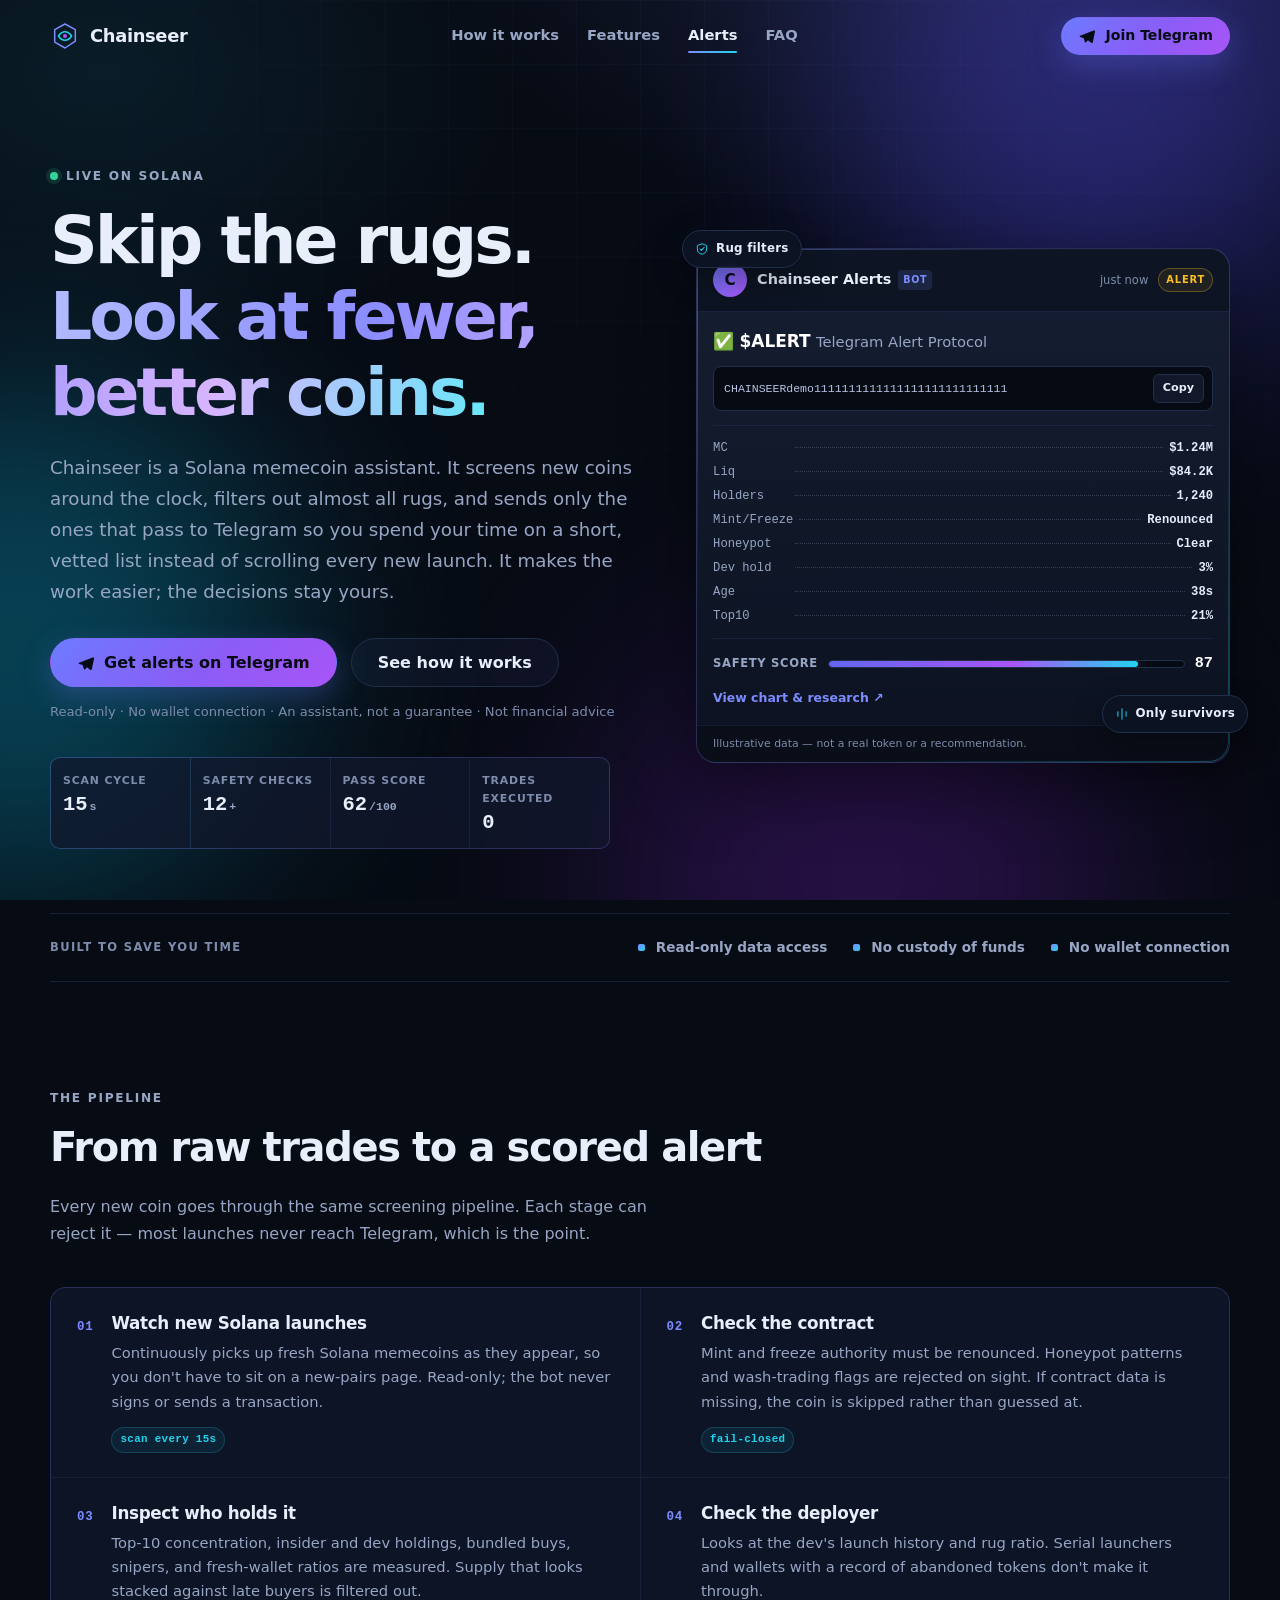
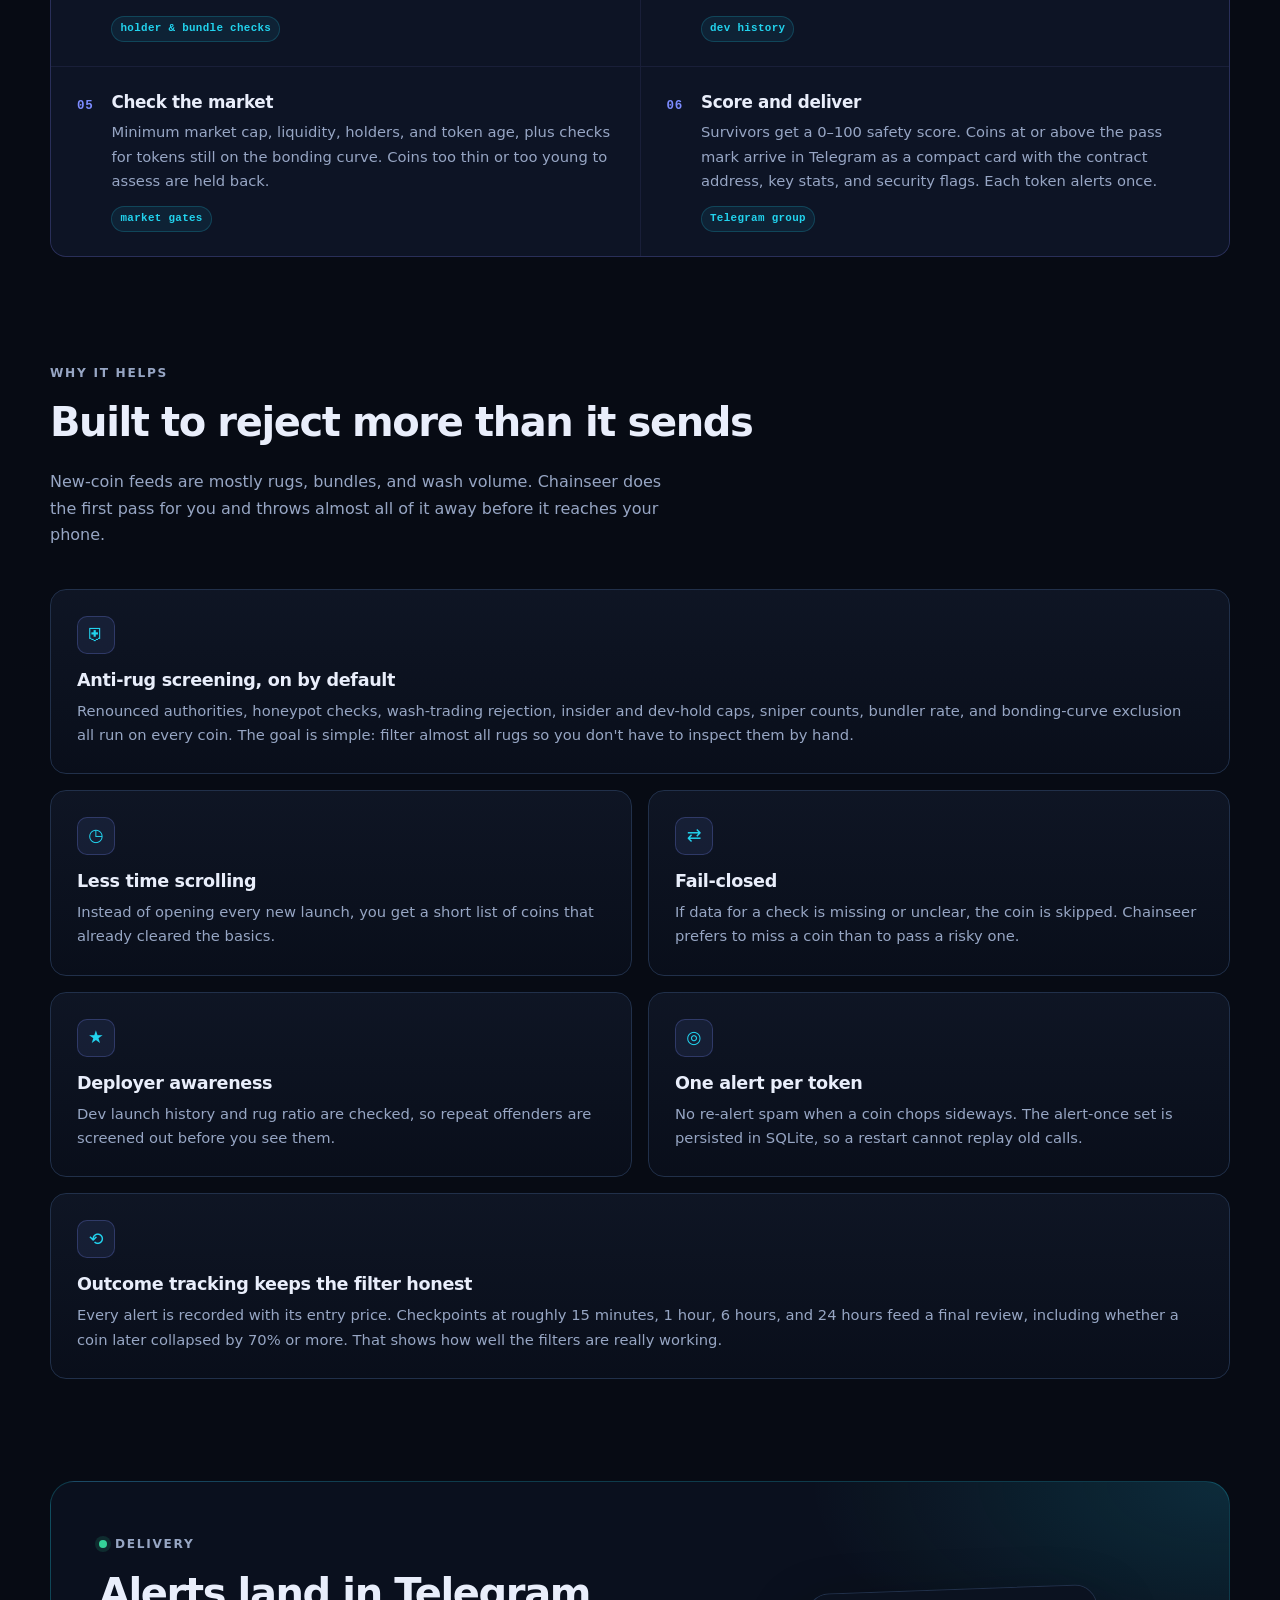
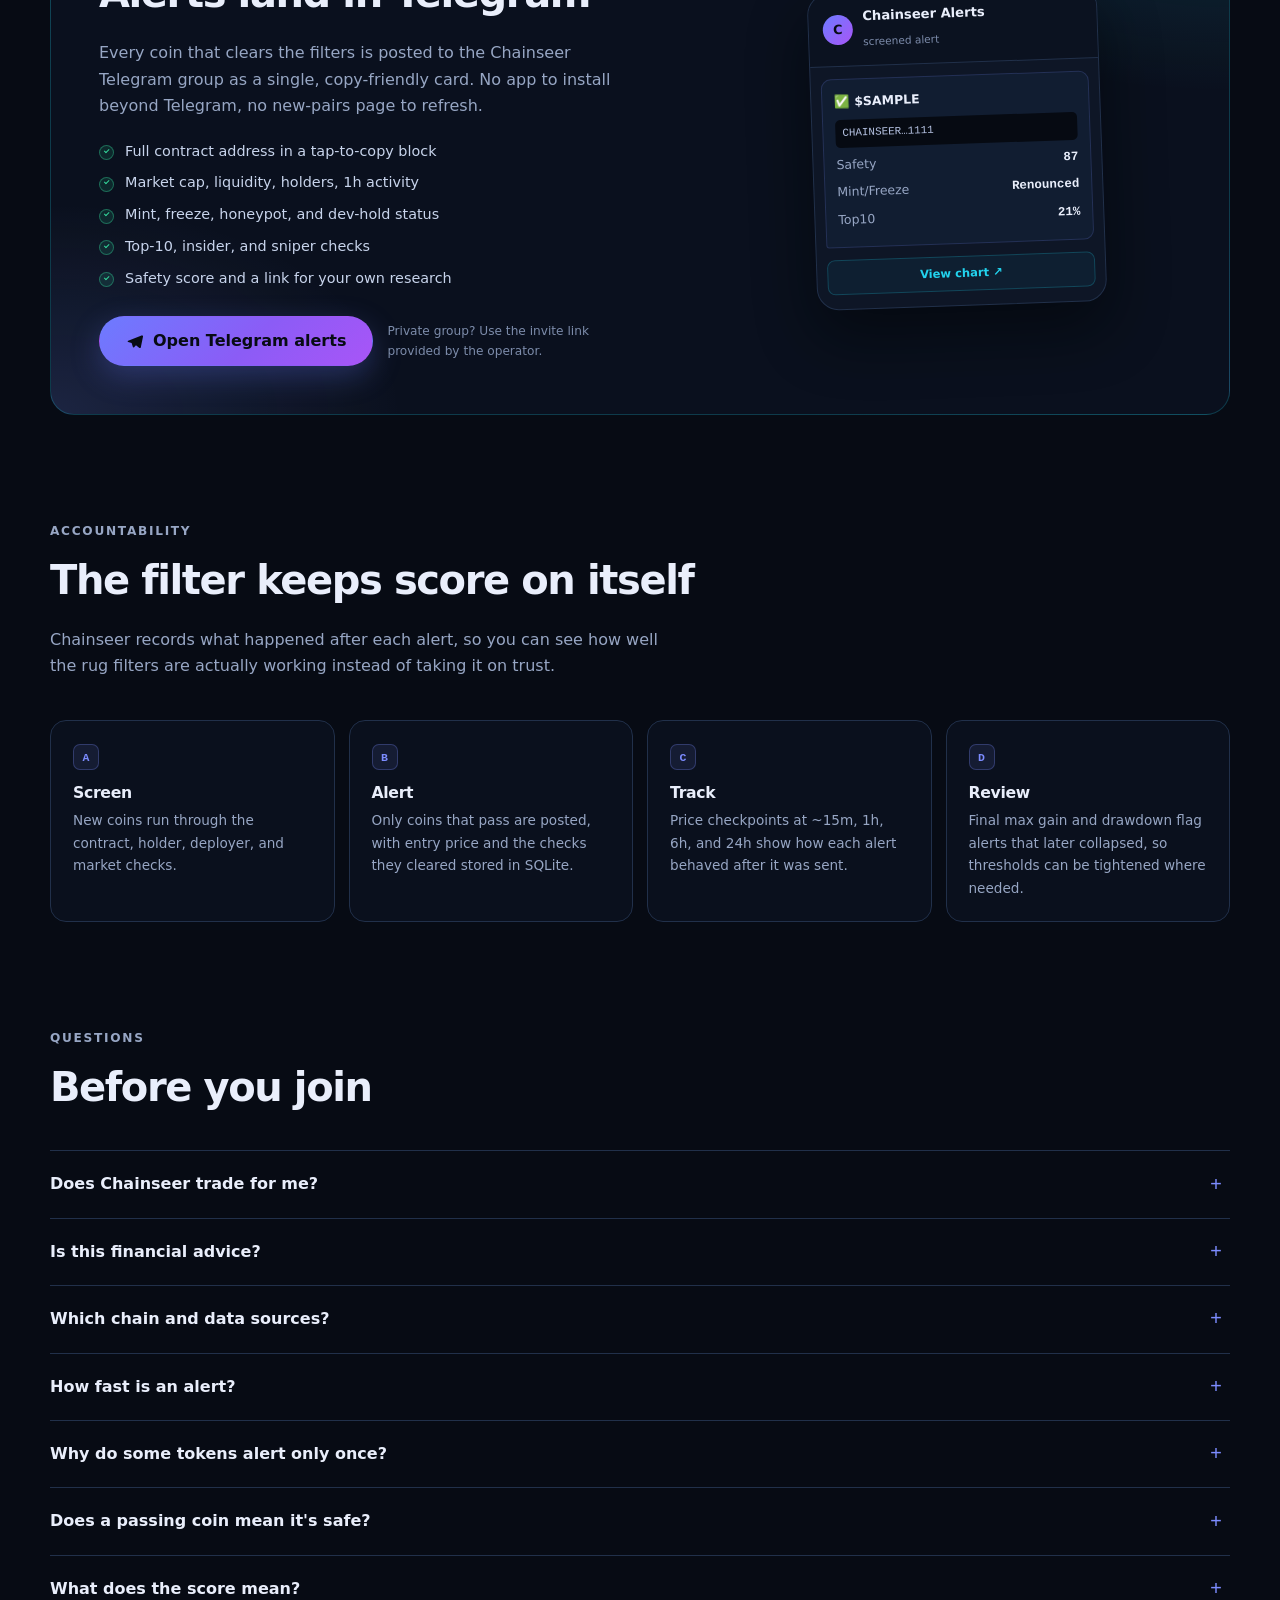
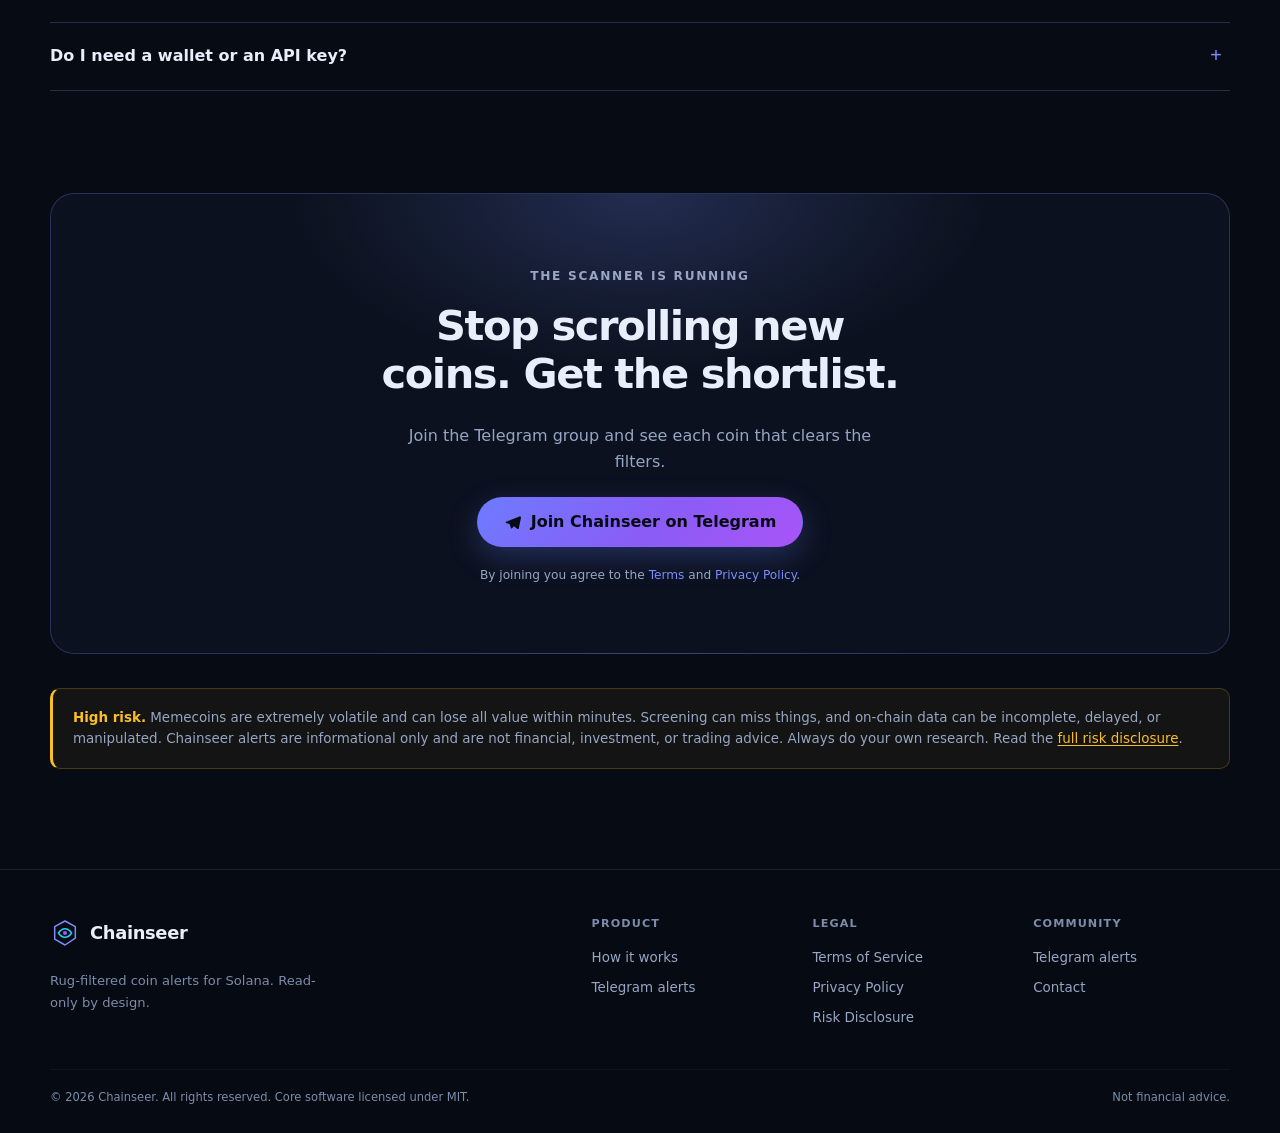
==== index.html @ b69fc52b "Add files via upload" ====
<!DOCTYPE html>
<html lang="en">
<head>
  <meta charset="utf-8">
  <meta name="viewport" content="width=device-width, initial-scale=1">
  <title>Chainseer — Assistant for Solana memecoins</title>
  <meta name="description" content="Chainseer is a Solana memecoin assistant that screens new coins for you, filters out almost all rugs, and sends only the survivors to Telegram. Read-only. No trading.">
  <meta name="theme-color" content="#070b14">
  <link rel="canonical" href="https://chainseer.example/">
  <meta property="og:type" content="website">
  <meta property="og:site_name" content="Chainseer">
  <meta property="og:title" content="Chainseer — Assistant for Solana memecoins">
  <meta property="og:description" content="A Solana memecoin assistant that screens new launches, filters almost all rugs, and delivers only vetted coins to Telegram. Read-only by design.">
  <meta property="og:url" content="https://chainseer.example/">
  <meta name="twitter:card" content="summary">
  <meta name="twitter:title" content="Chainseer — Assistant for Solana memecoins">
  <meta name="twitter:description" content="A Solana memecoin assistant that screens new launches, filters almost all rugs, and delivers only vetted coins to Telegram. Read-only by design.">
  <link rel="icon" href="data:image/svg+xml,%3Csvg xmlns='http://www.w3.org/2000/svg' viewBox='0 0 32 32'%3E%3Crect width='32' height='32' rx='8' fill='%230b1120'/%3E%3Cpath d='M16 4 27 10v12L16 28 5 22V10z' fill='none' stroke='%237c8cff' stroke-width='1.6'/%3E%3Cpath d='M9 16s3-4.5 7-4.5 7 4.5 7 4.5-3 4.5-7 4.5S9 16 9 16Z' fill='none' stroke='%2322d3ee' stroke-width='1.6'/%3E%3Ccircle cx='16' cy='16' r='2.2' fill='%23a855f7'/%3E%3C/svg%3E">
  <link rel="stylesheet" href="styles.css">
</head>
<body>
  <a class="skip-link" href="#main">Skip to content</a>
  <div class="bg-aura" aria-hidden="true">
    <span class="aura aura-1"></span>
    <span class="aura aura-2"></span>
    <span class="aura aura-3"></span>
  </div>

  <header class="site-header" id="top">
    <div class="wrap header-inner">
      <a class="brand" href="index.html" aria-label="Chainseer home">
        <svg class="brand-mark" viewBox="0 0 32 32" aria-hidden="true" focusable="false">
          <path d="M16 3.2 27 9.3v12.2L16 28.8 5 22.6V9.3z" fill="none" stroke="#7c8cff" stroke-width="1.6" stroke-linejoin="round"/>
          <path d="M9 16s3-4.6 7-4.6 7 4.6 7 4.6-3 4.6-7 4.6S9 16 9 16Z" fill="none" stroke="#22d3ee" stroke-width="1.6"/>
          <circle cx="16" cy="16" r="2.2" fill="#a855f7"/>
        </svg>
        <span class="brand-text">Chainseer</span>
      </a>

      <nav class="nav" id="primary-nav" aria-label="Primary">
        <a href="#how">How it works</a>
        <a href="#features">Features</a>
        <a href="#alerts">Alerts</a>
        <a href="#faq">FAQ</a>
      </nav>

      <div class="header-actions">
        <a class="btn btn-primary btn-sm" data-telegram href="https://t.me/chainseer" target="_blank" rel="noopener">
          <svg class="ico" viewBox="0 0 24 24" aria-hidden="true" focusable="false"><path d="M21.6 4.3 2.9 11.5c-.9.3-.9 1.5 0 1.8l4.6 1.5 1.7 5.3c.2.7 1.1.9 1.6.3l2.5-2.6 4.6 3.4c.7.5 1.6.1 1.8-.7l3-14.5c.2-.9-.7-1.6-1.5-1.3z" fill="currentColor"/></svg>
          Join Telegram
        </a>
        <button class="menu-btn" id="menu-btn" type="button" aria-expanded="false" aria-controls="primary-nav" aria-label="Open menu">
          <span></span><span></span><span></span>
        </button>
      </div>
    </div>
  </header>

  <main id="main">
    <!-- Hero -->
    <section class="hero wrap">
      <div class="hero-copy">
        <p class="eyebrow"><span class="dot-live" aria-hidden="true"></span> Live on Solana</p>
        <h1>Skip the rugs. <span class="grad-text">Look at fewer, better coins.</span></h1>
        <p class="lede">
          Chainseer is a Solana memecoin assistant. It screens new coins around the clock,
          filters out almost all rugs, and sends only the ones that pass to Telegram so you
          spend your time on a short, vetted list instead of scrolling every new launch.
          It makes the work easier; the decisions stay yours.
        </p>
        <div class="hero-cta">
          <a class="btn btn-primary btn-lg" data-telegram href="https://t.me/chainseer" target="_blank" rel="noopener">
            <svg class="ico" viewBox="0 0 24 24" aria-hidden="true" focusable="false"><path d="M21.6 4.3 2.9 11.5c-.9.3-.9 1.5 0 1.8l4.6 1.5 1.7 5.3c.2.7 1.1.9 1.6.3l2.5-2.6 4.6 3.4c.7.5 1.6.1 1.8-.7l3-14.5c.2-.9-.7-1.6-1.5-1.3z" fill="currentColor"/></svg>
            Get alerts on Telegram
          </a>
          <a class="btn btn-ghost btn-lg" href="#how">See how it works</a>
        </div>
        <p class="hero-note">Read-only · No wallet connection · An assistant, not a guarantee · Not financial advice</p>

        <dl class="stat-strip">
          <div>
            <dt>Scan cycle</dt>
            <dd><span class="count" data-count="15">15</span><span class="unit">s</span></dd>
          </div>
          <div>
            <dt>Safety checks</dt>
            <dd><span class="count" data-count="12">12</span><span class="unit">+</span></dd>
          </div>
          <div>
            <dt>Pass score</dt>
            <dd><span class="count" data-count="62">62</span><span class="unit">/100</span></dd>
          </div>
          <div>
            <dt>Trades executed</dt>
            <dd><span class="count" data-count="0">0</span></dd>
          </div>
        </dl>
      </div>

      <div class="hero-visual">
        <div class="float-chip chip-a" aria-hidden="true">
          <svg viewBox="0 0 24 24" class="ico" aria-hidden="true"><path d="M12 3 4 6v6c0 5 3.4 8 8 9 4.6-1 8-4 8-9V6l-8-3Z" fill="none" stroke="currentColor" stroke-width="1.6"/><path d="m8.5 12 2.4 2.4 4.6-5" fill="none" stroke="currentColor" stroke-width="1.8" stroke-linecap="round" stroke-linejoin="round"/></svg>
          Rug filters
        </div>
        <div class="float-chip chip-b" aria-hidden="true">
          <svg viewBox="0 0 24 24" class="ico" aria-hidden="true"><path d="M12 3v18M5 8v8M19 8v8" fill="none" stroke="currentColor" stroke-width="1.7" stroke-linecap="round"/></svg>
          Only survivors
        </div>

        <article class="alert-card" aria-label="Sample Chainseer Telegram alert">
          <div class="alert-head">
            <span class="bot-avatar" aria-hidden="true">C</span>
            <div class="alert-id">
              <strong>Chainseer Alerts</strong>
              <span class="bot-tag">bot</span>
            </div>
            <span class="alert-time">just now</span>
            <span class="sample-pill">Alert</span>
          </div>

          <div class="alert-body">
            <p class="alert-title">✅ <b>$ALERT</b> <em>Telegram Alert Protocol</em></p>

            <div class="ca-row">
              <code id="demo-ca">CHAINSEERdemo1111111111111111111111111111</code>
              <button class="copy-btn" type="button" data-copy="demo-ca" aria-label="Copy sample contract address">Copy</button>
            </div>

            <div class="alert-rows" role="group" aria-label="Sample alert metrics">
              <div class="arow"><span>MC</span><i></i><span>$1.24M</span></div>
              <div class="arow"><span>Liq</span><i></i><span>$84.2K</span></div>
              <div class="arow"><span>Holders</span><i></i><span>1,240</span></div>
              <div class="arow"><span>Mint/Freeze</span><i></i><span>Renounced</span></div>
              <div class="arow"><span>Honeypot</span><i></i><span>Clear</span></div>
              <div class="arow"><span>Dev hold</span><i></i><span>3%</span></div>
              <div class="arow"><span>Age</span><i></i><span>38s</span></div>
              <div class="arow"><span>Top10</span><i></i><span>21%</span></div>
            </div>

            <div class="score-row">
              <span class="score-label">Safety score</span>
              <span class="score-track"><span class="score-fill" style="--score:87%"></span></span>
              <strong class="score-value">87</strong>
            </div>

            <p class="alert-link">View chart &amp; research <span aria-hidden="true">↗</span></p>
          </div>
          <p class="sample-note">Illustrative data — not a real token or a recommendation.</p>
        </article>
      </div>
    </section>

    <!-- Trust bar -->
    <section class="trust wrap" aria-label="How Chainseer is built">
      <p class="trust-label">Built to save you time</p>
      <ul class="trust-list">
        <li>Read-only data access</li>
        <li>No custody of funds</li>
        <li>No wallet connection</li>
      </ul>
    </section>

    <!-- How it works -->
    <section class="section wrap" id="how">
      <header class="section-head">
        <p class="eyebrow">The pipeline</p>
        <h2>From raw trades to a scored alert</h2>
        <p class="section-sub">
          Every new coin goes through the same screening pipeline. Each stage can reject it —
          most launches never reach Telegram, which is the point.
        </p>
      </header>

      <ol class="steps">
        <li class="step">
          <span class="step-num">01</span>
          <div class="step-body">
            <h3>Watch new Solana launches</h3>
            <p>Continuously picks up fresh Solana memecoins as they appear, so you don't have to sit on a new-pairs page. Read-only; the bot never signs or sends a transaction.</p>
            <span class="step-meta">scan every 15s</span>
          </div>
        </li>
        <li class="step">
          <span class="step-num">02</span>
          <div class="step-body">
            <h3>Check the contract</h3>
            <p>Mint and freeze authority must be renounced. Honeypot patterns and wash-trading flags are rejected on sight. If contract data is missing, the coin is skipped rather than guessed at.</p>
            <span class="step-meta">fail-closed</span>
          </div>
        </li>
        <li class="step">
          <span class="step-num">03</span>
          <div class="step-body">
            <h3>Inspect who holds it</h3>
            <p>Top-10 concentration, insider and dev holdings, bundled buys, snipers, and fresh-wallet ratios are measured. Supply that looks stacked against late buyers is filtered out.</p>
            <span class="step-meta">holder &amp; bundle checks</span>
          </div>
        </li>
        <li class="step">
          <span class="step-num">04</span>
          <div class="step-body">
            <h3>Check the deployer</h3>
            <p>Looks at the dev's launch history and rug ratio. Serial launchers and wallets with a record of abandoned tokens don't make it through.</p>
            <span class="step-meta">dev history</span>
          </div>
        </li>
        <li class="step">
          <span class="step-num">05</span>
          <div class="step-body">
            <h3>Check the market</h3>
            <p>Minimum market cap, liquidity, holders, and token age, plus checks for tokens still on the bonding curve. Coins too thin or too young to assess are held back.</p>
            <span class="step-meta">market gates</span>
          </div>
        </li>
        <li class="step">
          <span class="step-num">06</span>
          <div class="step-body">
            <h3>Score and deliver</h3>
            <p>Survivors get a 0–100 safety score. Coins at or above the pass mark arrive in Telegram as a compact card with the contract address, key stats, and security flags. Each token alerts once.</p>
            <span class="step-meta">Telegram group</span>
          </div>
        </li>
      </ol>
    </section>

    <!-- Features -->
    <section class="section wrap" id="features">
      <header class="section-head">
        <p class="eyebrow">Why it helps</p>
        <h2>Built to reject more than it sends</h2>
        <p class="section-sub">
          New-coin feeds are mostly rugs, bundles, and wash volume. Chainseer does the first
          pass for you and throws almost all of it away before it reaches your phone.
        </p>
      </header>

      <div class="feature-grid">
        <article class="feature feature-wide">
          <span class="feature-icon" aria-hidden="true">⛨</span>
          <h3>Anti-rug screening, on by default</h3>
          <p>Renounced authorities, honeypot checks, wash-trading rejection, insider and dev-hold caps, sniper counts, bundler rate, and bonding-curve exclusion all run on every coin. The goal is simple: filter almost all rugs so you don't have to inspect them by hand.</p>
        </article>
        <article class="feature">
          <span class="feature-icon" aria-hidden="true">◷</span>
          <h3>Less time scrolling</h3>
          <p>Instead of opening every new launch, you get a short list of coins that already cleared the basics.</p>
        </article>
        <article class="feature">
          <span class="feature-icon" aria-hidden="true">⇄</span>
          <h3>Fail-closed</h3>
          <p>If data for a check is missing or unclear, the coin is skipped. Chainseer prefers to miss a coin than to pass a risky one.</p>
        </article>
        <article class="feature">
          <span class="feature-icon" aria-hidden="true">★</span>
          <h3>Deployer awareness</h3>
          <p>Dev launch history and rug ratio are checked, so repeat offenders are screened out before you see them.</p>
        </article>
        <article class="feature">
          <span class="feature-icon" aria-hidden="true">◎</span>
          <h3>One alert per token</h3>
          <p>No re-alert spam when a coin chops sideways. The alert-once set is persisted in SQLite, so a restart cannot replay old calls.</p>
        </article>
        <article class="feature feature-wide">
          <span class="feature-icon" aria-hidden="true">⟲</span>
          <h3>Outcome tracking keeps the filter honest</h3>
          <p>Every alert is recorded with its entry price. Checkpoints at roughly 15 minutes, 1 hour, 6 hours, and 24 hours feed a final review, including whether a coin later collapsed by 70% or more. That shows how well the filters are really working.</p>
        </article>
      </div>
    </section>

    <!-- Alerts -->
    <section class="section wrap" id="alerts">
      <div class="telegram-panel">
        <div class="tp-copy">
          <p class="eyebrow"><span class="dot-live" aria-hidden="true"></span> Delivery</p>
          <h2>Alerts land in Telegram</h2>
          <p>
            Every coin that clears the filters is posted to the Chainseer Telegram group as a
            single, copy-friendly card. No app to install beyond Telegram, no new-pairs page to refresh.
          </p>
          <ul class="check-list">
            <li>Full contract address in a tap-to-copy block</li>
            <li>Market cap, liquidity, holders, 1h activity</li>
            <li>Mint, freeze, honeypot, and dev-hold status</li>
            <li>Top-10, insider, and sniper checks</li>
            <li>Safety score and a link for your own research</li>
          </ul>
          <div class="tp-actions">
            <a class="btn btn-primary btn-lg" data-telegram href="https://t.me/chainseer" target="_blank" rel="noopener">
              <svg class="ico" viewBox="0 0 24 24" aria-hidden="true" focusable="false"><path d="M21.6 4.3 2.9 11.5c-.9.3-.9 1.5 0 1.8l4.6 1.5 1.7 5.3c.2.7 1.1.9 1.6.3l2.5-2.6 4.6 3.4c.7.5 1.6.1 1.8-.7l3-14.5c.2-.9-.7-1.6-1.5-1.3z" fill="currentColor"/></svg>
              Open Telegram alerts
            </a>
            <span class="tp-note">Private group? Use the invite link provided by the operator.</span>
          </div>
        </div>

        <div class="tp-aside" aria-hidden="true">
          <div class="phone">
            <div class="phone-top">
              <span class="phone-avatar">C</span>
              <div>
                <strong>Chainseer Alerts</strong>
                <small>screened alert</small>
              </div>
            </div>
            <div class="phone-msg">
              <p>✅ <b>$SAMPLE</b></p>
              <p class="phone-ca">CHAINSEER…1111</p>
              <p class="phone-line"><span>Safety</span><b>87</b></p>
              <p class="phone-line"><span>Mint/Freeze</span><b>Renounced</b></p>
              <p class="phone-line"><span>Top10</span><b>21%</b></p>
            </div>
            <div class="phone-cta">View chart ↗</div>
          </div>
        </div>
      </div>
    </section>

    <!-- Profiler / outcomes -->
    <section class="section wrap" id="track-record">
      <header class="section-head">
        <p class="eyebrow">Accountability</p>
        <h2>The filter keeps score on itself</h2>
        <p class="section-sub">
          Chainseer records what happened after each alert, so you can see how well the
          rug filters are actually working instead of taking it on trust.
        </p>
      </header>

      <div class="loop">
        <article class="loop-card">
          <span class="loop-step">A</span>
          <h3>Screen</h3>
          <p>New coins run through the contract, holder, deployer, and market checks.</p>
        </article>
        <article class="loop-card">
          <span class="loop-step">B</span>
          <h3>Alert</h3>
          <p>Only coins that pass are posted, with entry price and the checks they cleared stored in SQLite.</p>
        </article>
        <article class="loop-card">
          <span class="loop-step">C</span>
          <h3>Track</h3>
          <p>Price checkpoints at ~15m, 1h, 6h, and 24h show how each alert behaved after it was sent.</p>
        </article>
        <article class="loop-card">
          <span class="loop-step">D</span>
          <h3>Review</h3>
          <p>Final max gain and drawdown flag alerts that later collapsed, so thresholds can be tightened where needed.</p>
        </article>
      </div>
    </section>

    <!-- FAQ -->
    <section class="section wrap" id="faq">
      <header class="section-head">
        <p class="eyebrow">Questions</p>
        <h2>Before you join</h2>
      </header>

      <div class="faq">
        <details>
          <summary>Does Chainseer trade for me?</summary>
          <p>No. The bot only reads public market and on-chain data and never connects to a wallet, holds funds, signs transactions, or places orders. Every decision after an alert is yours.</p>
        </details>
        <details>
          <summary>Is this financial advice?</summary>
          <p>No. Chainseer publishes informational signals about on-chain activity. It does not know your circumstances, it cannot predict price, and a high score is not a recommendation to buy.</p>
        </details>
        <details>
          <summary>Which chain and data sources?</summary>
          <p>Solana only. Chainseer reads public token, holder, and security data from third-party market data providers and on-chain sources. It is an independent project and is not affiliated with Telegram or Solana.</p>
        </details>
        <details>
          <summary>How fast is an alert?</summary>
          <p>New coins are scanned every 15 seconds. Delivery depends on data-provider response time, rate limits, and Telegram — so treat timing as best-effort, not guaranteed.</p>
        </details>
        <details>
          <summary>Why do some tokens alert only once?</summary>
          <p>Alert-once is enabled by default and persisted in the database. It prevents repeat calls on the same token, even across bot restarts. Operators can change the cooldown behaviour through configuration.</p>
        </details>
        <details>
          <summary>Does a passing coin mean it's safe?</summary>
          <p>No. Chainseer filters out almost all rugs, but no filter catches everything. A pass means a coin cleared the checks, not that it is safe or will go up. Treat each alert as a shortlist and do your own research.</p>
        </details>
        <details>
          <summary>What does the score mean?</summary>
          <p>It is a 0–100 ranking of how cleanly a coin cleared the contract, holder, market, and deployer checks. It is a filter, not a probability of profit.</p>
        </details>
        <details>
          <summary>Do I need a wallet or an API key?</summary>
          <p>No. Followers only need Telegram. Any data-provider API keys are configured by the operator running the bot.</p>
        </details>
      </div>
    </section>

    <!-- Final CTA -->
    <section class="section wrap">
      <div class="final-cta">
        <p class="eyebrow">The scanner is running</p>
        <h2>Stop scrolling new coins. Get the shortlist.</h2>
        <p>Join the Telegram group and see each coin that clears the filters.</p>
        <a class="btn btn-primary btn-lg" data-telegram href="https://t.me/chainseer" target="_blank" rel="noopener">
          <svg class="ico" viewBox="0 0 24 24" aria-hidden="true" focusable="false"><path d="M21.6 4.3 2.9 11.5c-.9.3-.9 1.5 0 1.8l4.6 1.5 1.7 5.3c.2.7 1.1.9 1.6.3l2.5-2.6 4.6 3.4c.7.5 1.6.1 1.8-.7l3-14.5c.2-.9-.7-1.6-1.5-1.3z" fill="currentColor"/></svg>
          Join Chainseer on Telegram
        </a>
        <p class="final-note">By joining you agree to the <a href="terms.html">Terms</a> and <a href="privacy.html">Privacy Policy</a>.</p>
      </div>
    </section>

    <section class="wrap">
      <div class="risk-banner" role="note">
        <strong>High risk.</strong> Memecoins are extremely volatile and can lose all value within
        minutes. Screening can miss things, and on-chain data can be incomplete, delayed, or manipulated. Chainseer alerts are
        informational only and are not financial, investment, or trading advice. Always do your own
        research. Read the <a href="risk.html">full risk disclosure</a>.
      </div>
    </section>
  </main>

  <footer class="site-footer">
    <div class="wrap footer-inner">
      <div class="footer-brand">
        <a class="brand" href="index.html" aria-label="Chainseer home">
          <svg class="brand-mark" viewBox="0 0 32 32" aria-hidden="true" focusable="false">
            <path d="M16 3.2 27 9.3v12.2L16 28.8 5 22.6V9.3z" fill="none" stroke="#7c8cff" stroke-width="1.6" stroke-linejoin="round"/>
            <path d="M9 16s3-4.6 7-4.6 7 4.6 7 4.6-3 4.6-7 4.6S9 16 9 16Z" fill="none" stroke="#22d3ee" stroke-width="1.6"/>
            <circle cx="16" cy="16" r="2.2" fill="#a855f7"/>
          </svg>
          <span class="brand-text">Chainseer</span>
        </a>
        <p>Rug-filtered coin alerts for Solana. Read-only by design.</p>
      </div>

      <nav class="footer-nav" aria-label="Footer">
        <div>
          <h2>Product</h2>
          <a href="#how">How it works</a>
          <a href="#alerts">Telegram alerts</a>
        </div>
        <div>
          <h2>Legal</h2>
          <a href="terms.html">Terms of Service</a>
          <a href="privacy.html">Privacy Policy</a>
          <a href="risk.html">Risk Disclosure</a>
        </div>
        <div>
          <h2>Community</h2>
          <a data-telegram href="https://t.me/chainseer" target="_blank" rel="noopener">Telegram alerts</a>
          <a href="mailto:contact@chainseer.example">Contact</a>
        </div>
      </nav>
    </div>

    <div class="wrap footer-bottom">
      <p>© <span id="year">2026</span> Chainseer. All rights reserved. Core software licensed under MIT.</p>
      <p>Not financial advice.</p>
    </div>
  </footer>

  <div class="toast" id="toast" role="status" aria-live="polite"></div>
  <script src="script.js" defer></script>
</body>
</html>
---- styles.css ----
/* ==========================================================================
   Chainseer — static marketing site
   No frameworks, no external requests. Dark, technical, restrained.
   ========================================================================== */

:root {
  --bg: #070b14;
  --bg-elev: #0b1120;
  --panel: rgba(18, 26, 43, 0.72);
  --panel-solid: #111a2c;
  --border: #21304a;
  --border-soft: rgba(124, 140, 255, 0.16);
  --text: #e9eefb;
  --muted: #97a6c4;
  --muted-2: #7d8cab;
  --brand: #7c8cff;
  --brand-2: #a855f7;
  --accent: #22d3ee;
  --success: #34d399;
  --warn: #fbbf24;
  --danger: #f87171;
  --radius: 16px;
  --radius-sm: 10px;
  --max: 1180px;
  --header-h: 72px;
  --font: ui-sans-serif, system-ui, -apple-system, "Segoe UI", Roboto, "Helvetica Neue", Arial, sans-serif;
  --mono: ui-monospace, SFMono-Regular, "SF Mono", Menlo, Consolas, "Liberation Mono", monospace;
  --shadow: 0 24px 70px rgba(0, 0, 0, 0.45);
  --ease: cubic-bezier(0.22, 1, 0.36, 1);
}

*,
*::before,
*::after { box-sizing: border-box; }

html {
  scroll-behavior: smooth;
  scroll-padding-top: calc(var(--header-h) + 20px);
  -webkit-text-size-adjust: 100%;
}

body {
  margin: 0;
  background: var(--bg);
  color: var(--text);
  font-family: var(--font);
  font-size: 16px;
  line-height: 1.65;
  -webkit-font-smoothing: antialiased;
  overflow-x: hidden;
}

img, svg { display: block; max-width: 100%; }
a { color: var(--brand); text-decoration: none; }
a:hover { color: #aab4ff; }
button { font: inherit; }
h1, h2, h3, h4 { line-height: 1.15; letter-spacing: -0.02em; margin: 0 0 0.6em; }
p { margin: 0 0 1em; }
ul, ol, dl, dd { margin: 0; padding: 0; }
li { list-style: none; }
code, pre { font-family: var(--mono); }

.wrap {
  width: min(100% - 40px, var(--max));
  margin-inline: auto;
}

.skip-link {
  position: absolute;
  left: 16px;
  top: -80px;
  z-index: 100;
  padding: 10px 16px;
  border-radius: 8px;
  background: var(--brand);
  color: #080c16;
  font-weight: 700;
  transition: top 0.15s ease;
}
.skip-link:focus { top: 12px; color: #080c16; }

:focus-visible {
  outline: 2px solid var(--accent);
  outline-offset: 3px;
  border-radius: 4px;
}

/* --------------------------------------------------------------------------
   Ambient background
   -------------------------------------------------------------------------- */
.bg-aura {
  position: fixed;
  inset: 0;
  z-index: -1;
  overflow: hidden;
  pointer-events: none;
  background:
    radial-gradient(900px 500px at 78% -10%, rgba(124, 140, 255, 0.16), transparent 65%),
    radial-gradient(700px 500px at 8% 8%, rgba(34, 211, 238, 0.09), transparent 60%),
    linear-gradient(180deg, #070b14 0%, #070b14 55%, #060a12 100%);
}
.bg-aura::after {
  content: "";
  position: absolute;
  inset: 0;
  background-image:
    linear-gradient(rgba(124, 140, 255, 0.045) 1px, transparent 1px),
    linear-gradient(90deg, rgba(124, 140, 255, 0.045) 1px, transparent 1px);
  background-size: 64px 64px;
  mask-image: radial-gradient(circle at 50% 0%, #000 0%, transparent 72%);
}
.aura {
  position: absolute;
  width: 520px;
  height: 520px;
  border-radius: 50%;
  filter: blur(110px);
  opacity: 0.4;
  animation: drift 26s ease-in-out infinite alternate;
}
.aura-1 { top: -160px; right: -80px; background: #4f46e5; }
.aura-2 { top: 42%; left: -240px; background: #0891b2; animation-delay: -8s; }
.aura-3 { bottom: -240px; right: 12%; background: #7e22ce; opacity: 0.26; animation-delay: -16s; }

@keyframes drift {
  from { transform: translate3d(0, 0, 0) scale(1); }
  to { transform: translate3d(30px, 40px, 0) scale(1.12); }
}

/* --------------------------------------------------------------------------
   Header
   -------------------------------------------------------------------------- */
.site-header {
  position: sticky;
  top: 0;
  z-index: 50;
  height: var(--header-h);
  display: flex;
  align-items: center;
  border-bottom: 1px solid transparent;
  transition: background 0.25s ease, border-color 0.25s ease, backdrop-filter 0.25s ease;
}
.site-header.is-scrolled {
  background: rgba(7, 11, 20, 0.82);
  border-bottom-color: var(--border-soft);
  backdrop-filter: blur(16px);
  -webkit-backdrop-filter: blur(16px);
}
.header-inner {
  display: flex;
  align-items: center;
  gap: 28px;
  justify-content: space-between;
}

.brand {
  display: inline-flex;
  align-items: center;
  gap: 10px;
  color: var(--text);
  font-weight: 800;
  font-size: 1.12rem;
  letter-spacing: -0.02em;
  flex-shrink: 0;
}
.brand:hover { color: var(--text); }
.brand-mark { width: 30px; height: 30px; }
.brand-text { white-space: nowrap; }

.nav {
  display: flex;
  align-items: center;
  gap: 4px;
}
.nav a {
  position: relative;
  padding: 8px 12px;
  border-radius: 8px;
  color: var(--muted);
  font-size: 0.92rem;
  font-weight: 600;
  transition: color 0.15s ease, background 0.15s ease;
}
.nav a:hover { color: var(--text); background: rgba(124, 140, 255, 0.08); }
.nav a.is-active { color: var(--text); }
.nav a.is-active::after {
  content: "";
  position: absolute;
  left: 12px;
  right: 12px;
  bottom: 3px;
  height: 2px;
  border-radius: 2px;
  background: linear-gradient(90deg, var(--brand), var(--accent));
}

.header-actions { display: flex; align-items: center; gap: 12px; }

/* Buttons */
.btn {
  display: inline-flex;
  align-items: center;
  justify-content: center;
  gap: 9px;
  border: 1px solid transparent;
  border-radius: 999px;
  padding: 10px 18px;
  font-weight: 700;
  font-size: 0.94rem;
  line-height: 1.2;
  cursor: pointer;
  white-space: nowrap;
  transition: transform 0.18s var(--ease), box-shadow 0.18s ease, background 0.18s ease, border-color 0.18s ease, color 0.18s ease;
}
.btn:hover { transform: translateY(-1px); }
.btn:active { transform: translateY(0); }
.btn-primary {
  background: linear-gradient(135deg, #6d7bff 0%, #8b5cf6 55%, #a855f7 100%);
  color: #070b14;
  box-shadow: 0 10px 30px rgba(109, 123, 255, 0.28);
}
.btn-primary:hover { color: #070b14; box-shadow: 0 14px 38px rgba(109, 123, 255, 0.4); }
.btn-ghost {
  background: rgba(124, 140, 255, 0.06);
  border-color: var(--border);
  color: var(--text);
}
.btn-ghost:hover { background: rgba(124, 140, 255, 0.12); border-color: rgba(124, 140, 255, 0.4); color: var(--text); }
.btn-lg { padding: 14px 26px; font-size: 1rem; }
.btn-sm { padding: 9px 16px; font-size: 0.88rem; }
.ico { width: 18px; height: 18px; flex-shrink: 0; }

.menu-btn {
  display: none;
  width: 42px;
  height: 42px;
  padding: 10px;
  background: transparent;
  border: 1px solid var(--border);
  border-radius: 10px;
  cursor: pointer;
  flex-direction: column;
  justify-content: space-between;
}
.menu-btn span {
  display: block;
  height: 2px;
  border-radius: 2px;
  background: var(--text);
  transition: transform 0.22s var(--ease), opacity 0.15s ease;
}
.menu-btn[aria-expanded="true"] span:nth-child(1) { transform: translateY(8px) rotate(45deg); }
.menu-btn[aria-expanded="true"] span:nth-child(2) { opacity: 0; }
.menu-btn[aria-expanded="true"] span:nth-child(3) { transform: translateY(-8px) rotate(-45deg); }

/* --------------------------------------------------------------------------
   Typography helpers
   -------------------------------------------------------------------------- */
.eyebrow {
  display: inline-flex;
  align-items: center;
  gap: 8px;
  margin: 0 0 16px;
  font-size: 0.76rem;
  font-weight: 800;
  letter-spacing: 0.14em;
  text-transform: uppercase;
  color: var(--muted);
}
.dot-live {
  width: 8px;
  height: 8px;
  border-radius: 50%;
  background: var(--success);
  box-shadow: 0 0 0 4px rgba(52, 211, 153, 0.14);
  animation: pulse 2.4s ease-out infinite;
}
@keyframes pulse {
  0% { box-shadow: 0 0 0 0 rgba(52, 211, 153, 0.35); }
  70% { box-shadow: 0 0 0 8px rgba(52, 211, 153, 0); }
  100% { box-shadow: 0 0 0 0 rgba(52, 211, 153, 0); }
}

.grad-text {
  background: linear-gradient(100deg, #b3bbff 0%, #8b8cff 35%, #d8b4fe 70%, #67e8f9 100%);
  -webkit-background-clip: text;
  background-clip: text;
  -webkit-text-fill-color: transparent;
  color: transparent;
}

.lede {
  max-width: 58ch;
  color: var(--muted);
  font-size: clamp(1.02rem, 1.6vw, 1.14rem);
  line-height: 1.7;
}

/* --------------------------------------------------------------------------
   Hero
   -------------------------------------------------------------------------- */
.hero {
  display: grid;
  grid-template-columns: minmax(0, 1.05fr) minmax(0, 0.95fr);
  gap: 56px;
  align-items: center;
  padding: clamp(48px, 7vw, 92px) 0 clamp(40px, 5vw, 64px);
}
.hero h1 {
  font-size: clamp(2.5rem, 5.4vw, 4.15rem);
  font-weight: 800;
  letter-spacing: -0.045em;
  margin-bottom: 0.34em;
}
.hero-cta {
  display: flex;
  flex-wrap: wrap;
  gap: 14px;
  margin: 30px 0 14px;
}
.hero-note {
  font-size: 0.82rem;
  color: var(--muted-2);
  margin-bottom: 34px;
}

.stat-strip {
  display: grid;
  grid-template-columns: repeat(4, minmax(0, 1fr));
  gap: 1px;
  border: 1px solid var(--border-soft);
  border-radius: var(--radius-sm);
  background: var(--border-soft);
  overflow: hidden;
  max-width: 560px;
}
.stat-strip > div {
  background: rgba(11, 17, 32, 0.72);
  padding: 14px 12px;
}
.stat-strip dt {
  font-size: 0.68rem;
  font-weight: 700;
  letter-spacing: 0.08em;
  text-transform: uppercase;
  color: var(--muted-2);
  margin-bottom: 4px;
}
.stat-strip dd {
  font-family: var(--mono);
  font-size: 1.28rem;
  font-weight: 700;
  color: var(--text);
  line-height: 1.1;
}
.stat-strip .unit { font-size: 0.72rem; color: var(--muted); margin-left: 2px; }

/* Hero visual */
.hero-visual { position: relative; }
.float-chip {
  position: absolute;
  z-index: 2;
  display: inline-flex;
  align-items: center;
  gap: 7px;
  padding: 8px 12px;
  border-radius: 999px;
  border: 1px solid var(--border);
  background: rgba(13, 20, 35, 0.92);
  color: var(--text);
  font-size: 0.74rem;
  font-weight: 700;
  letter-spacing: 0.02em;
  box-shadow: 0 12px 30px rgba(0, 0, 0, 0.35);
  backdrop-filter: blur(8px);
}
.float-chip .ico { width: 14px; height: 14px; color: var(--accent); }
.chip-a { top: -18px; left: -14px; animation: bob 5s ease-in-out infinite; }
.chip-b { bottom: 30px; right: -18px; animation: bob 6s ease-in-out infinite reverse; }
@keyframes bob {
  0%, 100% { transform: translateY(0); }
  50% { transform: translateY(-7px); }
}

/* Alert preview card */
.alert-card {
  position: relative;
  border: 1px solid rgba(124, 140, 255, 0.24);
  border-radius: 20px;
  background: linear-gradient(180deg, rgba(22, 31, 51, 0.96), rgba(12, 18, 32, 0.98));
  box-shadow: var(--shadow), inset 0 1px 0 rgba(255, 255, 255, 0.04);
  overflow: hidden;
}
.alert-card::before {
  content: "";
  position: absolute;
  inset: 0;
  border-radius: inherit;
  padding: 1px;
  background: linear-gradient(135deg, rgba(124, 140, 255, 0.5), transparent 35%, transparent 65%, rgba(34, 211, 238, 0.35));
  -webkit-mask: linear-gradient(#000 0 0) content-box, linear-gradient(#000 0 0);
  mask: linear-gradient(#000 0 0) content-box, linear-gradient(#000 0 0);
  -webkit-mask-composite: xor;
  mask-composite: exclude;
  pointer-events: none;
}
.alert-head {
  display: flex;
  align-items: center;
  gap: 10px;
  padding: 14px 16px;
  border-bottom: 1px solid rgba(124, 140, 255, 0.12);
  background: rgba(9, 14, 26, 0.6);
}
.bot-avatar {
  display: grid;
  place-items: center;
  width: 34px;
  height: 34px;
  border-radius: 50%;
  background: linear-gradient(135deg, #6d7bff, #a855f7);
  color: #080c16;
  font-weight: 900;
  font-size: 0.95rem;
  flex-shrink: 0;
}
.alert-id { display: flex; align-items: center; gap: 7px; min-width: 0; }
.alert-id strong { font-size: 0.9rem; }
.bot-tag {
  font-size: 0.6rem;
  font-weight: 800;
  text-transform: uppercase;
  letter-spacing: 0.06em;
  color: var(--brand);
  background: rgba(124, 140, 255, 0.14);
  border-radius: 4px;
  padding: 2px 5px;
}
.alert-time { margin-left: auto; font-size: 0.72rem; color: var(--muted-2); }
.sample-pill {
  font-size: 0.62rem;
  font-weight: 800;
  letter-spacing: 0.08em;
  text-transform: uppercase;
  color: var(--warn);
  border: 1px solid rgba(251, 191, 36, 0.3);
  background: rgba(251, 191, 36, 0.08);
  padding: 3px 7px;
  border-radius: 999px;
}
.alert-body { padding: 16px; }
.alert-title { font-size: 1.06rem; margin-bottom: 10px; }
.alert-title b { color: #fff; }
.alert-title em { color: var(--muted); font-style: normal; font-size: 0.92rem; }

.ca-row {
  display: flex;
  align-items: center;
  gap: 8px;
  background: #060a12;
  border: 1px solid var(--border);
  border-radius: 8px;
  padding: 7px 8px 7px 10px;
  margin-bottom: 14px;
}
.ca-row code {
  flex: 1;
  min-width: 0;
  overflow: hidden;
  text-overflow: ellipsis;
  white-space: nowrap;
  font-size: 0.72rem;
  color: #b7c4e4;
}
.copy-btn {
  flex-shrink: 0;
  border: 1px solid var(--border);
  background: rgba(124, 140, 255, 0.1);
  color: var(--text);
  font-size: 0.7rem;
  font-weight: 700;
  padding: 4px 9px;
  border-radius: 6px;
  cursor: pointer;
  transition: background 0.15s ease, border-color 0.15s ease;
}
.copy-btn:hover { background: rgba(124, 140, 255, 0.2); border-color: rgba(124, 140, 255, 0.45); }

.alert-rows {
  font-family: var(--mono);
  font-size: 0.76rem;
  color: #c3cee8;
  border-top: 1px solid rgba(124, 140, 255, 0.1);
  border-bottom: 1px solid rgba(124, 140, 255, 0.1);
  padding: 10px 0;
  margin-bottom: 12px;
}
.arow { display: flex; align-items: baseline; gap: 6px; padding: 2px 0; }
.arow span:first-child { color: var(--muted); min-width: 76px; }
.arow i {
  flex: 1;
  border-bottom: 1px dotted rgba(151, 166, 196, 0.28);
  transform: translateY(-3px);
}
.arow span:last-child { color: #e6ecfb; font-weight: 600; }

.score-row { display: flex; align-items: center; gap: 10px; margin-bottom: 12px; }
.score-label { font-size: 0.72rem; color: var(--muted); font-weight: 700; text-transform: uppercase; letter-spacing: 0.06em; }
.score-track {
  flex: 1;
  height: 8px;
  border-radius: 99px;
  background: #060a12;
  border: 1px solid var(--border);
  overflow: hidden;
}
.score-fill {
  display: block;
  height: 100%;
  width: var(--score, 0%);
  border-radius: inherit;
  background: linear-gradient(90deg, #6366f1, #a855f7 60%, #22d3ee);
  box-shadow: 0 0 14px rgba(124, 140, 255, 0.5);
}
.score-value { font-family: var(--mono); font-size: 0.95rem; color: #fff; }
.alert-link {
  margin: 0;
  font-size: 0.78rem;
  font-weight: 700;
  color: var(--brand);
}
.sample-note {
  margin: 0;
  padding: 9px 16px;
  font-size: 0.68rem;
  color: var(--muted-2);
  border-top: 1px solid rgba(124, 140, 255, 0.1);
  background: rgba(6, 10, 18, 0.5);
}

/* --------------------------------------------------------------------------
   Trust bar
   -------------------------------------------------------------------------- */
.trust {
  display: flex;
  flex-wrap: wrap;
  align-items: center;
  gap: 14px 34px;
  justify-content: space-between;
  padding: 22px 0;
  border-top: 1px solid var(--border-soft);
  border-bottom: 1px solid var(--border-soft);
}
.trust-label {
  margin: 0;
  font-size: 0.72rem;
  font-weight: 800;
  letter-spacing: 0.12em;
  text-transform: uppercase;
  color: var(--muted-2);
}
.trust-list { display: flex; flex-wrap: wrap; gap: 10px 26px; }
.trust-list li {
  position: relative;
  padding-left: 18px;
  font-size: 0.85rem;
  font-weight: 600;
  color: var(--muted);
}
.trust-list li::before {
  content: "";
  position: absolute;
  left: 0;
  top: 0.55em;
  width: 7px;
  height: 7px;
  border-radius: 2px;
  background: linear-gradient(135deg, var(--brand), var(--accent));
}

/* --------------------------------------------------------------------------
   Sections
   -------------------------------------------------------------------------- */
.section { padding: clamp(64px, 8vw, 104px) 0 0; }
.section-head { max-width: 720px; margin-bottom: 40px; }
.section-head h2, .tp-copy h2 {
  font-size: clamp(1.7rem, 3.2vw, 2.5rem);
  font-weight: 800;
  letter-spacing: -0.035em;
}
.section-sub { color: var(--muted); font-size: 1rem; max-width: 62ch; }

/* Steps */
.steps {
  display: grid;
  grid-template-columns: repeat(2, minmax(0, 1fr));
  gap: 1px;
  background: var(--border-soft);
  border: 1px solid var(--border-soft);
  border-radius: var(--radius);
  overflow: hidden;
  counter-reset: step;
}
.step {
  position: relative;
  display: flex;
  gap: 18px;
  padding: 26px 26px 24px;
  background: rgba(11, 17, 32, 0.78);
  transition: background 0.2s ease;
}
.step:hover { background: rgba(20, 29, 49, 0.9); }
.step-num {
  font-family: var(--mono);
  font-size: 0.78rem;
  font-weight: 700;
  color: var(--brand);
  padding-top: 3px;
  letter-spacing: 0.06em;
}
.step-body h3 { font-size: 1.05rem; margin-bottom: 0.45em; }
.step-body p { color: var(--muted); font-size: 0.92rem; margin-bottom: 10px; }
.step-meta {
  display: inline-block;
  font-family: var(--mono);
  font-size: 0.68rem;
  font-weight: 600;
  letter-spacing: 0.03em;
  color: var(--accent);
  background: rgba(34, 211, 238, 0.08);
  border: 1px solid rgba(34, 211, 238, 0.2);
  padding: 3px 8px;
  border-radius: 999px;
}

/* Features */
.feature-grid {
  display: grid;
  grid-template-columns: repeat(2, minmax(0, 1fr));
  gap: 16px;
}
.feature {
  position: relative;
  padding: 26px;
  border: 1px solid var(--border);
  border-radius: var(--radius);
  background: linear-gradient(180deg, rgba(18, 26, 43, 0.7), rgba(10, 16, 29, 0.7));
  transition: border-color 0.2s ease, transform 0.25s var(--ease), background 0.2s ease;
  overflow: hidden;
}
.feature:hover {
  transform: translateY(-3px);
  border-color: rgba(124, 140, 255, 0.4);
  background: linear-gradient(180deg, rgba(24, 34, 56, 0.8), rgba(12, 19, 34, 0.8));
}
.feature-wide { grid-column: span 2; }
.feature-icon {
  display: grid;
  place-items: center;
  width: 38px;
  height: 38px;
  margin-bottom: 16px;
  border-radius: 10px;
  border: 1px solid rgba(124, 140, 255, 0.25);
  background: rgba(124, 140, 255, 0.09);
  color: var(--accent);
  font-size: 1.1rem;
  line-height: 1;
}
.feature h3 { font-size: 1.1rem; margin-bottom: 0.5em; }
.feature p { color: var(--muted); font-size: 0.92rem; margin: 0; }

/* --------------------------------------------------------------------------
   Scoring + filters
   -------------------------------------------------------------------------- */
.split {
  display: grid;
  grid-template-columns: minmax(0, 0.92fr) minmax(0, 1.08fr);
  gap: 22px;
  align-items: start;
}
/* --------------------------------------------------------------------------
   Telegram panel
   -------------------------------------------------------------------------- */
.telegram-panel {
  position: relative;
  display: grid;
  grid-template-columns: minmax(0, 1.15fr) minmax(0, 0.85fr);
  gap: 30px;
  padding: clamp(26px, 4vw, 48px);
  border: 1px solid rgba(34, 211, 238, 0.22);
  border-radius: 24px;
  background:
    radial-gradient(600px 300px at 100% 0%, rgba(34, 211, 238, 0.14), transparent 70%),
    radial-gradient(500px 300px at 0% 100%, rgba(124, 140, 255, 0.16), transparent 70%),
    rgba(11, 18, 32, 0.85);
  overflow: hidden;
}
.tp-copy { position: relative; z-index: 1; }
.tp-copy p { color: var(--muted); max-width: 54ch; }
.check-list { display: grid; gap: 8px; margin: 20px 0 26px; }
.check-list li {
  position: relative;
  padding-left: 26px;
  font-size: 0.9rem;
  color: #c8d4ec;
}
.check-list li::before {
  content: "";
  position: absolute;
  left: 0;
  top: 0.38em;
  width: 15px;
  height: 15px;
  border-radius: 50%;
  background: rgba(52, 211, 153, 0.12);
  border: 1px solid rgba(52, 211, 153, 0.4);
}
.check-list li::after {
  content: "";
  position: absolute;
  left: 4.5px;
  top: 0.63em;
  width: 5px;
  height: 2.5px;
  border-left: 1.5px solid var(--success);
  border-bottom: 1.5px solid var(--success);
  transform: rotate(-45deg);
}
.tp-actions { display: flex; flex-wrap: wrap; align-items: center; gap: 14px; }
.tp-note { font-size: 0.76rem; color: var(--muted-2); max-width: 30ch; margin: 0; }

.tp-aside { display: grid; place-items: center; }
.phone {
  width: min(100%, 290px);
  border: 1px solid var(--border);
  border-radius: 22px;
  background: #0e1626;
  box-shadow: 0 26px 60px rgba(0, 0, 0, 0.45);
  overflow: hidden;
  transform: rotate(-2deg);
}
.phone-top {
  display: flex;
  align-items: center;
  gap: 10px;
  padding: 12px 14px;
  border-bottom: 1px solid var(--border);
  background: #0b1220;
}
.phone-avatar {
  display: grid;
  place-items: center;
  width: 30px;
  height: 30px;
  border-radius: 50%;
  background: linear-gradient(135deg, #6d7bff, #a855f7);
  color: #080c16;
  font-weight: 900;
  font-size: 0.8rem;
}
.phone-top strong { display: block; font-size: 0.82rem; }
.phone-top small { color: var(--muted-2); font-size: 0.66rem; }
.phone-msg {
  margin: 12px 10px;
  padding: 12px 12px 10px;
  background: #111d31;
  border: 1px solid rgba(124, 140, 255, 0.18);
  border-radius: 10px 10px 10px 3px;
}
.phone-msg p { margin: 0 0 7px; font-size: 0.78rem; }
.phone-ca {
  font-family: var(--mono);
  font-size: 0.68rem !important;
  color: #b7c4e4;
  background: #060a12;
  border-radius: 5px;
  padding: 5px 7px;
}
.phone-line { display: flex; justify-content: space-between; color: var(--muted); }
.phone-line b { color: var(--text); font-family: var(--mono); }
.phone-cta {
  margin: 0 10px 14px;
  padding: 7px;
  text-align: center;
  font-size: 0.72rem;
  font-weight: 700;
  color: var(--accent);
  border: 1px solid rgba(34, 211, 238, 0.22);
  border-radius: 8px;
  background: rgba(34, 211, 238, 0.05);
}

/* --------------------------------------------------------------------------
   Loop / profiler
   -------------------------------------------------------------------------- */
.loop {
  display: grid;
  grid-template-columns: repeat(4, minmax(0, 1fr));
  gap: 14px;
}
.loop-card {
  position: relative;
  padding: 22px;
  border: 1px solid var(--border);
  border-radius: var(--radius);
  background: rgba(12, 19, 34, 0.7);
}
.loop-step {
  display: inline-grid;
  place-items: center;
  width: 26px;
  height: 26px;
  margin-bottom: 14px;
  border-radius: 7px;
  background: rgba(124, 140, 255, 0.1);
  border: 1px solid rgba(124, 140, 255, 0.28);
  color: var(--brand);
  font-family: var(--mono);
  font-size: 0.72rem;
  font-weight: 700;
}
.loop-card h3 { font-size: 0.98rem; margin-bottom: 0.45em; }
.loop-card p { color: var(--muted); font-size: 0.85rem; margin: 0; }

/* --------------------------------------------------------------------------
   Dashboard
   -------------------------------------------------------------------------- */
/* --------------------------------------------------------------------------
   FAQ
   -------------------------------------------------------------------------- */
.faq {
  border-top: 1px solid var(--border);
}
.faq details {
  border-bottom: 1px solid var(--border);
}
.faq summary {
  position: relative;
  padding: 20px 44px 20px 0;
  cursor: pointer;
  font-weight: 700;
  font-size: 1rem;
  list-style: none;
  color: var(--text);
  transition: color 0.15s ease;
}
.faq summary::-webkit-details-marker { display: none; }
.faq summary:hover { color: #c3caff; }
.faq summary::after {
  content: "+";
  position: absolute;
  right: 8px;
  top: 50%;
  transform: translateY(-50%);
  font-family: var(--mono);
  font-size: 1.25rem;
  font-weight: 400;
  color: var(--brand);
  transition: transform 0.22s var(--ease);
}
.faq details[open] summary::after { transform: translateY(-50%) rotate(45deg); }
.faq details p {
  padding: 0 44px 22px 0;
  margin: 0;
  color: var(--muted);
  font-size: 0.93rem;
  max-width: 78ch;
}

/* --------------------------------------------------------------------------
   Final CTA + risk
   -------------------------------------------------------------------------- */
.final-cta {
  position: relative;
  text-align: center;
  padding: clamp(40px, 6vw, 68px) 24px;
  border: 1px solid rgba(124, 140, 255, 0.26);
  border-radius: 24px;
  background:
    radial-gradient(500px 260px at 50% 0%, rgba(124, 140, 255, 0.22), transparent 70%),
    rgba(12, 19, 34, 0.85);
  overflow: hidden;
}
.final-cta h2 {
  font-size: clamp(1.7rem, 3.6vw, 2.6rem);
  font-weight: 800;
  letter-spacing: -0.035em;
  max-width: 18ch;
  margin-inline: auto;
}
.final-cta > p { color: var(--muted); max-width: 46ch; margin-inline: auto; }
.final-cta .btn { margin-top: 6px; }
.final-note { font-size: 0.76rem; color: var(--muted-2); margin: 18px 0 0; }

.risk-banner {
  margin-top: 34px;
  padding: 18px 20px;
  border: 1px solid rgba(251, 191, 36, 0.22);
  border-left: 3px solid var(--warn);
  border-radius: var(--radius-sm);
  background: rgba(251, 191, 36, 0.05);
  color: var(--muted);
  font-size: 0.84rem;
  line-height: 1.6;
}
.risk-banner strong { color: var(--warn); }
.risk-banner a { color: var(--warn); text-decoration: underline; text-underline-offset: 2px; }

/* --------------------------------------------------------------------------
   Footer
   -------------------------------------------------------------------------- */
.site-footer {
  margin-top: clamp(64px, 8vw, 100px);
  border-top: 1px solid var(--border-soft);
  background: rgba(6, 10, 18, 0.7);
}
.footer-inner {
  display: grid;
  grid-template-columns: minmax(0, 1.1fr) minmax(0, 1.4fr);
  gap: 40px;
  padding: 48px 0 36px;
}
.footer-brand p {
  margin: 14px 0 0;
  font-size: 0.82rem;
  color: var(--muted-2);
  max-width: 34ch;
}
.footer-nav {
  display: grid;
  grid-template-columns: repeat(3, minmax(0, 1fr));
  gap: 24px;
}
.footer-nav h2 {
  font-size: 0.7rem;
  font-weight: 800;
  letter-spacing: 0.1em;
  text-transform: uppercase;
  color: var(--muted-2);
  margin-bottom: 12px;
}
.footer-nav a {
  display: block;
  padding: 4px 0;
  font-size: 0.84rem;
  color: var(--muted);
}
.footer-nav a:hover { color: var(--text); }
.footer-bottom {
  display: flex;
  flex-wrap: wrap;
  justify-content: space-between;
  gap: 8px 24px;
  padding: 18px 0 26px;
  border-top: 1px solid rgba(124, 140, 255, 0.08);
}
.footer-bottom p { margin: 0; font-size: 0.72rem; color: var(--muted-2); }

/* --------------------------------------------------------------------------
   Toast
   -------------------------------------------------------------------------- */
.toast {
  position: fixed;
  left: 50%;
  bottom: 24px;
  z-index: 90;
  transform: translate(-50%, 20px);
  padding: 10px 18px;
  border-radius: 999px;
  background: #e9eefb;
  color: #0a0f1c;
  font-size: 0.82rem;
  font-weight: 700;
  box-shadow: 0 16px 40px rgba(0, 0, 0, 0.4);
  opacity: 0;
  pointer-events: none;
  transition: opacity 0.2s ease, transform 0.25s var(--ease);
}
.toast.is-visible { opacity: 1; transform: translate(-50%, 0); }

/* --------------------------------------------------------------------------
   Reveal on scroll
   -------------------------------------------------------------------------- */
.reveal {
  opacity: 0;
  transform: translateY(18px);
  transition: opacity 0.6s var(--ease), transform 0.6s var(--ease);
}
.reveal.is-visible { opacity: 1; transform: none; }

/* --------------------------------------------------------------------------
   Legal pages
   -------------------------------------------------------------------------- */
.legal-hero {
  padding: clamp(48px, 7vw, 76px) 0 30px;
  border-bottom: 1px solid var(--border-soft);
}
.legal-hero h1 {
  font-size: clamp(2rem, 4.4vw, 3rem);
  font-weight: 800;
  letter-spacing: -0.04em;
  margin-bottom: 0.35em;
}
.legal-meta {
  display: flex;
  flex-wrap: wrap;
  gap: 8px 20px;
  margin: 18px 0 0;
  font-size: 0.78rem;
  color: var(--muted-2);
}
.legal-meta span { display: inline-flex; align-items: center; gap: 6px; }
.legal-meta strong { color: var(--muted); font-weight: 600; }

.legal-layout {
  display: grid;
  grid-template-columns: 240px minmax(0, 1fr);
  gap: 48px;
  align-items: start;
  padding: 40px 0 20px;
}
.legal-toc {
  position: sticky;
  top: calc(var(--header-h) + 24px);
  padding: 18px;
  border: 1px solid var(--border);
  border-radius: var(--radius-sm);
  background: rgba(12, 19, 34, 0.6);
}
.legal-toc h2 {
  font-size: 0.68rem;
  font-weight: 800;
  letter-spacing: 0.1em;
  text-transform: uppercase;
  color: var(--muted-2);
  margin-bottom: 10px;
}
.legal-toc a {
  display: block;
  padding: 5px 0;
  font-size: 0.8rem;
  color: var(--muted);
  line-height: 1.4;
}
.legal-toc a:hover { color: var(--text); }

.legal-body { max-width: 76ch; }
.legal-body section { padding-bottom: 30px; scroll-margin-top: 100px; }
.legal-body h2 {
  font-size: 1.28rem;
  font-weight: 800;
  letter-spacing: -0.02em;
  margin: 8px 0 0.7em;
  padding-top: 9px;
}
.legal-body h3 {
  font-size: 1rem;
  font-weight: 700;
  margin: 1.4em 0 0.5em;
}
.legal-body p, .legal-body li { color: var(--muted); font-size: 0.94rem; }
.legal-body ul, .legal-body ol { margin: 0 0 1em; padding-left: 1.3em; }
.legal-body li { list-style: disc; margin-bottom: 7px; }
.legal-body ol li { list-style: decimal; }
.legal-body a { text-decoration: underline; text-underline-offset: 2px; }
.legal-body strong { color: var(--text); }
.legal-body code {
  font-size: 0.82em;
  background: rgba(124, 140, 255, 0.1);
  border: 1px solid rgba(124, 140, 255, 0.16);
  padding: 1px 6px;
  border-radius: 5px;
  color: #c9d2f5;
}
.legal-card {
  padding: 18px 20px;
  border: 1px solid var(--border);
  border-radius: var(--radius-sm);
  background: rgba(12, 19, 34, 0.7);
  margin: 0 0 1.4em;
}
.legal-card p:last-child { margin-bottom: 0; }
.legal-card.callout {
  border-color: rgba(34, 211, 238, 0.22);
  background: rgba(34, 211, 238, 0.05);
}
.legal-card.warn {
  border-color: rgba(251, 191, 36, 0.25);
  background: rgba(251, 191, 36, 0.05);
}
.legal-card h3 { margin-top: 0; }
.legal-body table {
  width: 100%;
  border-collapse: collapse;
  margin: 0 0 1.4em;
  font-size: 0.86rem;
}
.legal-body th, .legal-body td {
  text-align: left;
  padding: 9px 10px;
  border-bottom: 1px solid var(--border);
  color: var(--muted);
  vertical-align: top;
}
.legal-body th { color: var(--text); font-size: 0.72rem; text-transform: uppercase; letter-spacing: 0.06em; }
.legal-body tr:last-child td { border-bottom: 0; }
.legal-body .back { margin-top: 10px; font-size: 0.84rem; }

/* --------------------------------------------------------------------------
   Responsive
   -------------------------------------------------------------------------- */
@media (max-width: 1040px) {
  .nav { gap: 0; }
  .nav a { padding: 8px 9px; font-size: 0.86rem; }
  .hero { gap: 38px; }
  .loop { grid-template-columns: repeat(2, minmax(0, 1fr)); }
}

@media (max-width: 920px) {
  .menu-btn { display: flex; }
  .nav {
    position: fixed;
    top: calc(var(--header-h) + 8px);
    right: 20px;
    left: 20px;
    flex-direction: column;
    align-items: stretch;
    gap: 2px;
    padding: 12px;
    border: 1px solid var(--border);
    border-radius: 14px;
    background: rgba(10, 16, 29, 0.98);
    box-shadow: var(--shadow);
    opacity: 0;
    visibility: hidden;
    transform: translateY(-8px);
    transition: opacity 0.18s ease, transform 0.18s var(--ease), visibility 0.18s;
  }
  .nav.is-open { opacity: 1; visibility: visible; transform: none; }
  .nav a { padding: 12px 14px; font-size: 0.95rem; border-radius: 8px; }
  .nav a.is-active::after { display: none; }
  .nav a.is-active { background: rgba(124, 140, 255, 0.1); }

  .hero { grid-template-columns: 1fr; padding-top: 40px; }
  .hero-visual { max-width: 520px; width: 100%; margin-inline: auto; }
  .hero-copy { max-width: 660px; }
  .split { grid-template-columns: 1fr; }
  .telegram-panel { grid-template-columns: 1fr; }
  .tp-aside { display: none; }
  .legal-layout { grid-template-columns: 1fr; gap: 24px; }
  .legal-toc { position: static; }
  .legal-toc nav { display: flex; flex-wrap: wrap; gap: 4px 16px; }
  .legal-toc a { font-size: 0.78rem; }
  .footer-inner { grid-template-columns: 1fr; gap: 30px; }
}

@media (max-width: 680px) {
  .wrap { width: calc(100% - 32px); }
  .header-actions .btn-primary.btn-sm { display: none; }
  .stat-strip { grid-template-columns: 1fr 1fr; }
  .steps { grid-template-columns: 1fr; }
  .feature-grid { grid-template-columns: 1fr; }
  .feature-wide { grid-column: span 1; }
  .loop { grid-template-columns: 1fr; }
  .footer-nav { grid-template-columns: 1fr 1fr; gap: 24px 16px; }
  .footer-bottom { flex-direction: column; }
  .float-chip { display: none; }
  .final-cta { padding-inline: 18px; }
  .hero-cta .btn { width: 100%; }
  .trust { gap: 12px; }
  .trust-list { gap: 8px 18px; }
  .legal-toc { display: none; }
}

@media (max-width: 420px) {
  .brand-text { font-size: 1rem; }
  .alert-head { flex-wrap: wrap; }
  .sample-pill { margin-left: auto; }
}

/* --------------------------------------------------------------------------
   Motion & print
   -------------------------------------------------------------------------- */
@media (prefers-reduced-motion: reduce) {
  html { scroll-behavior: auto; }
  *, *::before, *::after {
    animation-duration: 0.001ms !important;
    animation-iteration-count: 1 !important;
    transition-duration: 0.001ms !important;
  }
  .reveal { opacity: 1; transform: none; }
}

@media print {
  .site-header, .bg-aura, .toast, .hero-visual, .float-chip, .menu-btn { display: none !important; }
  body { background: #fff; color: #111; }
  a { color: #111; text-decoration: underline; }
  .legal-layout { display: block; }
  .legal-toc { display: none; }
}
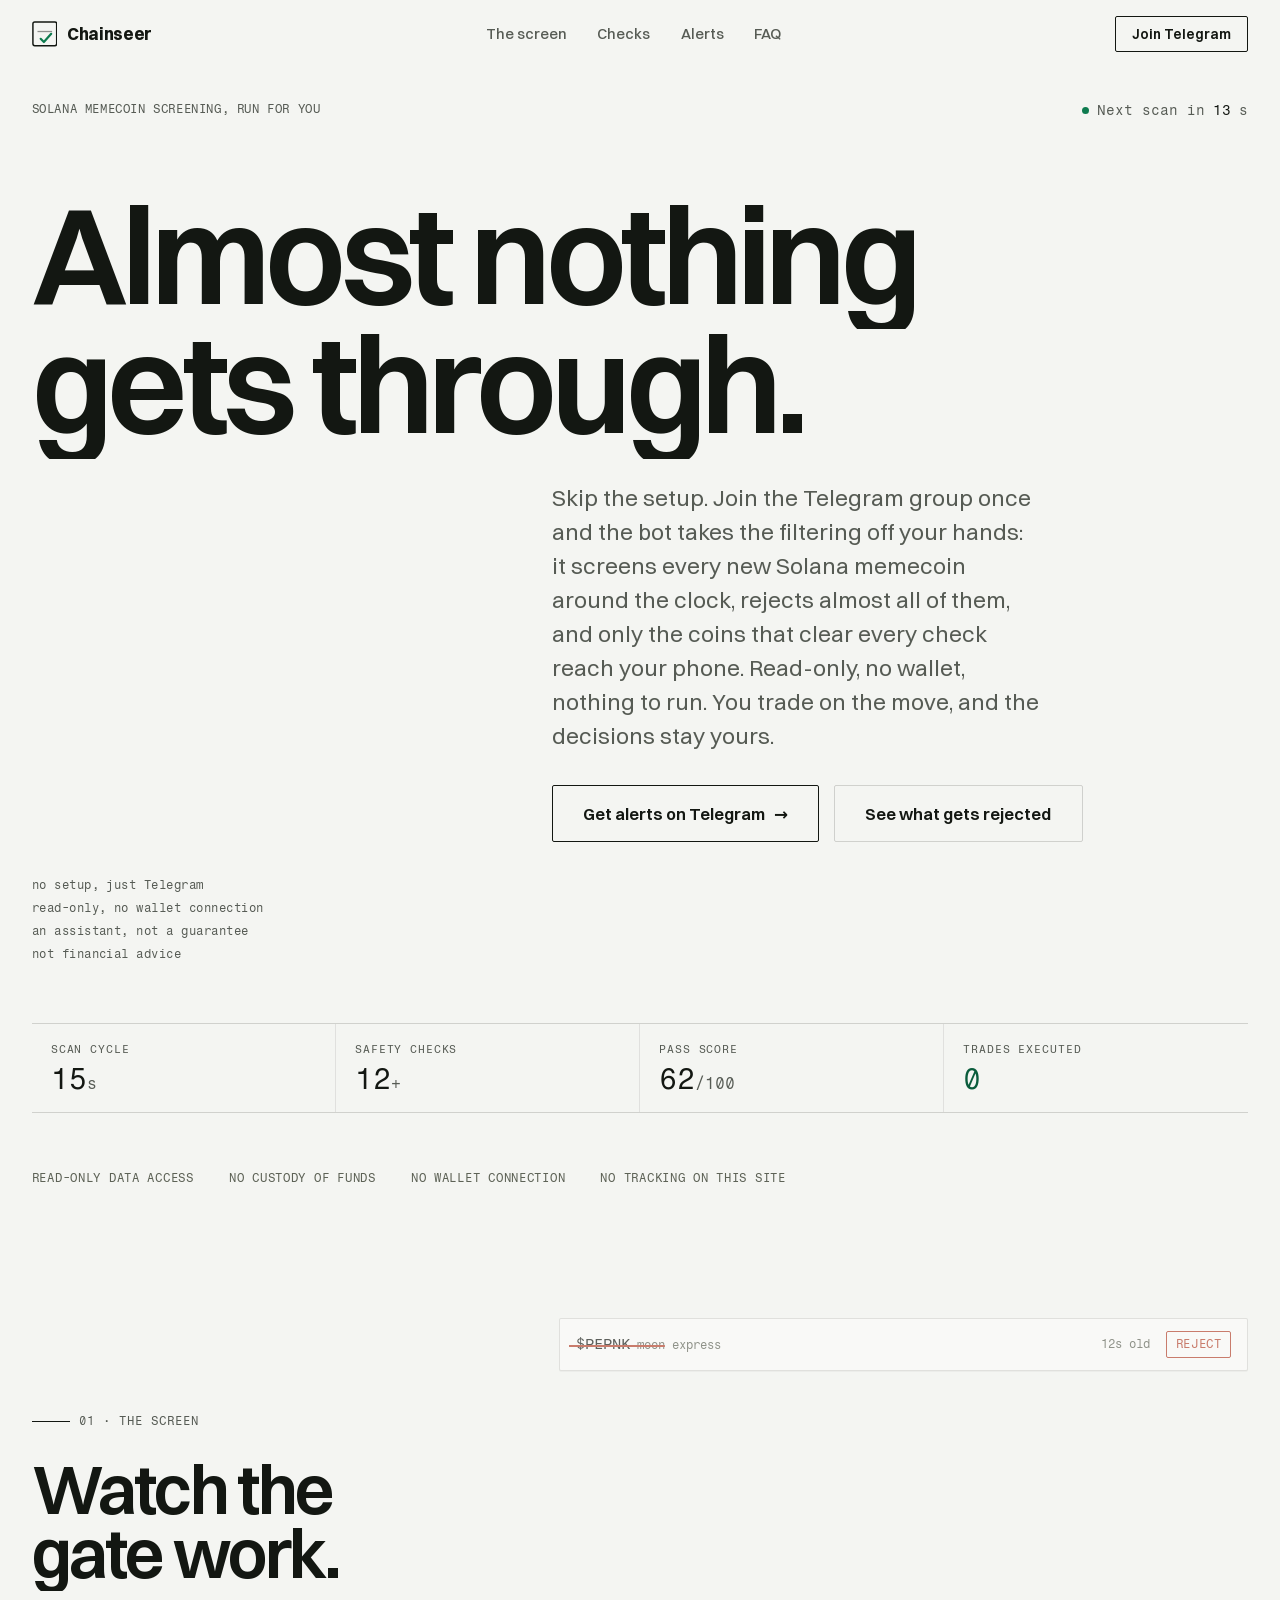
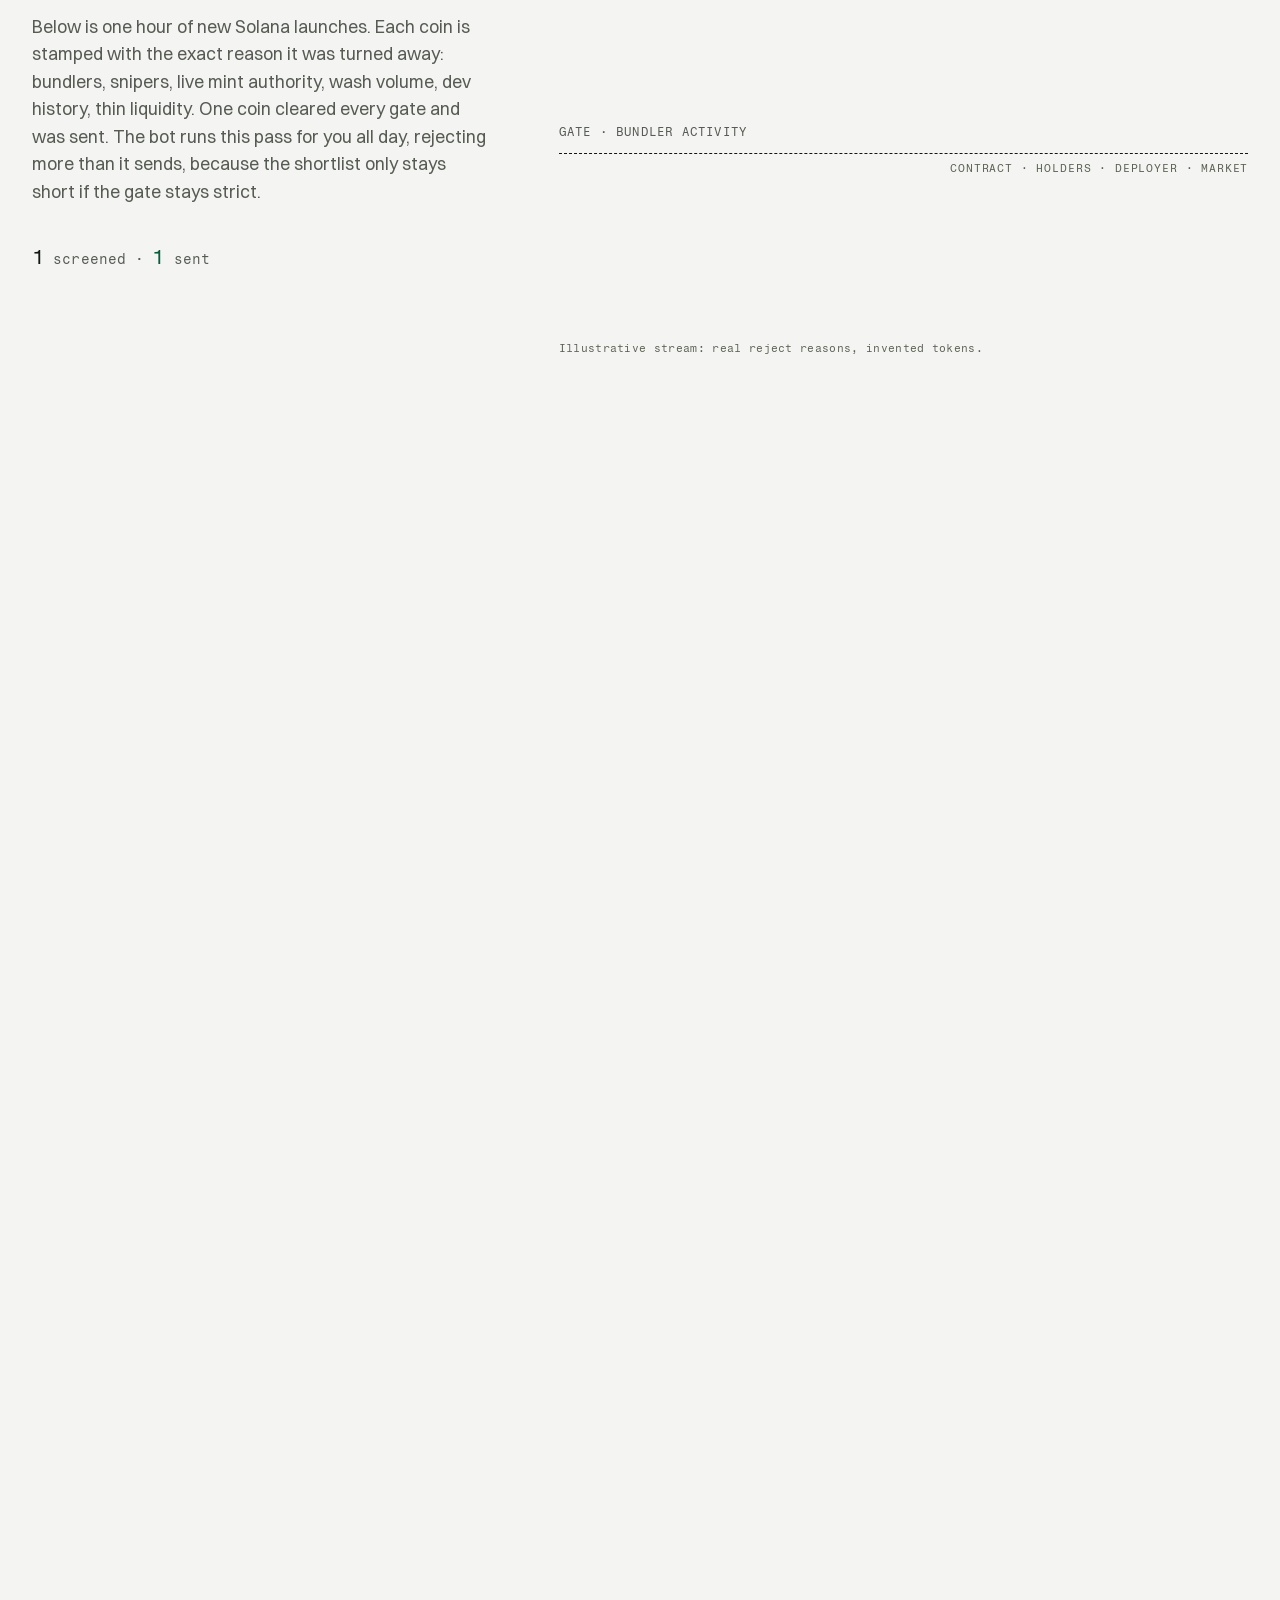
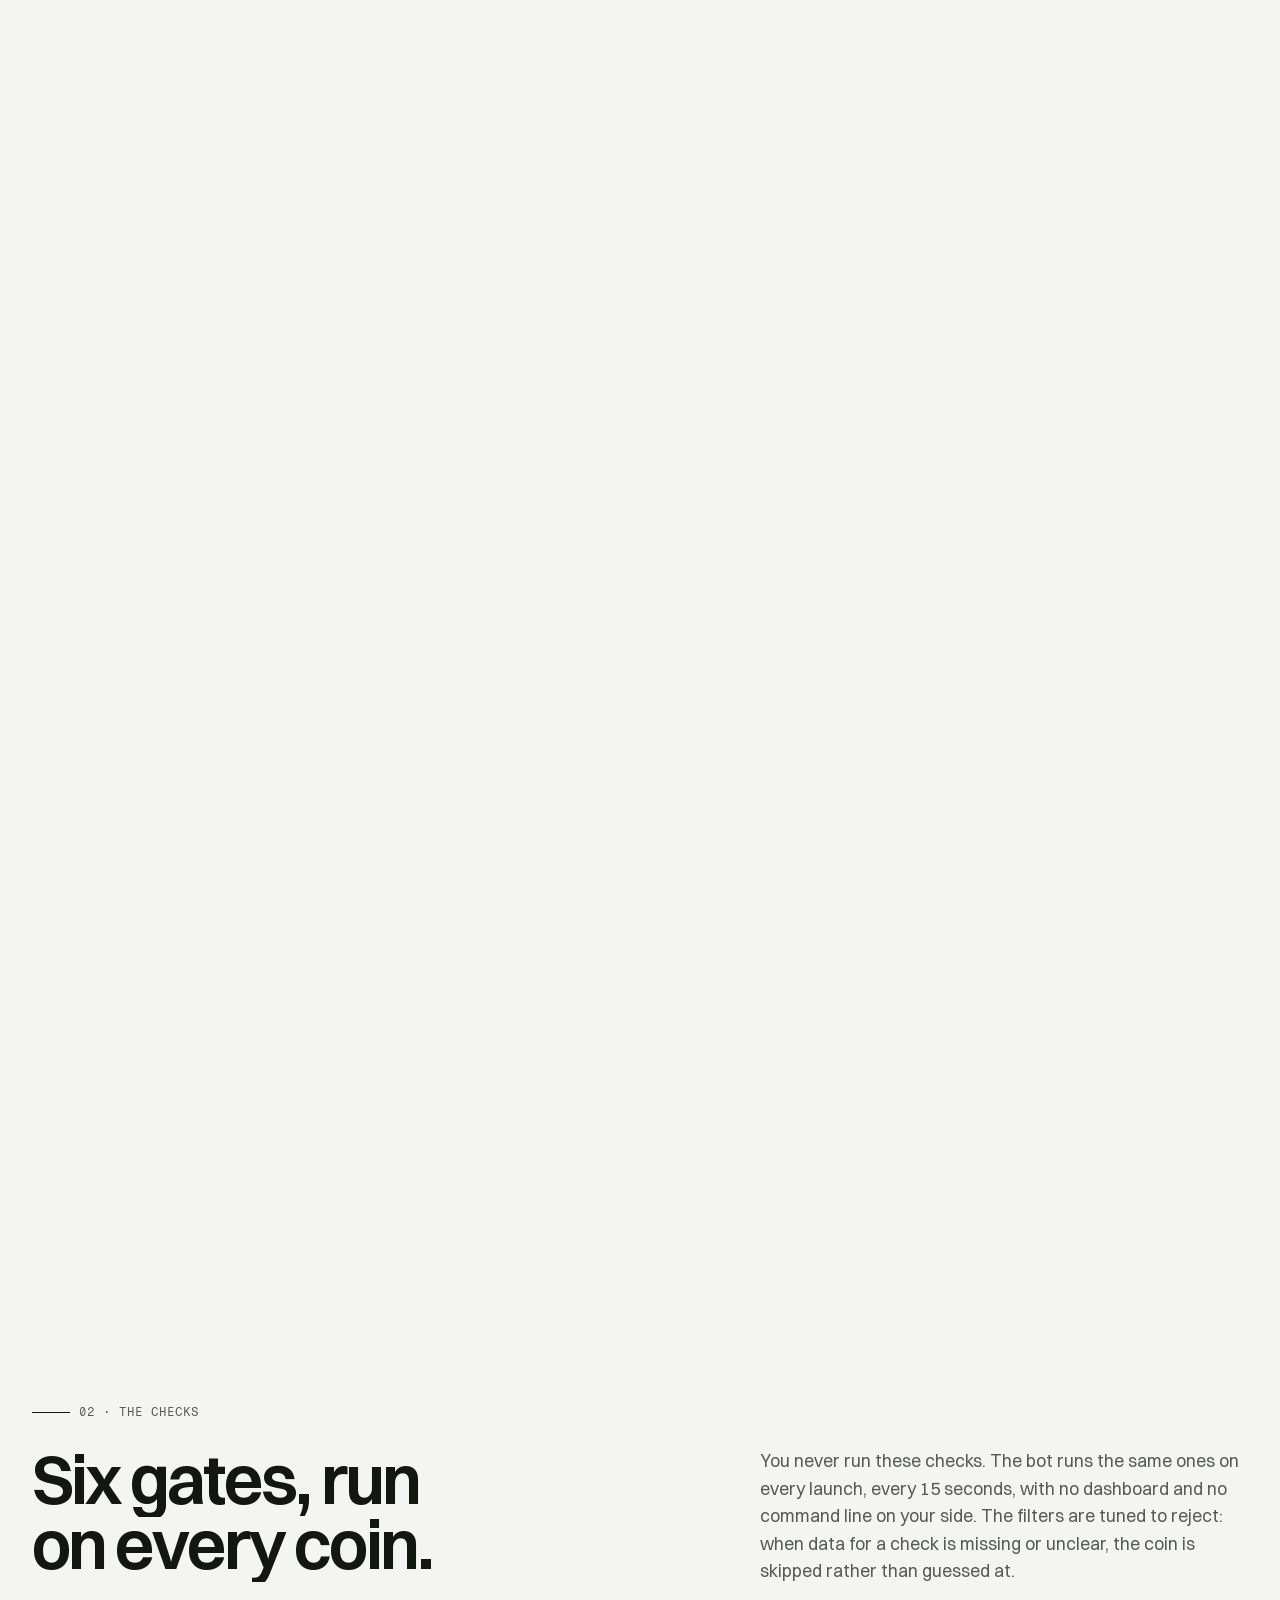
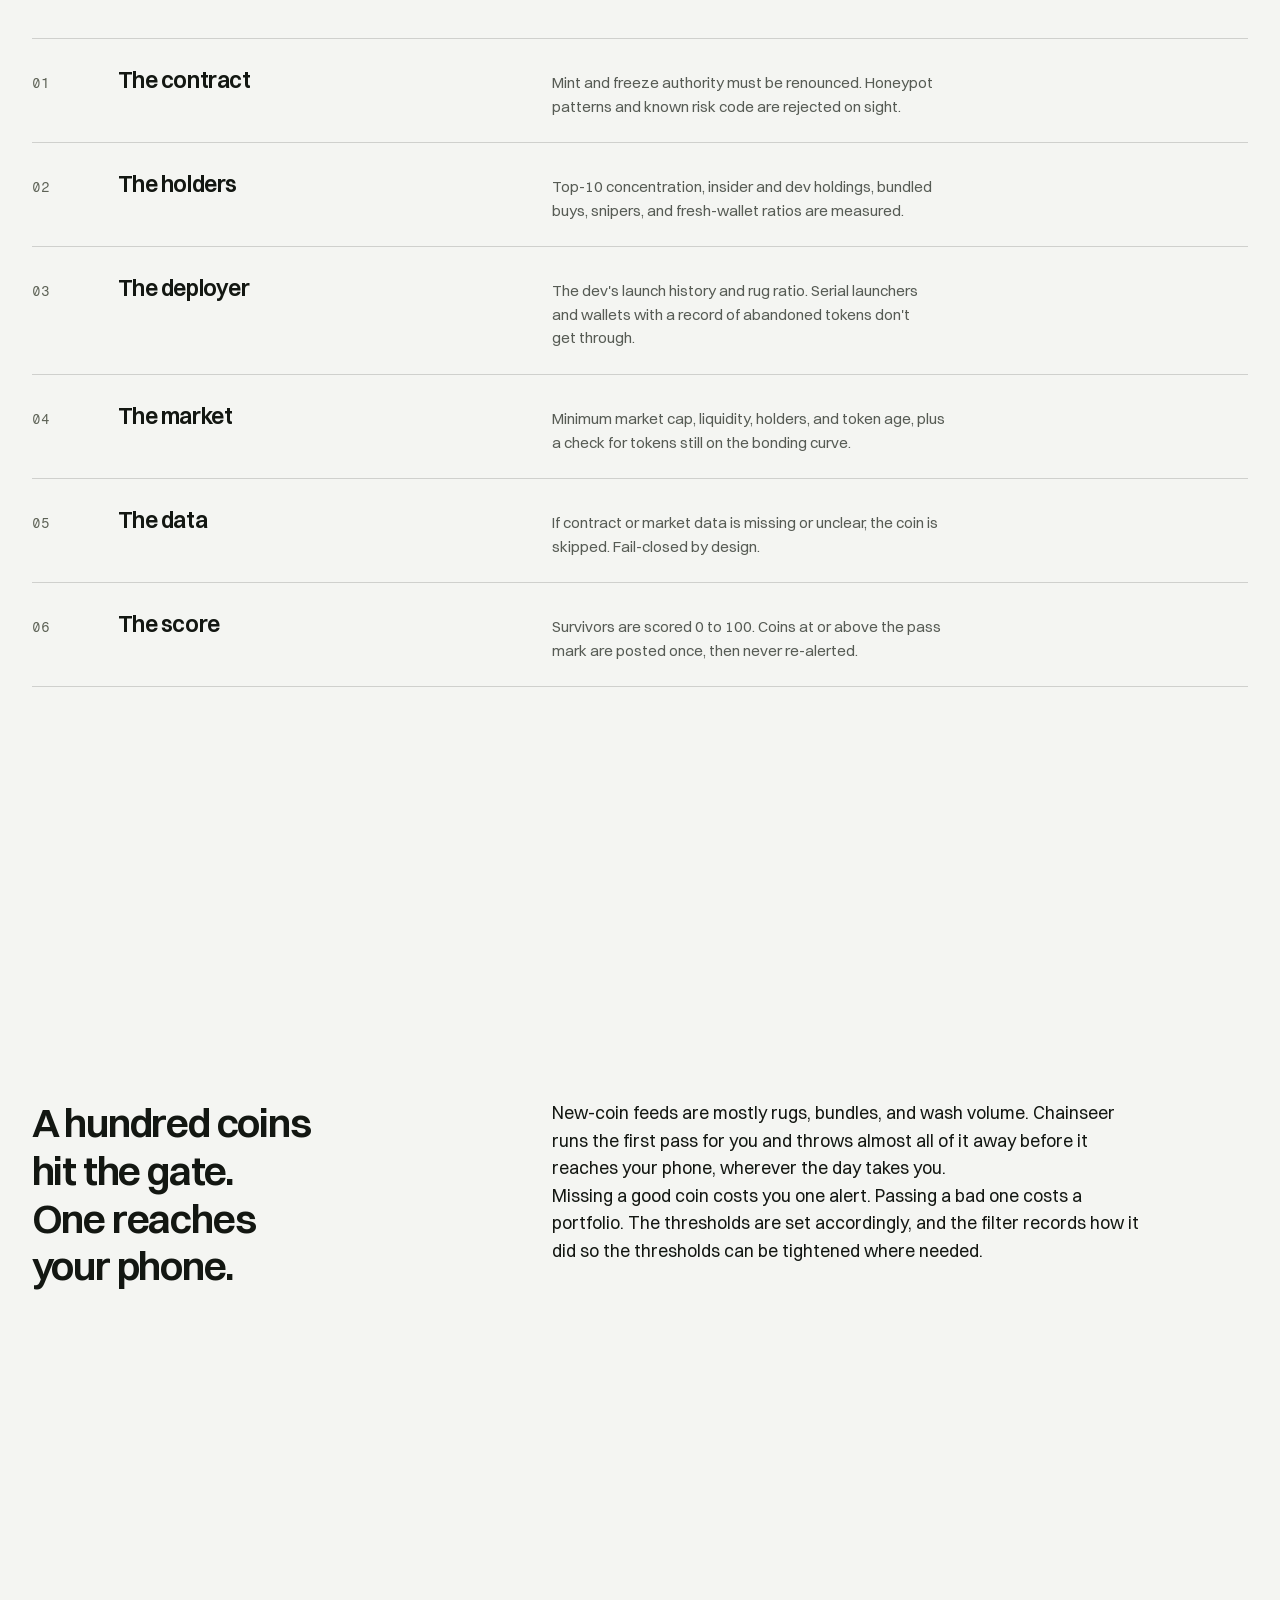
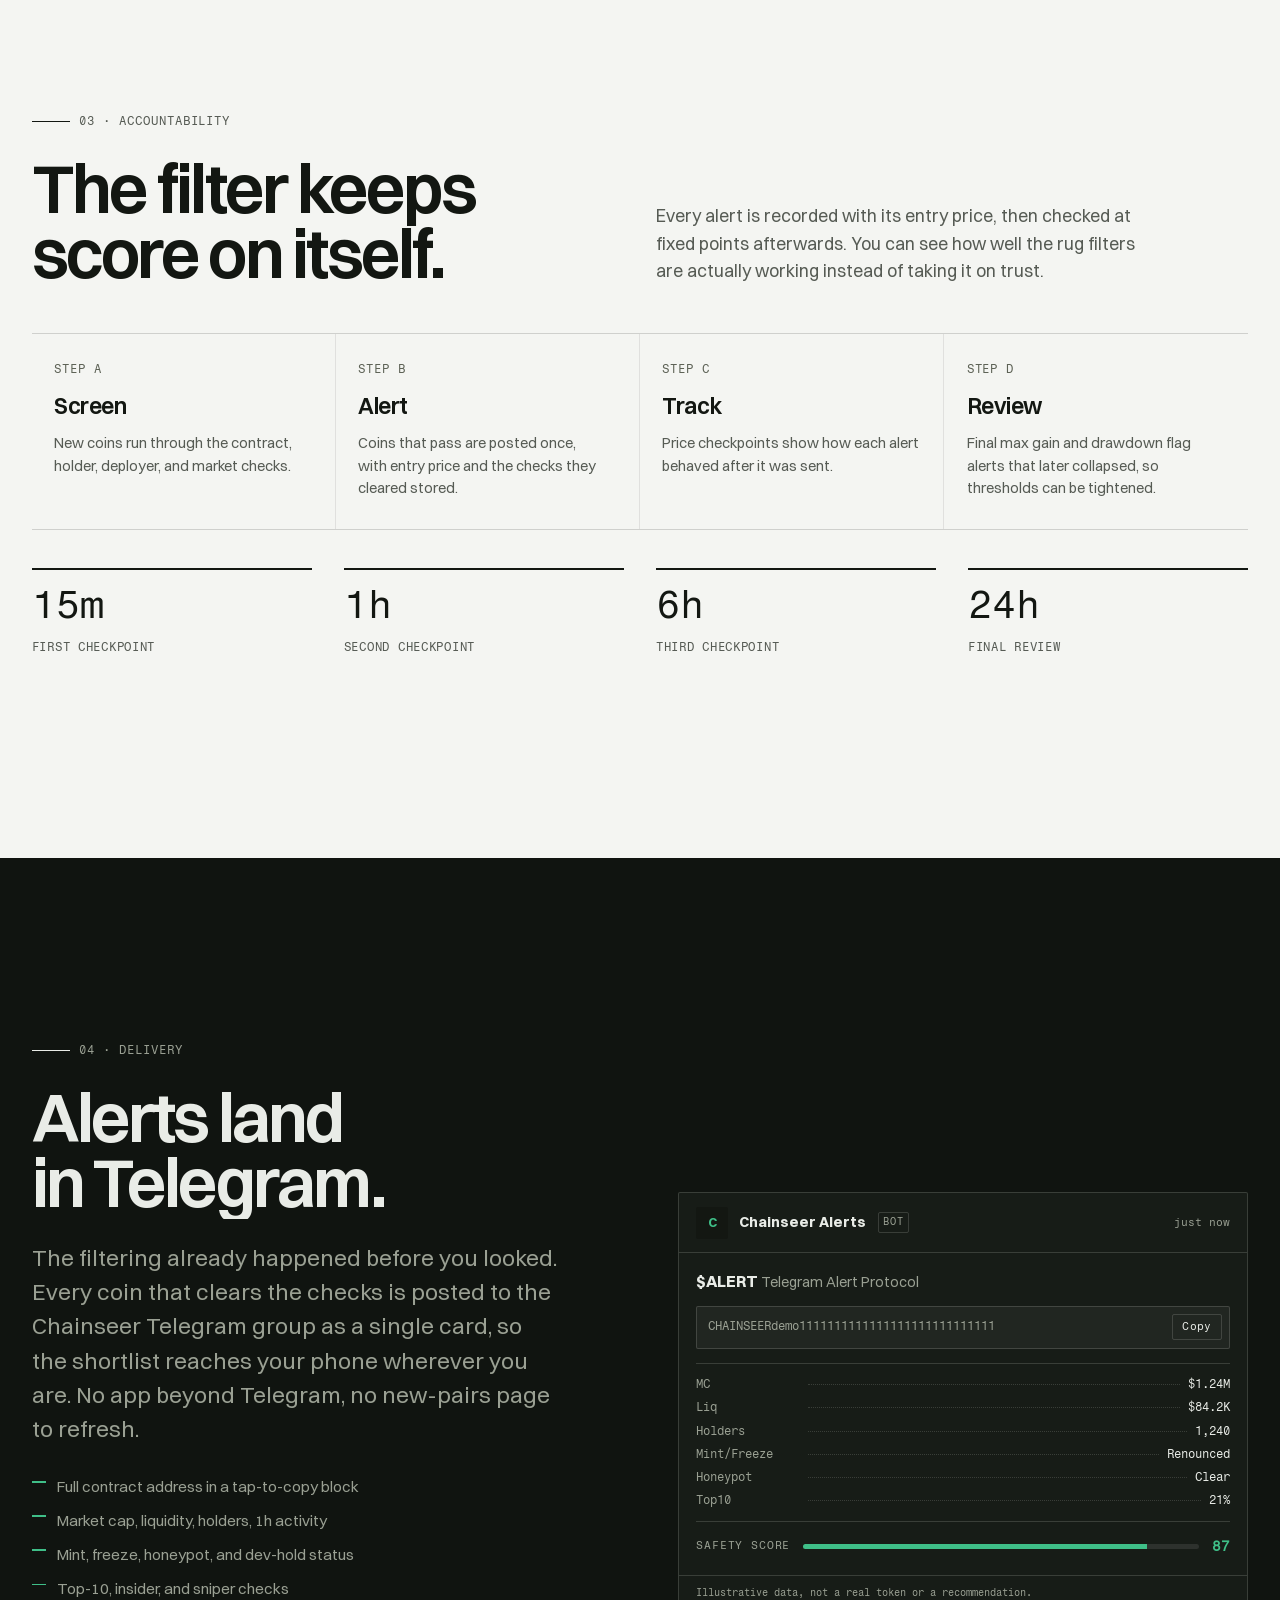
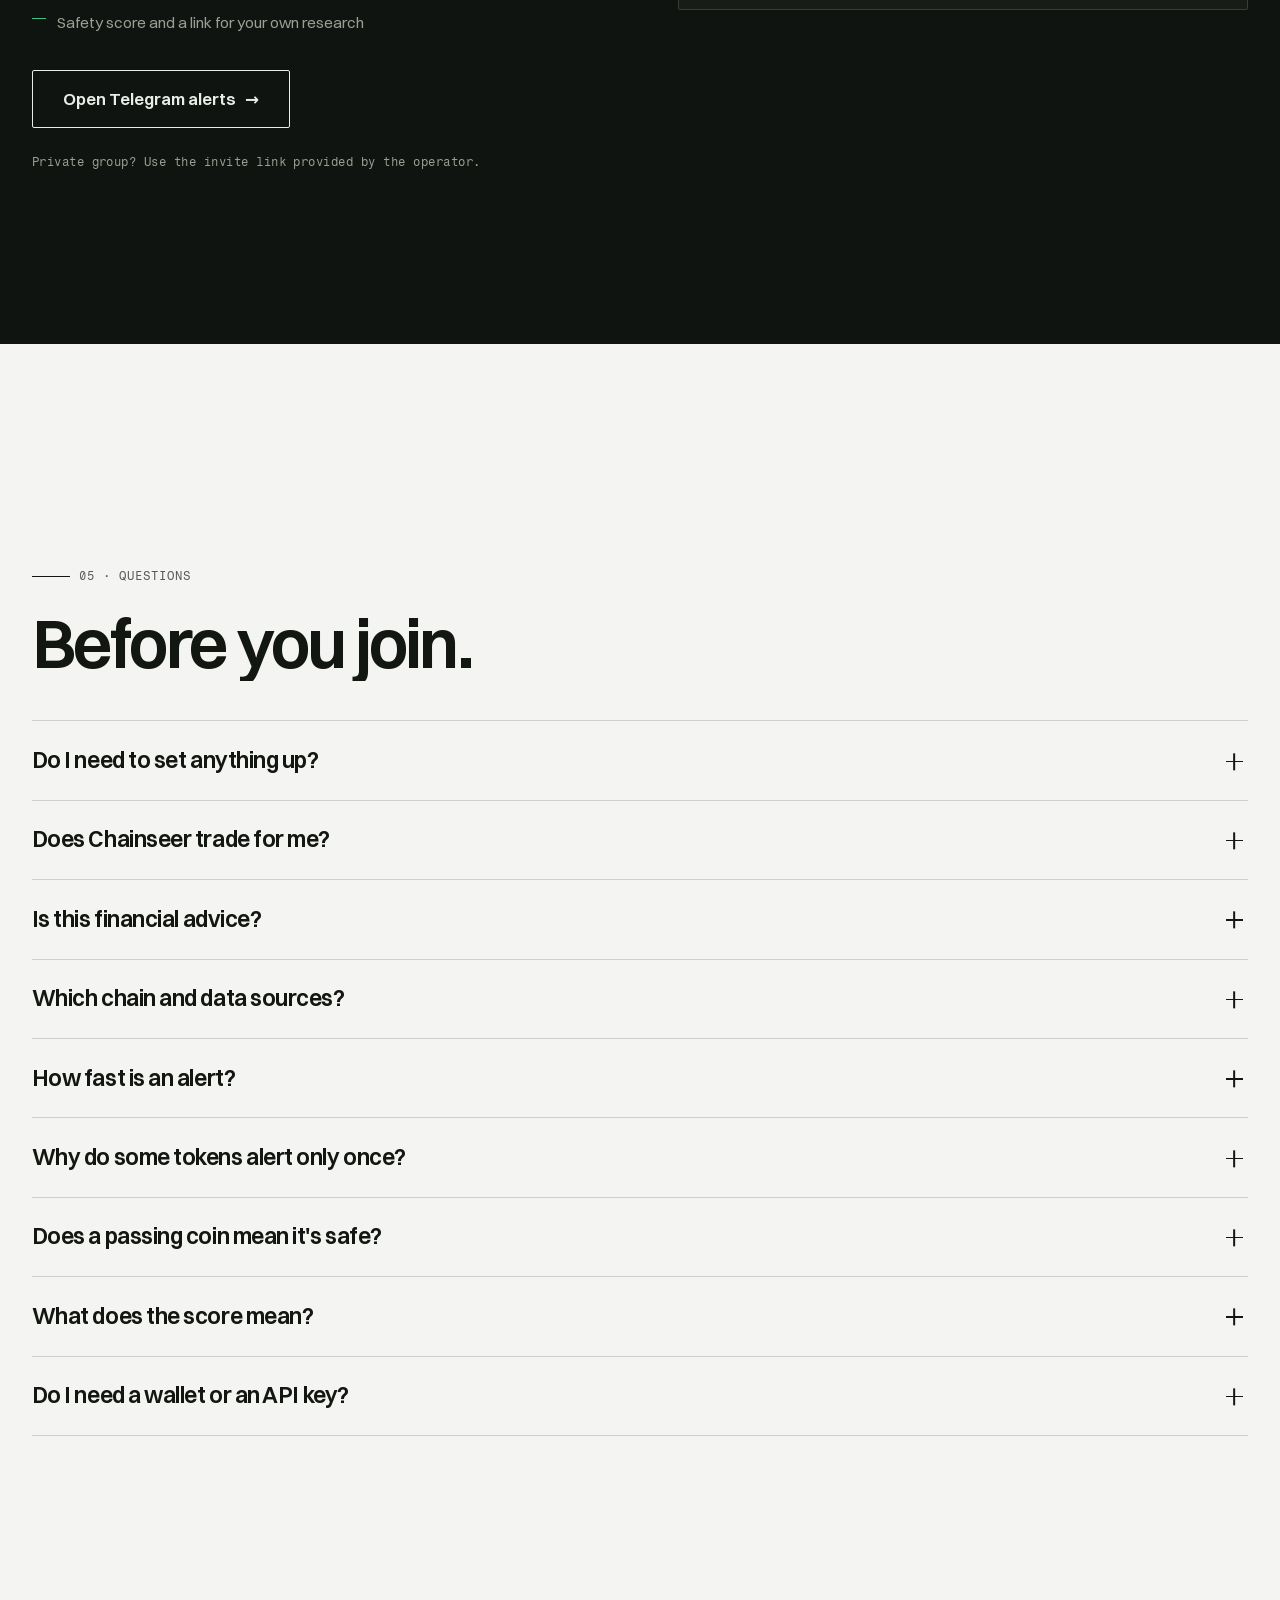
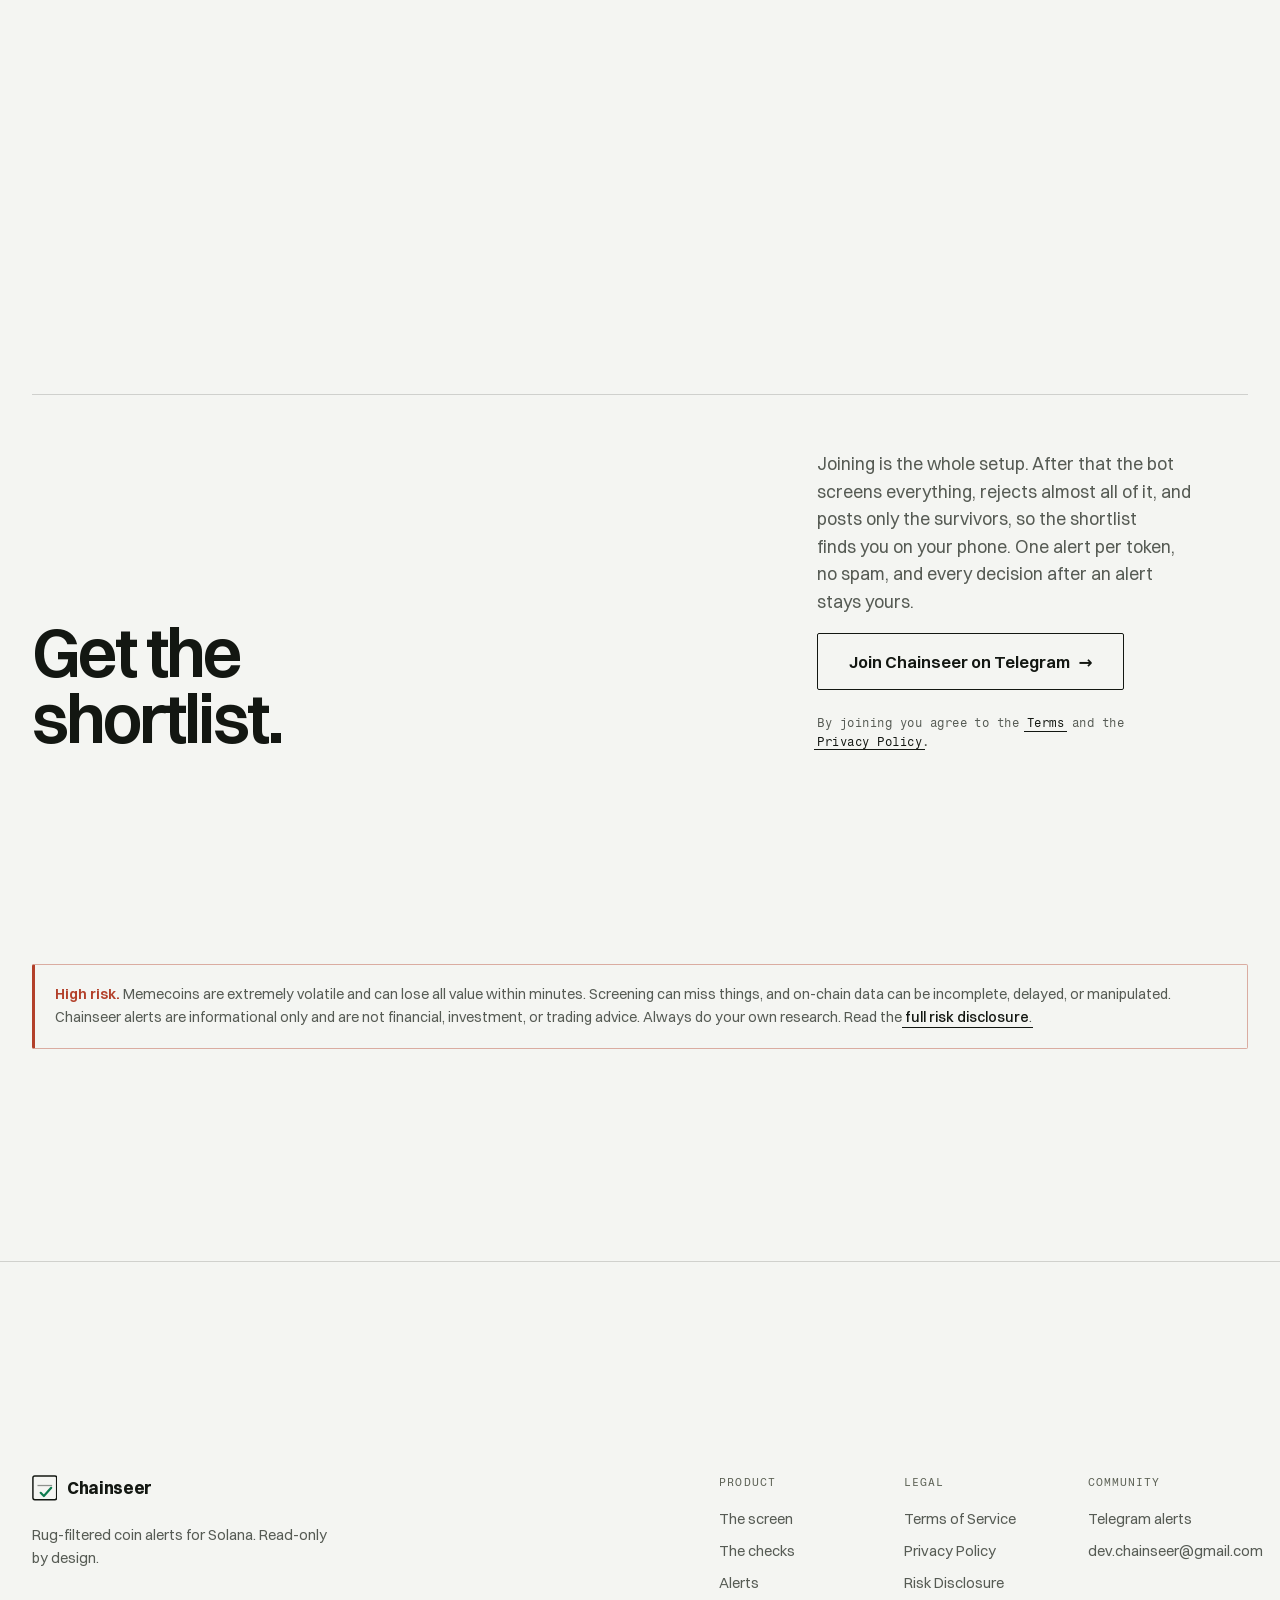
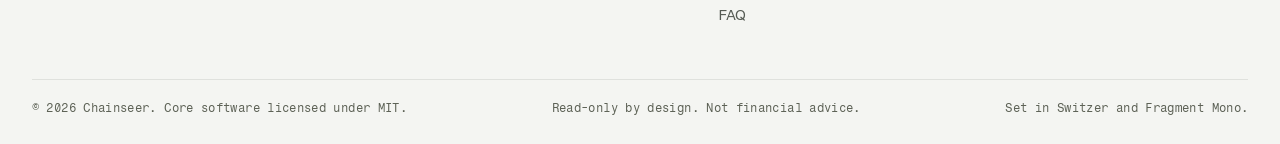
==== commit 4a77408f: "Redesign: objective-first funnel, bug fixes, 404 page, vendored assets Home page rethreaded around t" ====
--- a/index.html
+++ b/index.html
@@ -3,462 +3,495 @@
 <head>
   <meta charset="utf-8">
   <meta name="viewport" content="width=device-width, initial-scale=1">
-  <title>Chainseer — Assistant for Solana memecoins</title>
-  <meta name="description" content="Chainseer is a Solana memecoin assistant that screens new coins for you, filters out almost all rugs, and sends only the survivors to Telegram. Read-only. No trading.">
-  <meta name="theme-color" content="#070b14">
+  <title>Chainseer — Solana memecoin screening that rejects almost everything</title>
+  <meta name="description" content="Join once in Telegram and the bot does the filtering for you. Every new Solana memecoin screened, almost all rejected, only survivors sent. No setup, no wallet.">
+  <meta name="theme-color" content="#f4f5f2">
   <link rel="canonical" href="https://chainseer.example/">
+  <meta name="robots" content="index,follow">
   <meta property="og:type" content="website">
   <meta property="og:site_name" content="Chainseer">
-  <meta property="og:title" content="Chainseer — Assistant for Solana memecoins">
-  <meta property="og:description" content="A Solana memecoin assistant that screens new launches, filters almost all rugs, and delivers only vetted coins to Telegram. Read-only by design.">
+  <meta property="og:title" content="Chainseer — almost nothing gets through">
+  <meta property="og:description" content="The bot does the filtering for you. Join in Telegram and get alerts only for new Solana memecoins that clear the checks. No setup, no wallet.">
   <meta property="og:url" content="https://chainseer.example/">
-  <meta name="twitter:card" content="summary">
-  <meta name="twitter:title" content="Chainseer — Assistant for Solana memecoins">
-  <meta name="twitter:description" content="A Solana memecoin assistant that screens new launches, filters almost all rugs, and delivers only vetted coins to Telegram. Read-only by design.">
-  <link rel="icon" href="data:image/svg+xml,%3Csvg xmlns='http://www.w3.org/2000/svg' viewBox='0 0 32 32'%3E%3Crect width='32' height='32' rx='8' fill='%230b1120'/%3E%3Cpath d='M16 4 27 10v12L16 28 5 22V10z' fill='none' stroke='%237c8cff' stroke-width='1.6'/%3E%3Cpath d='M9 16s3-4.5 7-4.5 7 4.5 7 4.5-3 4.5-7 4.5S9 16 9 16Z' fill='none' stroke='%2322d3ee' stroke-width='1.6'/%3E%3Ccircle cx='16' cy='16' r='2.2' fill='%23a855f7'/%3E%3C/svg%3E">
+  <meta name="twitter:card" content="summary_large_image">
+  <meta property="og:image" content="https://chainseer.example/assets/og.png">
+  <meta property="og:image:alt" content="Chainseer headline poster: Almost nothing gets through.">
+  <meta name="twitter:image" content="https://chainseer.example/assets/og.png">
+  <meta name="twitter:title" content="Chainseer — almost nothing gets through">
+  <meta name="twitter:description" content="No setup: the bot screens every new Solana memecoin, rejects almost all of them, and sends only the survivors to Telegram. Read-only, no wallet.">
+  <link rel="icon" href="data:image/svg+xml,%3Csvg xmlns='http://www.w3.org/2000/svg' viewBox='0 0 32 32'%3E%3Crect width='32' height='32' rx='5' fill='%23131712'/%3E%3Cpath d='M6 13.5h20' stroke='%23f4f5f2' stroke-opacity='.5' stroke-width='1.6'/%3E%3Cpath d='m10 21 4 4 9-10' fill='none' stroke='%233fbf88' stroke-width='2.6' stroke-linecap='round' stroke-linejoin='round'/%3E%3C/svg%3E">
+  <link rel="preload" href="assets/fonts/switzer-400-normal.woff2" as="font" type="font/woff2" crossorigin>
+  <link rel="preload" href="assets/fonts/switzer-600-normal.woff2" as="font" type="font/woff2" crossorigin>
+  <link rel="preload" href="assets/fonts/fragment-mono-400-normal.woff2" as="font" type="font/woff2" crossorigin>
+  <link rel="preload" href="assets/fonts/switzer-700-normal.woff2" as="font" type="font/woff2" crossorigin>
+  <link rel="stylesheet" href="assets/fonts.css">
   <link rel="stylesheet" href="styles.css">
+  <script>
+    document.documentElement.classList.add("js");
+    if (!matchMedia("(prefers-reduced-motion: reduce)").matches) document.documentElement.classList.add("motion");
+  </script>
+  <script type="application/ld+json">
+  {
+    "@context": "https://schema.org",
+    "@type": "SoftwareApplication",
+    "name": "Chainseer",
+    "url": "https://chainseer.example/",
+    "applicationCategory": "FinanceApplication",
+    "operatingSystem": "Web, Telegram",
+    "description": "A Telegram bot that does the memecoin filtering for you. It screens every new Solana launch, rejects almost all of them, and posts only the survivors as alerts. No setup for followers, read-only, and it never trades or touches a wallet."
+  }
+  </script>
 </head>
 <body>
   <a class="skip-link" href="#main">Skip to content</a>
-  <div class="bg-aura" aria-hidden="true">
-    <span class="aura aura-1"></span>
-    <span class="aura aura-2"></span>
-    <span class="aura aura-3"></span>
-  </div>
-
-  <header class="site-header" id="top">
-    <div class="wrap header-inner">
-      <a class="brand" href="index.html" aria-label="Chainseer home">
-        <svg class="brand-mark" viewBox="0 0 32 32" aria-hidden="true" focusable="false">
-          <path d="M16 3.2 27 9.3v12.2L16 28.8 5 22.6V9.3z" fill="none" stroke="#7c8cff" stroke-width="1.6" stroke-linejoin="round"/>
-          <path d="M9 16s3-4.6 7-4.6 7 4.6 7 4.6-3 4.6-7 4.6S9 16 9 16Z" fill="none" stroke="#22d3ee" stroke-width="1.6"/>
-          <circle cx="16" cy="16" r="2.2" fill="#a855f7"/>
-        </svg>
-        <span class="brand-text">Chainseer</span>
-      </a>
-
-      <nav class="nav" id="primary-nav" aria-label="Primary">
-        <a href="#how">How it works</a>
-        <a href="#features">Features</a>
-        <a href="#alerts">Alerts</a>
-        <a href="#faq">FAQ</a>
-      </nav>
-
-      <div class="header-actions">
-        <a class="btn btn-primary btn-sm" data-telegram href="https://t.me/chainseer" target="_blank" rel="noopener">
-          <svg class="ico" viewBox="0 0 24 24" aria-hidden="true" focusable="false"><path d="M21.6 4.3 2.9 11.5c-.9.3-.9 1.5 0 1.8l4.6 1.5 1.7 5.3c.2.7 1.1.9 1.6.3l2.5-2.6 4.6 3.4c.7.5 1.6.1 1.8-.7l3-14.5c.2-.9-.7-1.6-1.5-1.3z" fill="currentColor"/></svg>
-          Join Telegram
+  <div id="curtain" aria-hidden="true"><div class="curtain__panel"></div><div class="curtain__gate"></div></div>
+
+  <div id="page">
+    <header class="site-header">
+      <div class="wrap header-inner">
+        <a class="brand" href="index.html" aria-label="Chainseer home">
+          <svg class="brand-mark" viewBox="0 0 28 28" aria-hidden="true" focusable="false">
+            <rect x="1" y="1" width="26" height="26" rx="2" fill="none" stroke="currentColor" stroke-width="1.6"/>
+            <path d="M6 11.5h16" stroke="currentColor" stroke-opacity="0.45" stroke-width="1.4"/>
+            <path d="m9.5 19.5 3.5 3.5 8-9" fill="none" stroke="#0e7b4f" stroke-width="2.4" stroke-linecap="round" stroke-linejoin="round"/>
+          </svg>
+          Chainseer
         </a>
-        <button class="menu-btn" id="menu-btn" type="button" aria-expanded="false" aria-controls="primary-nav" aria-label="Open menu">
-          <span></span><span></span><span></span>
+        <nav class="site-nav" aria-label="Primary">
+          <a href="#how">The screen</a>
+          <a href="#checks">Checks</a>
+          <a href="#alerts">Alerts</a>
+          <a href="#faq">FAQ</a>
+        </nav>
+        <div class="header-cta">
+          <a class="plate plate-sm" data-telegram href="https://t.me/chainseer" target="_blank" rel="noopener">Join Telegram</a>
+        </div>
+        <button class="menu-btn" id="menu-btn" type="button" aria-expanded="false" aria-controls="menu" aria-label="Open menu">
+          <span></span><span></span>
         </button>
       </div>
-    </div>
-  </header>
-
-  <main id="main">
-    <!-- Hero -->
-    <section class="hero wrap">
-      <div class="hero-copy">
-        <p class="eyebrow"><span class="dot-live" aria-hidden="true"></span> Live on Solana</p>
-        <h1>Skip the rugs. <span class="grad-text">Look at fewer, better coins.</span></h1>
-        <p class="lede">
-          Chainseer is a Solana memecoin assistant. It screens new coins around the clock,
-          filters out almost all rugs, and sends only the ones that pass to Telegram so you
-          spend your time on a short, vetted list instead of scrolling every new launch.
-          It makes the work easier; the decisions stay yours.
-        </p>
-        <div class="hero-cta">
-          <a class="btn btn-primary btn-lg" data-telegram href="https://t.me/chainseer" target="_blank" rel="noopener">
-            <svg class="ico" viewBox="0 0 24 24" aria-hidden="true" focusable="false"><path d="M21.6 4.3 2.9 11.5c-.9.3-.9 1.5 0 1.8l4.6 1.5 1.7 5.3c.2.7 1.1.9 1.6.3l2.5-2.6 4.6 3.4c.7.5 1.6.1 1.8-.7l3-14.5c.2-.9-.7-1.6-1.5-1.3z" fill="currentColor"/></svg>
-            Get alerts on Telegram
-          </a>
-          <a class="btn btn-ghost btn-lg" href="#how">See how it works</a>
-        </div>
-        <p class="hero-note">Read-only · No wallet connection · An assistant, not a guarantee · Not financial advice</p>
-
-        <dl class="stat-strip">
+    </header>
+
+    <main id="main" tabindex="-1">
+      <!-- ============================== hero: poster -->
+      <section class="hero wrap" aria-labelledby="hero-title">
+        <div class="hero-head">
+          <p class="hero-meta">Solana memecoin screening, run for you</p>
+          <p class="hero-scan"><span class="dot-live" aria-hidden="true"></span><span class="scan-label">Next scan in</span><b data-scan>15</b><span>s</span></p>
+        </div>
+        <h1 id="hero-title" class="display" data-split="lines" data-intro>Almost nothing gets through.</h1>
+        <div class="hero-body">
+          <p class="lede hero-lede" data-reveal="up" data-intro data-delay="0.15">
+            Skip the setup. Join the Telegram group once and the bot takes the filtering
+            off your hands: it screens every new Solana memecoin around the clock,
+            rejects almost all of them, and only the coins that clear every check reach
+            your phone. Read-only, no wallet, nothing to run. You trade on the move,
+            and the decisions stay yours.
+          </p>
+          <div class="hero-cta" data-reveal="up" data-intro data-delay="0.25">
+            <a class="plate plate-lg" data-telegram href="https://t.me/chainseer" target="_blank" rel="noopener">
+              Get alerts on Telegram <span class="arr" aria-hidden="true">→</span>
+            </a>
+            <a class="plate plate-lg plate-ghost" href="#how">See what gets rejected</a>
+          </div>
+          <p class="hero-note" data-reveal="up" data-intro data-delay="0.35">
+            no setup, just Telegram<br>
+            read-only, no wallet connection<br>
+            an assistant, not a guarantee<br>
+            not financial advice
+          </p>
+        </div>
+        <dl class="stats" data-reveal="up" data-intro data-delay="0.4">
           <div>
             <dt>Scan cycle</dt>
-            <dd><span class="count" data-count="15">15</span><span class="unit">s</span></dd>
+            <dd><span>15</span><small>s</small></dd>
           </div>
           <div>
             <dt>Safety checks</dt>
-            <dd><span class="count" data-count="12">12</span><span class="unit">+</span></dd>
+            <dd><span data-count="12">12</span><small>+</small></dd>
           </div>
           <div>
             <dt>Pass score</dt>
-            <dd><span class="count" data-count="62">62</span><span class="unit">/100</span></dd>
+            <dd><span data-count="62">62</span><small>/100</small></dd>
           </div>
           <div>
             <dt>Trades executed</dt>
-            <dd><span class="count" data-count="0">0</span></dd>
+            <dd><span class="zero">0</span></dd>
           </div>
         </dl>
-      </div>
-
-      <div class="hero-visual">
-        <div class="float-chip chip-a" aria-hidden="true">
-          <svg viewBox="0 0 24 24" class="ico" aria-hidden="true"><path d="M12 3 4 6v6c0 5 3.4 8 8 9 4.6-1 8-4 8-9V6l-8-3Z" fill="none" stroke="currentColor" stroke-width="1.6"/><path d="m8.5 12 2.4 2.4 4.6-5" fill="none" stroke="currentColor" stroke-width="1.8" stroke-linecap="round" stroke-linejoin="round"/></svg>
-          Rug filters
-        </div>
-        <div class="float-chip chip-b" aria-hidden="true">
-          <svg viewBox="0 0 24 24" class="ico" aria-hidden="true"><path d="M12 3v18M5 8v8M19 8v8" fill="none" stroke="currentColor" stroke-width="1.7" stroke-linecap="round"/></svg>
-          Only survivors
-        </div>
-
-        <article class="alert-card" aria-label="Sample Chainseer Telegram alert">
-          <div class="alert-head">
-            <span class="bot-avatar" aria-hidden="true">C</span>
-            <div class="alert-id">
-              <strong>Chainseer Alerts</strong>
-              <span class="bot-tag">bot</span>
-            </div>
-            <span class="alert-time">just now</span>
-            <span class="sample-pill">Alert</span>
-          </div>
-
-          <div class="alert-body">
-            <p class="alert-title">✅ <b>$ALERT</b> <em>Telegram Alert Protocol</em></p>
-
-            <div class="ca-row">
-              <code id="demo-ca">CHAINSEERdemo1111111111111111111111111111</code>
-              <button class="copy-btn" type="button" data-copy="demo-ca" aria-label="Copy sample contract address">Copy</button>
-            </div>
-
-            <div class="alert-rows" role="group" aria-label="Sample alert metrics">
-              <div class="arow"><span>MC</span><i></i><span>$1.24M</span></div>
-              <div class="arow"><span>Liq</span><i></i><span>$84.2K</span></div>
-              <div class="arow"><span>Holders</span><i></i><span>1,240</span></div>
-              <div class="arow"><span>Mint/Freeze</span><i></i><span>Renounced</span></div>
-              <div class="arow"><span>Honeypot</span><i></i><span>Clear</span></div>
-              <div class="arow"><span>Dev hold</span><i></i><span>3%</span></div>
-              <div class="arow"><span>Age</span><i></i><span>38s</span></div>
-              <div class="arow"><span>Top10</span><i></i><span>21%</span></div>
-            </div>
-
-            <div class="score-row">
-              <span class="score-label">Safety score</span>
-              <span class="score-track"><span class="score-fill" style="--score:87%"></span></span>
-              <strong class="score-value">87</strong>
-            </div>
-
-            <p class="alert-link">View chart &amp; research <span aria-hidden="true">↗</span></p>
-          </div>
-          <p class="sample-note">Illustrative data — not a real token or a recommendation.</p>
-        </article>
-      </div>
-    </section>
-
-    <!-- Trust bar -->
-    <section class="trust wrap" aria-label="How Chainseer is built">
-      <p class="trust-label">Built to save you time</p>
-      <ul class="trust-list">
-        <li>Read-only data access</li>
-        <li>No custody of funds</li>
-        <li>No wallet connection</li>
-      </ul>
-    </section>
-
-    <!-- How it works -->
-    <section class="section wrap" id="how">
-      <header class="section-head">
-        <p class="eyebrow">The pipeline</p>
-        <h2>From raw trades to a scored alert</h2>
-        <p class="section-sub">
-          Every new coin goes through the same screening pipeline. Each stage can reject it —
-          most launches never reach Telegram, which is the point.
-        </p>
-      </header>
-
-      <ol class="steps">
-        <li class="step">
-          <span class="step-num">01</span>
-          <div class="step-body">
-            <h3>Watch new Solana launches</h3>
-            <p>Continuously picks up fresh Solana memecoins as they appear, so you don't have to sit on a new-pairs page. Read-only; the bot never signs or sends a transaction.</p>
-            <span class="step-meta">scan every 15s</span>
-          </div>
-        </li>
-        <li class="step">
-          <span class="step-num">02</span>
-          <div class="step-body">
-            <h3>Check the contract</h3>
-            <p>Mint and freeze authority must be renounced. Honeypot patterns and wash-trading flags are rejected on sight. If contract data is missing, the coin is skipped rather than guessed at.</p>
-            <span class="step-meta">fail-closed</span>
-          </div>
-        </li>
-        <li class="step">
-          <span class="step-num">03</span>
-          <div class="step-body">
-            <h3>Inspect who holds it</h3>
-            <p>Top-10 concentration, insider and dev holdings, bundled buys, snipers, and fresh-wallet ratios are measured. Supply that looks stacked against late buyers is filtered out.</p>
-            <span class="step-meta">holder &amp; bundle checks</span>
-          </div>
-        </li>
-        <li class="step">
-          <span class="step-num">04</span>
-          <div class="step-body">
-            <h3>Check the deployer</h3>
-            <p>Looks at the dev's launch history and rug ratio. Serial launchers and wallets with a record of abandoned tokens don't make it through.</p>
-            <span class="step-meta">dev history</span>
-          </div>
-        </li>
-        <li class="step">
-          <span class="step-num">05</span>
-          <div class="step-body">
-            <h3>Check the market</h3>
-            <p>Minimum market cap, liquidity, holders, and token age, plus checks for tokens still on the bonding curve. Coins too thin or too young to assess are held back.</p>
-            <span class="step-meta">market gates</span>
-          </div>
-        </li>
-        <li class="step">
-          <span class="step-num">06</span>
-          <div class="step-body">
-            <h3>Score and deliver</h3>
-            <p>Survivors get a 0–100 safety score. Coins at or above the pass mark arrive in Telegram as a compact card with the contract address, key stats, and security flags. Each token alerts once.</p>
-            <span class="step-meta">Telegram group</span>
-          </div>
-        </li>
-      </ol>
-    </section>
-
-    <!-- Features -->
-    <section class="section wrap" id="features">
-      <header class="section-head">
-        <p class="eyebrow">Why it helps</p>
-        <h2>Built to reject more than it sends</h2>
-        <p class="section-sub">
-          New-coin feeds are mostly rugs, bundles, and wash volume. Chainseer does the first
-          pass for you and throws almost all of it away before it reaches your phone.
-        </p>
-      </header>
-
-      <div class="feature-grid">
-        <article class="feature feature-wide">
-          <span class="feature-icon" aria-hidden="true">⛨</span>
-          <h3>Anti-rug screening, on by default</h3>
-          <p>Renounced authorities, honeypot checks, wash-trading rejection, insider and dev-hold caps, sniper counts, bundler rate, and bonding-curve exclusion all run on every coin. The goal is simple: filter almost all rugs so you don't have to inspect them by hand.</p>
-        </article>
-        <article class="feature">
-          <span class="feature-icon" aria-hidden="true">◷</span>
-          <h3>Less time scrolling</h3>
-          <p>Instead of opening every new launch, you get a short list of coins that already cleared the basics.</p>
-        </article>
-        <article class="feature">
-          <span class="feature-icon" aria-hidden="true">⇄</span>
-          <h3>Fail-closed</h3>
-          <p>If data for a check is missing or unclear, the coin is skipped. Chainseer prefers to miss a coin than to pass a risky one.</p>
-        </article>
-        <article class="feature">
-          <span class="feature-icon" aria-hidden="true">★</span>
-          <h3>Deployer awareness</h3>
-          <p>Dev launch history and rug ratio are checked, so repeat offenders are screened out before you see them.</p>
-        </article>
-        <article class="feature">
-          <span class="feature-icon" aria-hidden="true">◎</span>
-          <h3>One alert per token</h3>
-          <p>No re-alert spam when a coin chops sideways. The alert-once set is persisted in SQLite, so a restart cannot replay old calls.</p>
-        </article>
-        <article class="feature feature-wide">
-          <span class="feature-icon" aria-hidden="true">⟲</span>
-          <h3>Outcome tracking keeps the filter honest</h3>
-          <p>Every alert is recorded with its entry price. Checkpoints at roughly 15 minutes, 1 hour, 6 hours, and 24 hours feed a final review, including whether a coin later collapsed by 70% or more. That shows how well the filters are really working.</p>
-        </article>
-      </div>
-    </section>
-
-    <!-- Alerts -->
-    <section class="section wrap" id="alerts">
-      <div class="telegram-panel">
-        <div class="tp-copy">
-          <p class="eyebrow"><span class="dot-live" aria-hidden="true"></span> Delivery</p>
-          <h2>Alerts land in Telegram</h2>
-          <p>
-            Every coin that clears the filters is posted to the Chainseer Telegram group as a
-            single, copy-friendly card. No app to install beyond Telegram, no new-pairs page to refresh.
-          </p>
-          <ul class="check-list">
-            <li>Full contract address in a tap-to-copy block</li>
-            <li>Market cap, liquidity, holders, 1h activity</li>
-            <li>Mint, freeze, honeypot, and dev-hold status</li>
-            <li>Top-10, insider, and sniper checks</li>
-            <li>Safety score and a link for your own research</li>
-          </ul>
-          <div class="tp-actions">
-            <a class="btn btn-primary btn-lg" data-telegram href="https://t.me/chainseer" target="_blank" rel="noopener">
-              <svg class="ico" viewBox="0 0 24 24" aria-hidden="true" focusable="false"><path d="M21.6 4.3 2.9 11.5c-.9.3-.9 1.5 0 1.8l4.6 1.5 1.7 5.3c.2.7 1.1.9 1.6.3l2.5-2.6 4.6 3.4c.7.5 1.6.1 1.8-.7l3-14.5c.2-.9-.7-1.6-1.5-1.3z" fill="currentColor"/></svg>
-              Open Telegram alerts
-            </a>
-            <span class="tp-note">Private group? Use the invite link provided by the operator.</span>
-          </div>
-        </div>
-
-        <div class="tp-aside" aria-hidden="true">
-          <div class="phone">
-            <div class="phone-top">
-              <span class="phone-avatar">C</span>
-              <div>
-                <strong>Chainseer Alerts</strong>
-                <small>screened alert</small>
+      </section>
+
+      <!-- what it is not: the trust strip -->
+      <section class="wrap" aria-label="What Chainseer does not do">
+        <ul class="trust" data-reveal="up">
+          <li>Read-only data access</li>
+          <li>No custody of funds</li>
+          <li>No wallet connection</li>
+          <li>No tracking on this site</li>
+        </ul>
+      </section>
+
+      <!-- ============================== signature: the sieve -->
+      <section class="sieve" id="how" aria-labelledby="sieve-title">
+        <div class="sieve-inner">
+          <div class="sieve-stage">
+            <div class="wrap sieve-grid">
+              <div class="sieve-copy">
+                <p class="gate-mark">01 · The screen</p>
+                <h2 id="sieve-title" class="display" data-split="lines">Watch the gate work.</h2>
+                <p class="sieve-sub" data-reveal="up">
+                  Below is one hour of new Solana launches. Each coin is stamped with the
+                  exact reason it was turned away: bundlers, snipers, live mint authority,
+                  wash volume, dev history, thin liquidity. One coin cleared every gate
+                  and was sent. The bot runs this pass for you all day, rejecting more
+                  than it sends, because the shortlist only stays short if the gate stays
+                  strict.
+                </p>
+                <p class="sieve-count mono" aria-hidden="true">
+                  <b data-n-screened>0</b> screened
+                  <span aria-hidden="true">·</span>
+                  <b class="sent" data-n-sent>0</b> sent
+                </p>
+                <ul class="sieve-static" aria-hidden="true">
+                  <li class="is-rejected"><span class="tk">$PEPNK<em>moon express</em></span><span class="stamp stamp-reject">bundler activity</span></li>
+                  <li class="is-rejected"><span class="tk">$SNIPR<em>quick liquidity</em></span><span class="stamp stamp-reject">sniper cluster 34%</span></li>
+                  <li class="is-rejected"><span class="tk">$MNTY<em>open mint</em></span><span class="stamp stamp-reject">mint authority live</span></li>
+                  <li class="is-rejected"><span class="tk">$WASHY<em>big volume</em></span><span class="stamp stamp-reject">wash volume 71%</span></li>
+                  <li class="is-rejected"><span class="tk">$FRSHW<em>new holders</em></span><span class="stamp stamp-reject">fresh-wallet supply 58%</span></li>
+                  <li class="is-rejected"><span class="tk">$DEVDG<em>proven dev</em></span><span class="stamp stamp-reject">deployer 4 rugs</span></li>
+                  <li class="is-rejected"><span class="tk">$THINL<em>cheap entry</em></span><span class="stamp stamp-reject">liquidity $6.1k</span></li>
+                  <li class="is-pass"><span class="tk">$ALERT<em>telegram alert protocol</em></span><span class="stamp stamp-pass">pass · 87/100</span></li>
+                </ul>
+              </div>
+
+              <div class="sieve-board" aria-hidden="true">
+                <ul class="sieve-rows">
+                  <li class="s-row" data-reason="bundler activity"><span class="tk">$PEPNK<em>moon express</em></span><span class="age">12s old</span><span class="stamp stamp-reject">reject</span><i class="strike"></i></li>
+                  <li class="s-row" data-reason="sniper cluster"><span class="tk">$SNIPR<em>quick liquidity</em></span><span class="age">9s old</span><span class="stamp stamp-reject">reject</span><i class="strike"></i></li>
+                  <li class="s-row" data-reason="mint authority"><span class="tk">$MNTY<em>open mint</em></span><span class="age">21s old</span><span class="stamp stamp-reject">reject</span><i class="strike"></i></li>
+                  <li class="s-row" data-reason="wash volume"><span class="tk">$WASHY<em>big volume</em></span><span class="age">15s old</span><span class="stamp stamp-reject">reject</span><i class="strike"></i></li>
+                  <li class="s-row" data-reason="fresh wallets"><span class="tk">$FRSHW<em>new holders</em></span><span class="age">33s old</span><span class="stamp stamp-reject">reject</span><i class="strike"></i></li>
+                  <li class="s-row" data-reason="deployer history"><span class="tk">$DEVDG<em>proven dev</em></span><span class="age">40s old</span><span class="stamp stamp-reject">reject</span><i class="strike"></i></li>
+                  <li class="s-row" data-reason="thin liquidity"><span class="tk">$THINL<em>cheap entry</em></span><span class="age">26s old</span><span class="stamp stamp-reject">reject</span><i class="strike"></i></li>
+                  <li class="s-row is-pass" data-reason="passed"><span class="tk">$ALERT<em>telegram alert protocol</em></span><span class="age">38s old</span><span class="stamp stamp-pass">pass</span></li>
+                </ul>
+                <div class="gate-line">
+                  <span class="gate-label mono">Gate · <span data-gate-word>contract</span></span>
+                  <span class="gate-tag mono">contract · holders · deployer · market</span>
+                </div>
+                <div class="sieve-foot">
+                  <span class="sieve-delivered mono">Delivered to Telegram · one alert per token</span>
+                </div>
+                <p class="sieve-note mono">Illustrative stream: real reject reasons, invented tokens.</p>
               </div>
             </div>
-            <div class="phone-msg">
-              <p>✅ <b>$SAMPLE</b></p>
-              <p class="phone-ca">CHAINSEER…1111</p>
-              <p class="phone-line"><span>Safety</span><b>87</b></p>
-              <p class="phone-line"><span>Mint/Freeze</span><b>Renounced</b></p>
-              <p class="phone-line"><span>Top10</span><b>21%</b></p>
+          </div>
+        </div>
+      </section>
+
+      <!-- ============================== the checks: index list -->
+      <section class="checks wrap" id="checks" aria-labelledby="checks-title">
+        <p class="gate-mark">02 · The checks</p>
+        <div class="checks-head">
+          <h2 id="checks-title" class="display" data-split="lines">Six gates, run on every coin.</h2>
+          <p data-reveal="up">
+            You never run these checks. The bot runs the same ones on every launch, every
+            15 seconds, with no dashboard and no command line on your side. The filters are
+            tuned to reject: when data for a check is missing or unclear, the coin is
+            skipped rather than guessed at.
+          </p>
+        </div>
+        <ul class="check-list">
+          <li class="check-row">
+            <span class="idx" aria-hidden="true">01</span>
+            <h3>The contract</h3>
+            <p class="desc">Mint and freeze authority must be renounced. Honeypot patterns and known risk code are rejected on sight.</p>
+            <span class="chip-cell"><span class="chip">reject · mint authority live</span></span>
+          </li>
+          <li class="check-row">
+            <span class="idx" aria-hidden="true">02</span>
+            <h3>The holders</h3>
+            <p class="desc">Top-10 concentration, insider and dev holdings, bundled buys, snipers, and fresh-wallet ratios are measured.</p>
+            <span class="chip-cell"><span class="chip">reject · top-10 61%</span></span>
+          </li>
+          <li class="check-row">
+            <span class="idx" aria-hidden="true">03</span>
+            <h3>The deployer</h3>
+            <p class="desc">The dev's launch history and rug ratio. Serial launchers and wallets with a record of abandoned tokens don't get through.</p>
+            <span class="chip-cell"><span class="chip">reject · 4 of 7 rugs</span></span>
+          </li>
+          <li class="check-row">
+            <span class="idx" aria-hidden="true">04</span>
+            <h3>The market</h3>
+            <p class="desc">Minimum market cap, liquidity, holders, and token age, plus a check for tokens still on the bonding curve.</p>
+            <span class="chip-cell"><span class="chip">reject · still on the curve</span></span>
+          </li>
+          <li class="check-row">
+            <span class="idx" aria-hidden="true">05</span>
+            <h3>The data</h3>
+            <p class="desc">If contract or market data is missing or unclear, the coin is skipped. Fail-closed by design.</p>
+            <span class="chip-cell"><span class="chip chip-skip">skip · data missing</span></span>
+          </li>
+          <li class="check-row">
+            <span class="idx" aria-hidden="true">06</span>
+            <h3>The score</h3>
+            <p class="desc">Survivors are scored 0 to 100. Coins at or above the pass mark are posted once, then never re-alerted.</p>
+            <span class="chip-cell"><span class="chip chip-pass">pass · 87/100 → telegram</span></span>
+          </li>
+        </ul>
+      </section>
+
+      <!-- ============================== statement -->
+      <section class="statement wrap" aria-label="Why the filters are tuned to reject">
+        <div class="pair">
+          <div>
+            <blockquote data-split="lines">A hundred coins hit the gate. One reaches your phone.</blockquote>
+          </div>
+          <div data-reveal="up">
+            <p>
+              New-coin feeds are mostly rugs, bundles, and wash volume. Chainseer runs the
+              first pass for you and throws almost all of it away before it reaches your
+              phone, wherever the day takes you.
+            </p>
+            <p>
+              Missing a good coin costs you one alert. Passing a bad one costs a portfolio.
+              The thresholds are set accordingly, and the filter records how it did so the
+              thresholds can be tightened where needed.
+            </p>
+          </div>
+        </div>
+      </section>
+
+      <!-- ============================== accountability: data -->
+      <section class="track wrap" id="track" aria-labelledby="track-title">
+        <p class="gate-mark">03 · Accountability</p>
+        <div class="track-head">
+          <h2 id="track-title" class="display" data-split="lines">The filter keeps score on itself.</h2>
+          <p data-reveal="up">
+            Every alert is recorded with its entry price, then checked at fixed points
+            afterwards. You can see how well the rug filters are actually working instead
+            of taking it on trust.
+          </p>
+        </div>
+        <div class="track-loop" data-reveal="up">
+          <div>
+            <span class="k">Step A</span>
+            <h3>Screen</h3>
+            <p>New coins run through the contract, holder, deployer, and market checks.</p>
+          </div>
+          <div>
+            <span class="k">Step B</span>
+            <h3>Alert</h3>
+            <p>Coins that pass are posted once, with entry price and the checks they cleared stored.</p>
+          </div>
+          <div>
+            <span class="k">Step C</span>
+            <h3>Track</h3>
+            <p>Price checkpoints show how each alert behaved after it was sent.</p>
+          </div>
+          <div>
+            <span class="k">Step D</span>
+            <h3>Review</h3>
+            <p>Final max gain and drawdown flag alerts that later collapsed, so thresholds can be tightened.</p>
+          </div>
+        </div>
+        <div class="track-checks" data-reveal="up">
+          <div class="checkpoint"><b>15m</b><span>first checkpoint</span></div>
+          <div class="checkpoint"><b>1h</b><span>second checkpoint</span></div>
+          <div class="checkpoint"><b>6h</b><span>third checkpoint</span></div>
+          <div class="checkpoint"><b>24h</b><span>final review</span></div>
+        </div>
+      </section>
+
+      <!-- ============================== dark chapter: delivery -->
+      <section class="night-band" id="alerts" aria-labelledby="alerts-title">
+        <div class="wrap night-grid">
+          <div>
+            <p class="gate-mark">04 · Delivery</p>
+            <h2 id="alerts-title" class="display" data-split="lines">Alerts land in Telegram.</h2>
+            <p class="lede" data-reveal="up">
+              The filtering already happened before you looked. Every coin that clears the
+              checks is posted to the Chainseer Telegram group as a single card, so the
+              shortlist reaches your phone wherever you are. No app beyond Telegram, no
+              new-pairs page to refresh.
+            </p>
+            <ul class="night-check">
+              <li>Full contract address in a tap-to-copy block</li>
+              <li>Market cap, liquidity, holders, 1h activity</li>
+              <li>Mint, freeze, honeypot, and dev-hold status</li>
+              <li>Top-10, insider, and sniper checks</li>
+              <li>Safety score and a link for your own research</li>
+            </ul>
+            <a class="plate plate-lg" data-telegram href="https://t.me/chainseer" target="_blank" rel="noopener">
+              Open Telegram alerts <span class="arr" aria-hidden="true">→</span>
+            </a>
+            <p class="night-foot">Private group? Use the invite link provided by the operator.</p>
+          </div>
+
+          <div class="tcard" data-reveal="up" aria-label="Sample Chainseer alert">
+            <div class="tcard-head">
+              <span class="tcard-ava" aria-hidden="true">C</span>
+              <strong>Chainseer Alerts</strong>
+              <span class="tcard-tag">bot</span>
+              <span class="tcard-time">just now</span>
             </div>
-            <div class="phone-cta">View chart ↗</div>
-          </div>
-        </div>
+            <div class="tcard-body">
+              <p class="tcard-title"><b>$ALERT</b> <span>Telegram Alert Protocol</span></p>
+              <div class="ca-row">
+                <code id="demo-ca">CHAINSEERdemo1111111111111111111111111111</code>
+                <button class="copy-btn" type="button" data-copy="demo-ca" aria-label="Copy sample contract address">Copy</button>
+              </div>
+              <div class="tcard-rows">
+                <div class="trow"><span>MC</span><i></i><span>$1.24M</span></div>
+                <div class="trow"><span>Liq</span><i></i><span>$84.2K</span></div>
+                <div class="trow"><span>Holders</span><i></i><span>1,240</span></div>
+                <div class="trow"><span>Mint/Freeze</span><i></i><span>Renounced</span></div>
+                <div class="trow"><span>Honeypot</span><i></i><span>Clear</span></div>
+                <div class="trow"><span>Top10</span><i></i><span>21%</span></div>
+              </div>
+              <div class="score-row">
+                <span class="score-label">Safety score</span>
+                <span class="score-track"><span class="score-fill" style="--score:87%"></span></span>
+                <strong class="score-value">87</strong>
+              </div>
+            </div>
+            <p class="tcard-note">Illustrative data, not a real token or a recommendation.</p>
+          </div>
+        </div>
+      </section>
+
+      <!-- ============================== FAQ -->
+      <section class="faq wrap" id="faq" aria-labelledby="faq-title">
+        <div class="faq-head">
+          <p class="gate-mark">05 · Questions</p>
+          <h2 id="faq-title" class="display" data-split="lines">Before you join.</h2>
+        </div>
+        <div class="faq-list">
+          <details>
+            <summary>Do I need to set anything up?</summary>
+            <p>No. Joining the Telegram group is the entire setup. The bot already runs the screens and checks on its own schedule and posts the survivors as alerts; you decide what, if anything, to do with them.</p>
+          </details>
+          <details>
+            <summary>Does Chainseer trade for me?</summary>
+            <p>No. The bot only reads public market and on-chain data and never connects to a wallet, holds funds, signs transactions, or places orders. Every decision after an alert is yours.</p>
+          </details>
+          <details>
+            <summary>Is this financial advice?</summary>
+            <p>No. Chainseer publishes informational signals about on-chain activity. It does not know your circumstances, it cannot predict price, and a high score is not a recommendation to buy.</p>
+          </details>
+          <details>
+            <summary>Which chain and data sources?</summary>
+            <p>Solana only. Chainseer reads public token, holder, and security data from third-party market data providers and on-chain sources. It is an independent project and is not affiliated with Telegram or Solana.</p>
+          </details>
+          <details>
+            <summary>How fast is an alert?</summary>
+            <p>New coins are scanned every 15 seconds. Delivery depends on data-provider response time, rate limits, and Telegram, so treat timing as best-effort, not guaranteed.</p>
+          </details>
+          <details>
+            <summary>Why do some tokens alert only once?</summary>
+            <p>Alert-once is enabled by default and persisted in the database. It prevents repeat calls on the same token, even across bot restarts. Operators can change the cooldown behaviour through configuration.</p>
+          </details>
+          <details>
+            <summary>Does a passing coin mean it's safe?</summary>
+            <p>No. Chainseer filters out almost all rugs, but no filter catches everything. A pass means a coin cleared the checks, not that it is safe or will go up. Treat each alert as a shortlist and do your own research.</p>
+          </details>
+          <details>
+            <summary>What does the score mean?</summary>
+            <p>It is a 0 to 100 ranking of how cleanly a coin cleared the contract, holder, market, and deployer checks. It is a filter, not a probability of profit.</p>
+          </details>
+          <details>
+            <summary>Do I need a wallet or an API key?</summary>
+            <p>No. Followers only need Telegram. Any data-provider API keys are configured by the operator running the bot.</p>
+          </details>
+        </div>
+      </section>
+
+      <!-- ============================== final -->
+      <section class="final wrap" aria-labelledby="final-title">
+        <div class="final-inner">
+          <h2 id="final-title" class="display" data-split="lines">Get the shortlist.</h2>
+          <div class="final-side" data-reveal="up">
+            <p>Joining is the whole setup. After that the bot screens everything, rejects
+            almost all of it, and posts only the survivors, so the shortlist finds you on
+            your phone. One alert per token, no spam, and every decision after an alert
+            stays yours.</p>
+            <a class="plate plate-lg" data-telegram href="https://t.me/chainseer" target="_blank" rel="noopener">
+              Join Chainseer on Telegram <span class="arr" aria-hidden="true">→</span>
+            </a>
+            <p class="final-note">By joining you agree to the <a class="tlink" href="terms.html">Terms</a> and the <a class="tlink" href="privacy.html">Privacy Policy</a>.</p>
+          </div>
+        </div>
+        <div class="risk-note" data-reveal="up" role="note">
+          <strong>High risk.</strong> Memecoins are extremely volatile and can lose all value within
+          minutes. Screening can miss things, and on-chain data can be incomplete, delayed, or
+          manipulated. Chainseer alerts are informational only and are not financial, investment, or
+          trading advice. Always do your own research. Read the <a class="tlink" href="risk.html">full risk disclosure</a>.
+        </div>
+      </section>
+    </main>
+
+    <footer class="site-footer">
+      <div class="wrap footer-grid">
+        <div class="footer-brand">
+          <a class="brand" href="index.html" aria-label="Chainseer home">
+            <svg class="brand-mark" viewBox="0 0 28 28" aria-hidden="true" focusable="false">
+              <rect x="1" y="1" width="26" height="26" rx="2" fill="none" stroke="currentColor" stroke-width="1.6"/>
+              <path d="M6 11.5h16" stroke="currentColor" stroke-opacity="0.45" stroke-width="1.4"/>
+              <path d="m9.5 19.5 3.5 3.5 8-9" fill="none" stroke="#0e7b4f" stroke-width="2.4" stroke-linecap="round" stroke-linejoin="round"/>
+            </svg>
+            Chainseer
+          </a>
+          <p>Rug-filtered coin alerts for Solana. Read-only by design.</p>
+        </div>
+        <nav class="footer-cols" aria-label="Footer">
+          <div>
+            <h2>Product</h2>
+            <a href="#how">The screen</a><br>
+            <a href="#checks">The checks</a><br>
+            <a href="#alerts">Alerts</a><br>
+            <a href="#faq">FAQ</a>
+          </div>
+          <div>
+            <h2>Legal</h2>
+            <a href="terms.html">Terms of Service</a><br>
+            <a href="privacy.html">Privacy Policy</a><br>
+            <a href="risk.html">Risk Disclosure</a>
+          </div>
+          <div>
+            <h2>Community</h2>
+            <a data-telegram href="https://t.me/chainseer" target="_blank" rel="noopener">Telegram alerts</a><br>
+            <a href="mailto:dev.chainseer@gmail.com">dev.chainseer@gmail.com</a>
+          </div>
+        </nav>
       </div>
-    </section>
-
-    <!-- Profiler / outcomes -->
-    <section class="section wrap" id="track-record">
-      <header class="section-head">
-        <p class="eyebrow">Accountability</p>
-        <h2>The filter keeps score on itself</h2>
-        <p class="section-sub">
-          Chainseer records what happened after each alert, so you can see how well the
-          rug filters are actually working instead of taking it on trust.
-        </p>
-      </header>
-
-      <div class="loop">
-        <article class="loop-card">
-          <span class="loop-step">A</span>
-          <h3>Screen</h3>
-          <p>New coins run through the contract, holder, deployer, and market checks.</p>
-        </article>
-        <article class="loop-card">
-          <span class="loop-step">B</span>
-          <h3>Alert</h3>
-          <p>Only coins that pass are posted, with entry price and the checks they cleared stored in SQLite.</p>
-        </article>
-        <article class="loop-card">
-          <span class="loop-step">C</span>
-          <h3>Track</h3>
-          <p>Price checkpoints at ~15m, 1h, 6h, and 24h show how each alert behaved after it was sent.</p>
-        </article>
-        <article class="loop-card">
-          <span class="loop-step">D</span>
-          <h3>Review</h3>
-          <p>Final max gain and drawdown flag alerts that later collapsed, so thresholds can be tightened where needed.</p>
-        </article>
+      <div class="wrap footer-bottom">
+        <p>© <span id="year">2026</span> Chainseer. Core software licensed under MIT.</p>
+        <p>Read-only by design. Not financial advice.</p>
+        <p>Set in Switzer and Fragment Mono.</p>
       </div>
-    </section>
-
-    <!-- FAQ -->
-    <section class="section wrap" id="faq">
-      <header class="section-head">
-        <p class="eyebrow">Questions</p>
-        <h2>Before you join</h2>
-      </header>
-
-      <div class="faq">
-        <details>
-          <summary>Does Chainseer trade for me?</summary>
-          <p>No. The bot only reads public market and on-chain data and never connects to a wallet, holds funds, signs transactions, or places orders. Every decision after an alert is yours.</p>
-        </details>
-        <details>
-          <summary>Is this financial advice?</summary>
-          <p>No. Chainseer publishes informational signals about on-chain activity. It does not know your circumstances, it cannot predict price, and a high score is not a recommendation to buy.</p>
-        </details>
-        <details>
-          <summary>Which chain and data sources?</summary>
-          <p>Solana only. Chainseer reads public token, holder, and security data from third-party market data providers and on-chain sources. It is an independent project and is not affiliated with Telegram or Solana.</p>
-        </details>
-        <details>
-          <summary>How fast is an alert?</summary>
-          <p>New coins are scanned every 15 seconds. Delivery depends on data-provider response time, rate limits, and Telegram — so treat timing as best-effort, not guaranteed.</p>
-        </details>
-        <details>
-          <summary>Why do some tokens alert only once?</summary>
-          <p>Alert-once is enabled by default and persisted in the database. It prevents repeat calls on the same token, even across bot restarts. Operators can change the cooldown behaviour through configuration.</p>
-        </details>
-        <details>
-          <summary>Does a passing coin mean it's safe?</summary>
-          <p>No. Chainseer filters out almost all rugs, but no filter catches everything. A pass means a coin cleared the checks, not that it is safe or will go up. Treat each alert as a shortlist and do your own research.</p>
-        </details>
-        <details>
-          <summary>What does the score mean?</summary>
-          <p>It is a 0–100 ranking of how cleanly a coin cleared the contract, holder, market, and deployer checks. It is a filter, not a probability of profit.</p>
-        </details>
-        <details>
-          <summary>Do I need a wallet or an API key?</summary>
-          <p>No. Followers only need Telegram. Any data-provider API keys are configured by the operator running the bot.</p>
-        </details>
-      </div>
-    </section>
-
-    <!-- Final CTA -->
-    <section class="section wrap">
-      <div class="final-cta">
-        <p class="eyebrow">The scanner is running</p>
-        <h2>Stop scrolling new coins. Get the shortlist.</h2>
-        <p>Join the Telegram group and see each coin that clears the filters.</p>
-        <a class="btn btn-primary btn-lg" data-telegram href="https://t.me/chainseer" target="_blank" rel="noopener">
-          <svg class="ico" viewBox="0 0 24 24" aria-hidden="true" focusable="false"><path d="M21.6 4.3 2.9 11.5c-.9.3-.9 1.5 0 1.8l4.6 1.5 1.7 5.3c.2.7 1.1.9 1.6.3l2.5-2.6 4.6 3.4c.7.5 1.6.1 1.8-.7l3-14.5c.2-.9-.7-1.6-1.5-1.3z" fill="currentColor"/></svg>
-          Join Chainseer on Telegram
-        </a>
-        <p class="final-note">By joining you agree to the <a href="terms.html">Terms</a> and <a href="privacy.html">Privacy Policy</a>.</p>
-      </div>
-    </section>
-
-    <section class="wrap">
-      <div class="risk-banner" role="note">
-        <strong>High risk.</strong> Memecoins are extremely volatile and can lose all value within
-        minutes. Screening can miss things, and on-chain data can be incomplete, delayed, or manipulated. Chainseer alerts are
-        informational only and are not financial, investment, or trading advice. Always do your own
-        research. Read the <a href="risk.html">full risk disclosure</a>.
-      </div>
-    </section>
-  </main>
-
-  <footer class="site-footer">
-    <div class="wrap footer-inner">
-      <div class="footer-brand">
-        <a class="brand" href="index.html" aria-label="Chainseer home">
-          <svg class="brand-mark" viewBox="0 0 32 32" aria-hidden="true" focusable="false">
-            <path d="M16 3.2 27 9.3v12.2L16 28.8 5 22.6V9.3z" fill="none" stroke="#7c8cff" stroke-width="1.6" stroke-linejoin="round"/>
-            <path d="M9 16s3-4.6 7-4.6 7 4.6 7 4.6-3 4.6-7 4.6S9 16 9 16Z" fill="none" stroke="#22d3ee" stroke-width="1.6"/>
-            <circle cx="16" cy="16" r="2.2" fill="#a855f7"/>
-          </svg>
-          <span class="brand-text">Chainseer</span>
-        </a>
-        <p>Rug-filtered coin alerts for Solana. Read-only by design.</p>
-      </div>
-
-      <nav class="footer-nav" aria-label="Footer">
-        <div>
-          <h2>Product</h2>
-          <a href="#how">How it works</a>
-          <a href="#alerts">Telegram alerts</a>
-        </div>
-        <div>
-          <h2>Legal</h2>
-          <a href="terms.html">Terms of Service</a>
-          <a href="privacy.html">Privacy Policy</a>
-          <a href="risk.html">Risk Disclosure</a>
-        </div>
-        <div>
-          <h2>Community</h2>
-          <a data-telegram href="https://t.me/chainseer" target="_blank" rel="noopener">Telegram alerts</a>
-          <a href="mailto:contact@chainseer.example">Contact</a>
-        </div>
-      </nav>
+    </footer>
+  </div>
+
+  <nav id="menu" class="menu" aria-label="Menu">
+    <a href="index.html#how">The screen</a>
+    <a href="index.html#checks">Checks</a>
+    <a href="index.html#alerts">Alerts</a>
+    <a href="index.html#faq">FAQ</a>
+    <a href="terms.html">Terms</a>
+    <a href="privacy.html">Privacy</a>
+    <a href="risk.html">Risk</a>
+    <div class="menu-legal">
+      <span>read-only</span>
+      <span>no wallet</span>
+      <span>not financial advice</span>
     </div>
-
-    <div class="wrap footer-bottom">
-      <p>© <span id="year">2026</span> Chainseer. All rights reserved. Core software licensed under MIT.</p>
-      <p>Not financial advice.</p>
-    </div>
-  </footer>
+  </nav>
 
   <div class="toast" id="toast" role="status" aria-live="polite"></div>
-  <script src="script.js" defer></script>
+  <script src="assets/vendor/gsap.min.js"></script>
+  <script src="assets/vendor/ScrollTrigger.min.js"></script>
+  <script src="assets/vendor/SplitText.min.js"></script>
+  <script src="assets/vendor/lenis.min.js"></script>
+  <script src="main.js" defer></script>
 </body>
 </html>
--- a/assets/fonts.css
+++ b/assets/fonts.css
@@ -0,0 +1,37 @@
+/* Chainseer — typefaces (self-hosted, same origin, no tracking) */
+
+@font-face {
+  font-family: "Switzer";
+  src: url("fonts/switzer-400-normal.woff2") format("woff2");
+  font-weight: 400;
+  font-style: normal;
+  font-display: swap;
+}
+@font-face {
+  font-family: "Switzer";
+  src: url("fonts/switzer-500-normal.woff2") format("woff2");
+  font-weight: 500;
+  font-style: normal;
+  font-display: swap;
+}
+@font-face {
+  font-family: "Switzer";
+  src: url("fonts/switzer-600-normal.woff2") format("woff2");
+  font-weight: 600;
+  font-style: normal;
+  font-display: swap;
+}
+@font-face {
+  font-family: "Switzer";
+  src: url("fonts/switzer-700-normal.woff2") format("woff2");
+  font-weight: 700;
+  font-style: normal;
+  font-display: swap;
+}
+@font-face {
+  font-family: "Fragment Mono";
+  src: url("fonts/fragment-mono-400-normal.woff2") format("woff2");
+  font-weight: 400;
+  font-style: normal;
+  font-display: swap;
+}
--- a/styles.css
+++ b/styles.css
@@ -1,467 +1,849 @@
 /* ==========================================================================
-   Chainseer — static marketing site
-   No frameworks, no external requests. Dark, technical, restrained.
+   Chainseer — "Almost nothing gets through."
+   A screening report: cool paper, hairline gates, stamps, mono data.
+   Plain CSS, no frameworks. Works with JS off; motion is progressive.
    ========================================================================== */
 
+/* ---------------------------------------------------------------- tokens */
 :root {
-  --bg: #070b14;
-  --bg-elev: #0b1120;
-  --panel: rgba(18, 26, 43, 0.72);
-  --panel-solid: #111a2c;
-  --border: #21304a;
-  --border-soft: rgba(124, 140, 255, 0.16);
-  --text: #e9eefb;
-  --muted: #97a6c4;
-  --muted-2: #7d8cab;
-  --brand: #7c8cff;
-  --brand-2: #a855f7;
-  --accent: #22d3ee;
-  --success: #34d399;
-  --warn: #fbbf24;
-  --danger: #f87171;
-  --radius: 16px;
-  --radius-sm: 10px;
-  --max: 1180px;
-  --header-h: 72px;
-  --font: ui-sans-serif, system-ui, -apple-system, "Segoe UI", Roboto, "Helvetica Neue", Arial, sans-serif;
-  --mono: ui-monospace, SFMono-Regular, "SF Mono", Menlo, Consolas, "Liberation Mono", monospace;
-  --shadow: 0 24px 70px rgba(0, 0, 0, 0.45);
-  --ease: cubic-bezier(0.22, 1, 0.36, 1);
-}
-
+  /* roles, not hues */
+  --c-bg: #f4f5f2;
+  --c-ink: #131712;
+  --c-muted: #565b54;
+  --c-faint: #5d6256;
+  --c-line: rgba(19, 23, 18, 0.16);
+  --c-line-soft: rgba(19, 23, 18, 0.09);
+  --c-pass: #0e7b4f;
+  --c-pass-ink: #0a5c3c;
+  --c-reject: #b3402a;
+  --c-plate: #fbfbf9;
+
+  /* the one dark chapter (delivery device) */
+  --c-night: #101410;
+  --c-night-ink: #e9ece7;
+  --c-night-muted: #9aa093;
+  --c-night-line: rgba(233, 236, 231, 0.16);
+  --c-night-pass: #3fbf88;
+
+  --c-curtain: var(--c-ink);
+
+  /* type */
+  --f-display: "Switzer", system-ui, -apple-system, "Segoe UI", sans-serif;
+  --f-body: var(--f-display);
+  --f-mono: "Fragment Mono", ui-monospace, "SF Mono", Menlo, Consolas, monospace;
+
+  --t-mega: clamp(3.3rem, 1.1rem + 9.4vw, 9.8rem);
+  --t-xl: clamp(2.3rem, 1.4rem + 3.6vw, 4.7rem);
+  --t-l: clamp(1.55rem, 1.25rem + 1.6vw, 2.55rem);
+  --t-m: clamp(1.16rem, 1.08rem + 0.5vw, 1.42rem);
+  --t-body: clamp(1rem, 0.95rem + 0.2vw, 1.125rem);
+  --t-s: 0.875rem;
+  --t-xs: 0.75rem;
+
+  /* space */
+  --u: clamp(0.5rem, 0.35rem + 0.6vw, 1rem);
+  --gutter: clamp(1.1rem, 0.7rem + 1.6vw, 2.5rem);
+  --wrap: 82rem;
+  --r-tight: 9;
+  --r-normal: 16;
+  --r-airy: 26;
+
+  /* shape: one rule */
+  --radius: 2px;
+
+  /* layers */
+  --z-header: 70;
+  --z-menu: 60;
+  --z-curtain: 90;
+  --z-toast: 95;
+}
+
+/* ------------------------------------------------------------ foundation */
 *,
 *::before,
 *::after { box-sizing: border-box; }
+* { margin: 0; }
 
 html {
+  -webkit-text-size-adjust: none;
+  text-size-adjust: none;
+  background: var(--c-bg);
+  color: var(--c-ink);
   scroll-behavior: smooth;
-  scroll-padding-top: calc(var(--header-h) + 20px);
-  -webkit-text-size-adjust: 100%;
-}
-
+  scroll-padding-top: 6rem;
+}
 body {
-  margin: 0;
-  background: var(--bg);
-  color: var(--text);
-  font-family: var(--font);
-  font-size: 16px;
-  line-height: 1.65;
+  min-height: 100dvh;
+  font-family: var(--f-body);
+  font-size: var(--t-body);
+  line-height: 1.55;
   -webkit-font-smoothing: antialiased;
-  overflow-x: hidden;
-}
-
-img, svg { display: block; max-width: 100%; }
-a { color: var(--brand); text-decoration: none; }
-a:hover { color: #aab4ff; }
-button { font: inherit; }
-h1, h2, h3, h4 { line-height: 1.15; letter-spacing: -0.02em; margin: 0 0 0.6em; }
-p { margin: 0 0 1em; }
-ul, ol, dl, dd { margin: 0; padding: 0; }
-li { list-style: none; }
-code, pre { font-family: var(--mono); }
-
+  -moz-osx-font-smoothing: grayscale;
+  text-rendering: optimizeLegibility;
+  font-kerning: normal;
+  overflow-x: clip;
+  background: var(--c-bg);
+}
+img, svg, canvas { display: block; max-width: 100%; }
+button { font: inherit; background: none; border: 0; cursor: pointer; color: inherit; }
+input, textarea { font: inherit; }
+a { color: inherit; text-decoration: none; }
+h1, h2, h3, h4 { font-weight: 600; text-wrap: balance; }
+p { text-wrap: pretty; }
+ul, ol { margin: 0; padding: 0; list-style: none; }
+code, pre { font-family: var(--f-mono); }
+::selection { background: var(--c-ink); color: var(--c-bg); }
+
+:focus-visible {
+  outline: 2px solid var(--c-pass);
+  outline-offset: 3px;
+  border-radius: var(--radius);
+}
+#main:focus { outline: none; }
+
+.skip-link {
+  position: fixed;
+  left: var(--gutter);
+  top: var(--gutter);
+  z-index: calc(var(--z-toast) + 1);
+  padding: 0.6em 1em;
+  background: var(--c-ink);
+  color: var(--c-bg);
+  border-radius: var(--radius);
+  font-size: var(--t-s);
+  font-weight: 600;
+  transform: translateY(-220%);
+}
+.skip-link:focus-visible { transform: none; }
+
+/* Lenis */
+html.lenis, html.lenis body { height: auto; }
+.lenis:not(.lenis-autoToggle).lenis-stopped { overflow: clip; }
+.lenis.lenis-smooth iframe { pointer-events: none; }
+
+/* ---------------------------------------------------------------- layout */
 .wrap {
-  width: min(100% - 40px, var(--max));
+  width: min(100% - (var(--gutter) * 2), var(--wrap));
   margin-inline: auto;
 }
-
-.skip-link {
-  position: absolute;
-  left: 16px;
-  top: -80px;
-  z-index: 100;
-  padding: 10px 16px;
-  border-radius: 8px;
-  background: var(--brand);
-  color: #080c16;
-  font-weight: 700;
-  transition: top 0.15s ease;
-}
-.skip-link:focus { top: 12px; color: #080c16; }
-
-:focus-visible {
-  outline: 2px solid var(--accent);
-  outline-offset: 3px;
-  border-radius: 4px;
-}
-
-/* --------------------------------------------------------------------------
-   Ambient background
-   -------------------------------------------------------------------------- */
-.bg-aura {
+.mono {
+  font-family: var(--f-mono);
+  font-variant-numeric: tabular-nums;
+  letter-spacing: 0.01em;
+}
+/* gate mark: a small indexed label that carries real sequence, not decoration */
+.gate-mark {
+  font-family: var(--f-mono);
+  font-size: var(--t-xs);
+  color: var(--c-muted);
+  letter-spacing: 0.08em;
+  text-transform: uppercase;
+  display: inline-flex;
+  align-items: center;
+  gap: 0.75em;
+  margin-bottom: 1.6rem;
+}
+.gate-mark::before {
+  content: "";
+  width: 2.4rem;
+  height: 1px;
+  background: var(--c-ink);
+}
+
+/* display type */
+.display {
+  font-weight: 600;
+  letter-spacing: -0.04em;
+  line-height: 0.94;
+}
+h1.display { font-size: var(--t-mega); }
+h2.display { font-size: var(--t-xl); }
+h3.display { font-size: var(--t-l); }
+
+.lede {
+  font-size: var(--t-m);
+  line-height: 1.5;
+  color: var(--c-muted);
+  max-width: 34rem;
+}
+
+/* hairline gate: the section separator of the whole system */
+
+section { position: relative; }
+
+/* ---------------------------------------------------------------- header */
+.site-header {
   position: fixed;
-  inset: 0;
-  z-index: -1;
-  overflow: hidden;
-  pointer-events: none;
-  background:
-    radial-gradient(900px 500px at 78% -10%, rgba(124, 140, 255, 0.16), transparent 65%),
-    radial-gradient(700px 500px at 8% 8%, rgba(34, 211, 238, 0.09), transparent 60%),
-    linear-gradient(180deg, #070b14 0%, #070b14 55%, #060a12 100%);
-}
-.bg-aura::after {
-  content: "";
-  position: absolute;
-  inset: 0;
-  background-image:
-    linear-gradient(rgba(124, 140, 255, 0.045) 1px, transparent 1px),
-    linear-gradient(90deg, rgba(124, 140, 255, 0.045) 1px, transparent 1px);
-  background-size: 64px 64px;
-  mask-image: radial-gradient(circle at 50% 0%, #000 0%, transparent 72%);
-}
-.aura {
-  position: absolute;
-  width: 520px;
-  height: 520px;
-  border-radius: 50%;
-  filter: blur(110px);
-  opacity: 0.4;
-  animation: drift 26s ease-in-out infinite alternate;
-}
-.aura-1 { top: -160px; right: -80px; background: #4f46e5; }
-.aura-2 { top: 42%; left: -240px; background: #0891b2; animation-delay: -8s; }
-.aura-3 { bottom: -240px; right: 12%; background: #7e22ce; opacity: 0.26; animation-delay: -16s; }
-
-@keyframes drift {
-  from { transform: translate3d(0, 0, 0) scale(1); }
-  to { transform: translate3d(30px, 40px, 0) scale(1.12); }
-}
-
-/* --------------------------------------------------------------------------
-   Header
-   -------------------------------------------------------------------------- */
-.site-header {
-  position: sticky;
-  top: 0;
-  z-index: 50;
-  height: var(--header-h);
+  inset: 0 0 auto 0;
+  z-index: var(--z-header);
+  height: 4.25rem;
+  transition: background 0.3s ease, box-shadow 0.3s ease;
+}
+.site-header.is-scrolled {
+  background: rgba(244, 245, 242, 0.88);
+  -webkit-backdrop-filter: blur(12px);
+  backdrop-filter: blur(12px);
+  box-shadow: 0 1px 0 var(--c-line);
+}
+.header-inner {
+  height: 100%;
   display: flex;
   align-items: center;
-  border-bottom: 1px solid transparent;
-  transition: background 0.25s ease, border-color 0.25s ease, backdrop-filter 0.25s ease;
-}
-.site-header.is-scrolled {
-  background: rgba(7, 11, 20, 0.82);
-  border-bottom-color: var(--border-soft);
-  backdrop-filter: blur(16px);
-  -webkit-backdrop-filter: blur(16px);
-}
-.header-inner {
-  display: flex;
-  align-items: center;
-  gap: 28px;
   justify-content: space-between;
-}
-
+  gap: 2rem;
+}
 .brand {
   display: inline-flex;
   align-items: center;
-  gap: 10px;
-  color: var(--text);
-  font-weight: 800;
-  font-size: 1.12rem;
+  gap: 0.6rem;
+  font-weight: 700;
+  font-size: 1.06rem;
   letter-spacing: -0.02em;
   flex-shrink: 0;
 }
-.brand:hover { color: var(--text); }
-.brand-mark { width: 30px; height: 30px; }
-.brand-text { white-space: nowrap; }
-
-.nav {
-  display: flex;
-  align-items: center;
-  gap: 4px;
-}
-.nav a {
+.brand-mark { width: 1.6rem; height: 1.6rem; }
+.brand .tick { color: var(--c-pass); }
+.brand-mark { transition: opacity 0.25s ease; }
+@media (hover: hover) {
+  .brand:hover .brand-mark { opacity: 0.55; }
+}
+
+.site-nav { display: flex; align-items: center; gap: 1.9rem; }
+.site-nav a {
   position: relative;
-  padding: 8px 12px;
-  border-radius: 8px;
-  color: var(--muted);
   font-size: 0.92rem;
-  font-weight: 600;
-  transition: color 0.15s ease, background 0.15s ease;
-}
-.nav a:hover { color: var(--text); background: rgba(124, 140, 255, 0.08); }
-.nav a.is-active { color: var(--text); }
-.nav a.is-active::after {
+  font-weight: 500;
+  color: var(--c-muted);
+  padding: 0.5rem 0;
+}
+/* underline draw: no line at rest, current page keeps it */
+.site-nav a::after {
   content: "";
   position: absolute;
-  left: 12px;
-  right: 12px;
-  bottom: 3px;
-  height: 2px;
-  border-radius: 2px;
-  background: linear-gradient(90deg, var(--brand), var(--accent));
-}
-
-.header-actions { display: flex; align-items: center; gap: 12px; }
-
-/* Buttons */
-.btn {
+  left: 0;
+  bottom: 0;
+  height: 1.5px;
+  width: 100%;
+  background: var(--c-ink);
+  transform: scaleX(0);
+  transform-origin: left;
+  transition: transform 0.45s cubic-bezier(0.165, 0.84, 0.44, 1);
+}
+@media (hover: hover) {
+  .site-nav a:hover::after { transform: scaleX(1); }
+}
+.site-nav a:focus-visible::after,
+.site-nav a[aria-current="page"]::after { transform: scaleX(1); }
+.site-nav a[aria-current="page"] { color: var(--c-ink); }
+@media (prefers-reduced-motion: reduce) {
+  .site-nav a::after { transition: none; }
+}
+
+.header-cta { flex-shrink: 0; display: flex; align-items: center; gap: 0.6rem; }
+
+/* menu button (phones) */
+.menu-btn {
+  display: none;
+  width: 2.75rem;
+  height: 2.75rem;
+  border: 1px solid var(--c-line);
+  border-radius: var(--radius);
+  position: relative;
+}
+.menu-btn span {
+  position: absolute;
+  left: 0.7rem;
+  right: 0.7rem;
+  height: 1.5px;
+  background: var(--c-ink);
+  transition: transform 0.3s cubic-bezier(0.165, 0.84, 0.44, 1);
+}
+.menu-btn span:nth-child(1) { top: 1rem; }
+.menu-btn span:nth-child(2) { bottom: 1rem; }
+.menu-btn[aria-expanded="true"] span:nth-child(1) { transform: translateY(3.5px) rotate(45deg); }
+.menu-btn[aria-expanded="true"] span:nth-child(2) { transform: translateY(-3.5px) rotate(-45deg); }
+
+/* full-screen menu (phones) */
+.menu {
+  position: fixed;
+  inset: 0;
+  z-index: var(--z-menu);
+  background: var(--c-bg);
+  padding: calc(var(--gutter) + 5rem) var(--gutter) var(--gutter);
+  display: none;
+  flex-direction: column;
+}
+.menu.is-open { display: flex; }
+.menu a {
+  display: block;
+  padding: 1.1rem 0;
+  border-bottom: 1px solid var(--c-line-soft);
+  font-size: var(--t-l);
+  font-weight: 600;
+  letter-spacing: -0.03em;
+}
+.menu .menu-legal {
+  margin-top: auto;
+  font-family: var(--f-mono);
+  font-size: var(--t-xs);
+  color: var(--c-muted);
+  display: flex;
+  gap: 1.4rem;
+  border-bottom: 0;
+  padding-top: 2rem;
+}
+
+/* ---------------------------------------------------------------- plates */
+/* The button of the system: a stamped plate. Primary plates flood with ink. */
+.plate {
+  position: relative;
+  isolation: isolate;
   display: inline-flex;
   align-items: center;
   justify-content: center;
-  gap: 9px;
-  border: 1px solid transparent;
-  border-radius: 999px;
-  padding: 10px 18px;
-  font-weight: 700;
-  font-size: 0.94rem;
-  line-height: 1.2;
-  cursor: pointer;
+  gap: 0.55rem;
+  padding: 0.95rem 1.5rem;
+  border: 1px solid var(--c-ink);
+  border-radius: var(--radius);
+  font-weight: 600;
+  font-size: 0.98rem;
+  line-height: 1.1;
   white-space: nowrap;
-  transition: transform 0.18s var(--ease), box-shadow 0.18s ease, background 0.18s ease, border-color 0.18s ease, color 0.18s ease;
-}
-.btn:hover { transform: translateY(-1px); }
-.btn:active { transform: translateY(0); }
-.btn-primary {
-  background: linear-gradient(135deg, #6d7bff 0%, #8b5cf6 55%, #a855f7 100%);
-  color: #070b14;
-  box-shadow: 0 10px 30px rgba(109, 123, 255, 0.28);
-}
-.btn-primary:hover { color: #070b14; box-shadow: 0 14px 38px rgba(109, 123, 255, 0.4); }
-.btn-ghost {
-  background: rgba(124, 140, 255, 0.06);
-  border-color: var(--border);
-  color: var(--text);
-}
-.btn-ghost:hover { background: rgba(124, 140, 255, 0.12); border-color: rgba(124, 140, 255, 0.4); color: var(--text); }
-.btn-lg { padding: 14px 26px; font-size: 1rem; }
-.btn-sm { padding: 9px 16px; font-size: 0.88rem; }
-.ico { width: 18px; height: 18px; flex-shrink: 0; }
-
-.menu-btn {
-  display: none;
-  width: 42px;
-  height: 42px;
-  padding: 10px;
+  overflow: clip;
+  transition: color 0.35s cubic-bezier(0.165, 0.84, 0.44, 1), border-color 0.25s ease;
+}
+.plate::after {
+  content: "";
+  position: absolute;
+  inset: -1px;
+  z-index: -1;
+  background: var(--c-ink);
+  transform: translateY(102%);
+  transition: transform 0.45s cubic-bezier(0.165, 0.84, 0.44, 1);
+}
+@media (hover: hover) {
+  .plate:hover::after { transform: translateY(0); }
+  .plate:hover { color: var(--c-bg); }
+}
+.plate:active { transform: translateY(1px); }
+.plate:focus-visible { color: var(--c-bg); }
+.plate:focus-visible::after { transform: translateY(0); }
+
+.plate-lg { padding: 1.15rem 1.9rem; font-size: 1.05rem; }
+.plate-sm { padding: 0.6rem 1rem; font-size: 0.85rem; }
+.plate .arr { transition: transform 0.35s cubic-bezier(0.165, 0.84, 0.44, 1); }
+@media (hover: hover) {
+  .plate:hover .arr { transform: translateX(4px); }
+}
+
+/* ghost plate: border only, floods to solid ink on hover */
+.plate-ghost {
+  border-color: var(--c-line);
   background: transparent;
-  border: 1px solid var(--border);
-  border-radius: 10px;
-  cursor: pointer;
-  flex-direction: column;
-  justify-content: space-between;
-}
-.menu-btn span {
-  display: block;
-  height: 2px;
-  border-radius: 2px;
-  background: var(--text);
-  transition: transform 0.22s var(--ease), opacity 0.15s ease;
-}
-.menu-btn[aria-expanded="true"] span:nth-child(1) { transform: translateY(8px) rotate(45deg); }
-.menu-btn[aria-expanded="true"] span:nth-child(2) { opacity: 0; }
-.menu-btn[aria-expanded="true"] span:nth-child(3) { transform: translateY(-8px) rotate(-45deg); }
-
-/* --------------------------------------------------------------------------
-   Typography helpers
-   -------------------------------------------------------------------------- */
-.eyebrow {
+  color: var(--c-ink);
+}
+.plate-ghost::after { background: var(--c-ink); }
+@media (hover: hover) {
+  .plate-ghost:hover { color: var(--c-bg); border-color: var(--c-ink); }
+}
+.plate-ghost:focus-visible { color: var(--c-bg); }
+
+/* night variant (inside the dark chapter) */
+.night-band .plate { border-color: var(--c-night-ink); color: var(--c-night-ink); }
+.night-band .plate::after { background: var(--c-night-ink); }
+@media (hover: hover) {
+  .night-band .plate:hover { color: var(--c-night); }
+}
+.night-band .plate:focus-visible { color: var(--c-night); outline: 3px solid var(--c-night-pass); outline-offset: -5px; }
+
+/* inline links in text: underline at rest, rises on hover */
+.tlink {
+  background: linear-gradient(currentColor 0 0) left calc(100% - 0.45em) / 100% 1px no-repeat;
+  transition: background-size 0.4s cubic-bezier(0.165, 0.84, 0.44, 1);
+  color: var(--c-ink);
+  font-weight: 500;
+  padding: 0.5em 0.25em 0.55em; /* lift the tap target to >=24px */
+  margin: -0.5em -0.25em -0.55em;
+}
+@media (hover: hover) {
+  .tlink:hover { background: linear-gradient(var(--c-pass) 0 0) left calc(100% - 0.45em) / 100% 0.42em no-repeat; }
+}
+.tlink:focus-visible {
+  background: linear-gradient(var(--c-pass) 0 0) left calc(100% - 0.45em) / 100% 0.42em no-repeat;
+}
+@media (prefers-reduced-motion: reduce) {
+  .tlink { transition: none; }
+}
+
+/* ---------------------------------------------------------------- stamps */
+.stamp {
   display: inline-flex;
   align-items: center;
-  gap: 8px;
-  margin: 0 0 16px;
-  font-size: 0.76rem;
-  font-weight: 800;
-  letter-spacing: 0.14em;
+  gap: 0.45em;
+  font-family: var(--f-mono);
+  font-size: var(--t-xs);
+  letter-spacing: 0.06em;
+  padding: 0.3em 0.7em;
+  border: 1px solid currentColor;
+  border-radius: var(--radius);
   text-transform: uppercase;
-  color: var(--muted);
+}
+.stamp-reject { color: var(--c-reject); }
+.stamp-pass { color: var(--c-pass-ink); }
+
+/* ------------------------------------------------------------------ hero */
+.hero {
+  min-height: 92svh;
+  display: flex;
+  flex-direction: column;
+  justify-content: flex-end;
+  padding: calc(var(--gutter) + 4.25rem) 0 calc(var(--u) * 3);
+}
+.hero-head {
+  display: flex;
+  justify-content: space-between;
+  gap: 2rem;
+  margin-bottom: clamp(1.6rem, 1rem + 4vw, 5rem);
+}
+.hero-meta {
+  font-family: var(--f-mono);
+  font-size: var(--t-xs);
+  color: var(--c-muted);
+  letter-spacing: 0.05em;
+  text-transform: uppercase;
+}
+.hero-scan {
+  display: inline-flex;
+  align-items: baseline;
+  gap: 0.5rem;
+  font-family: var(--f-mono);
+  font-size: var(--t-s);
+  color: var(--c-muted);
+}
+.hero-scan b {
+  color: var(--c-ink);
+  font-weight: 400;
+  min-width: 2ch;
+  display: inline-block;
+  text-align: right;
 }
 .dot-live {
-  width: 8px;
-  height: 8px;
+  width: 7px;
+  height: 7px;
   border-radius: 50%;
-  background: var(--success);
-  box-shadow: 0 0 0 4px rgba(52, 211, 153, 0.14);
-  animation: pulse 2.4s ease-out infinite;
-}
+  background: var(--c-pass);
+  align-self: center;
+}
+.motion .dot-live { animation: pulse 2.6s ease-out infinite; }
 @keyframes pulse {
-  0% { box-shadow: 0 0 0 0 rgba(52, 211, 153, 0.35); }
-  70% { box-shadow: 0 0 0 8px rgba(52, 211, 153, 0); }
-  100% { box-shadow: 0 0 0 0 rgba(52, 211, 153, 0); }
-}
-
-.grad-text {
-  background: linear-gradient(100deg, #b3bbff 0%, #8b8cff 35%, #d8b4fe 70%, #67e8f9 100%);
-  -webkit-background-clip: text;
-  background-clip: text;
-  -webkit-text-fill-color: transparent;
-  color: transparent;
-}
-
-.lede {
-  max-width: 58ch;
-  color: var(--muted);
-  font-size: clamp(1.02rem, 1.6vw, 1.14rem);
-  line-height: 1.7;
-}
-
-/* --------------------------------------------------------------------------
-   Hero
-   -------------------------------------------------------------------------- */
-.hero {
-  display: grid;
-  grid-template-columns: minmax(0, 1.05fr) minmax(0, 0.95fr);
-  gap: 56px;
-  align-items: center;
-  padding: clamp(48px, 7vw, 92px) 0 clamp(40px, 5vw, 64px);
-}
+  0% { box-shadow: 0 0 0 0 rgba(14, 123, 79, 0.4); }
+  70% { box-shadow: 0 0 0 8px rgba(14, 123, 79, 0); }
+  100% { box-shadow: 0 0 0 0 rgba(14, 123, 79, 0); }
+}
+
 .hero h1 {
-  font-size: clamp(2.5rem, 5.4vw, 4.15rem);
-  font-weight: 800;
-  letter-spacing: -0.045em;
-  margin-bottom: 0.34em;
-}
+  max-width: 16ch;
+  margin-bottom: 0.24em;
+}
+.hero-body {
+  display: grid;
+  grid-template-columns: repeat(12, minmax(0, 1fr));
+  gap: var(--gutter);
+  align-items: end;
+  margin-bottom: clamp(1.8rem, 1.2rem + 3vw, 4rem);
+}
+.hero-lede { grid-column: 6 / span 5; }
 .hero-cta {
+  grid-column: 6 / span 7;
   display: flex;
   flex-wrap: wrap;
-  gap: 14px;
-  margin: 30px 0 14px;
+  align-items: center;
+  gap: 0.9rem;
 }
 .hero-note {
-  font-size: 0.82rem;
-  color: var(--muted-2);
-  margin-bottom: 34px;
-}
-
-.stat-strip {
+  grid-column: 1 / span 5;
+  font-family: var(--f-mono);
+  font-size: var(--t-xs);
+  color: var(--c-muted);
+  line-height: 1.9;
+  letter-spacing: 0.04em;
+}
+
+/* stat plates */
+.stats {
   display: grid;
   grid-template-columns: repeat(4, minmax(0, 1fr));
-  gap: 1px;
-  border: 1px solid var(--border-soft);
-  border-radius: var(--radius-sm);
-  background: var(--border-soft);
-  overflow: hidden;
-  max-width: 560px;
-}
-.stat-strip > div {
-  background: rgba(11, 17, 32, 0.72);
-  padding: 14px 12px;
-}
-.stat-strip dt {
+  border-top: 1px solid var(--c-line);
+  border-bottom: 1px solid var(--c-line);
+}
+.stats > div {
+  padding: 1.1rem 1.2rem 1.2rem;
+  border-right: 1px solid var(--c-line-soft);
+}
+.stats > div:last-child { border-right: 0; }
+.stats dt {
+  font-family: var(--f-mono);
   font-size: 0.68rem;
-  font-weight: 700;
   letter-spacing: 0.08em;
   text-transform: uppercase;
-  color: var(--muted-2);
-  margin-bottom: 4px;
-}
-.stat-strip dd {
-  font-family: var(--mono);
-  font-size: 1.28rem;
-  font-weight: 700;
-  color: var(--text);
-  line-height: 1.1;
-}
-.stat-strip .unit { font-size: 0.72rem; color: var(--muted); margin-left: 2px; }
-
-/* Hero visual */
-.hero-visual { position: relative; }
-.float-chip {
+  color: var(--c-muted);
+  margin-bottom: 0.35rem;
+}
+.stats dd {
+  font-family: var(--f-mono);
+  font-size: clamp(1.3rem, 1.1rem + 0.9vw, 1.9rem);
+  line-height: 1;
+  color: var(--c-ink);
+}
+.stats dd small { font-size: 0.55em; color: var(--c-muted); }
+.stats dd .zero { color: var(--c-pass-ink); }
+
+/* trust strip under hero (fold edge) */
+.trust {
+  display: flex;
+  flex-wrap: wrap;
+  gap: 0.5rem 2.2rem;
+  padding: 1rem 0 0;
+}
+.trust li {
+  font-family: var(--f-mono);
+  font-size: var(--t-xs);
+  letter-spacing: 0.06em;
+  text-transform: uppercase;
+  color: var(--c-faint);
+}
+
+/* ----------------------------------------------------------------- sieve */
+.sieve { --r: var(--r-normal); }
+.sieve-inner { height: 340vh; }
+.sieve-stage {
+  position: sticky;
+  top: 0;
+  height: 100svh;
+  display: flex;
+  align-items: center;
+  overflow: clip;
+}
+.sieve-grid {
+  display: grid;
+  /* flex item inside .sieve-stage: pin width explicitly (the bare .wrap
+     sizing was not resolving reliably on this flex item) */
+  width: min(100% - (var(--gutter) * 2), var(--wrap));
+  max-width: var(--wrap);
+  margin-inline: auto;
+  grid-template-columns: minmax(0, 4fr) minmax(0, 6fr);
+  gap: clamp(2rem, 1rem + 4vw, 6rem);
+  align-items: center;
+}
+.sieve-copy h2 { max-width: 11ch; margin-bottom: 0.4em; }
+.sieve-sub { color: var(--c-muted); max-width: 30rem; }
+.sieve-count {
+  margin-top: 2.2rem;
+  font-size: var(--t-s);
+  color: var(--c-muted);
+  display: flex;
+  gap: 0.6em;
+  align-items: baseline;
+}
+.sieve-count b { font-weight: 400; color: var(--c-ink); font-size: 1.5em; }
+.sieve-count .sent { color: var(--c-pass-ink); }
+
+/* the board: rows fall toward the gate */
+.sieve-board {
+  position: relative;
+  min-height: min(72svh, 40rem);
+  display: flex;
+  flex-direction: column;
+  justify-content: flex-start;
+}
+.sieve-rows { position: relative; height: calc(8 * 3.05rem); }
+.s-row {
   position: absolute;
-  z-index: 2;
+  left: 0;
+  right: 0;
+  display: grid;
+  grid-template-columns: 1fr auto auto;
+  align-items: center;
+  gap: 1rem;
+  padding: 0.75rem 1rem;
+  background: var(--c-plate);
+  border: 1px solid var(--c-line);
+  border-radius: var(--radius);
+  box-shadow: 0 1px 0 rgba(19, 23, 18, 0.05);
+}
+.s-row .tk { font-family: var(--f-mono); font-size: 0.95rem; }
+.s-row .tk em {
+  font-style: normal;
+  color: var(--c-faint);
+  font-size: 0.78rem;
+  margin-left: 0.6em;
+}
+.s-row .age { font-family: var(--f-mono); font-size: 0.72rem; color: var(--c-faint); }
+.s-row .strike {
+  position: absolute;
+  left: 0.6rem;
+  right: 40%;
+  top: 50%;
+  height: 1.5px;
+  background: var(--c-reject);
+  transform: scaleX(0);
+  transform-origin: left;
+}
+.s-row.is-rejected .strike { transform: scaleX(1); }
+.s-row.is-rejected { opacity: 0.34; }
+.s-row.is-pass {
+  border-color: var(--c-pass);
+  background: #f0f7f2;
+}
+.s-row.is-pass .tk { color: var(--c-pass-ink); }
+
+.gate-line {
+  position: relative;
+  height: 0;
+  border-top: 1.5px dashed var(--c-ink);
+  margin: 2.8rem 0 0;
+}
+.gate-tag {
+  position: absolute;
+  right: 0;
+  top: 0.45rem;
+  font-size: 0.66rem;
+  letter-spacing: 0.08em;
+  text-transform: uppercase;
+  color: var(--c-faint);
+}
+.gate-label {
+  position: absolute;
+  left: 0;
+  top: -1.9rem;
+  font-family: var(--f-mono);
+  font-size: var(--t-xs);
+  letter-spacing: 0.1em;
+  text-transform: uppercase;
+  color: var(--c-muted);
+}
+
+.sieve-foot {
+  margin-top: auto;
+  padding-top: 1rem;
+  display: flex;
+  align-items: center;
+  gap: 1rem;
+}
+.sieve-delivered {
   display: inline-flex;
   align-items: center;
-  gap: 7px;
-  padding: 8px 12px;
-  border-radius: 999px;
-  border: 1px solid var(--border);
-  background: rgba(13, 20, 35, 0.92);
-  color: var(--text);
-  font-size: 0.74rem;
-  font-weight: 700;
-  letter-spacing: 0.02em;
-  box-shadow: 0 12px 30px rgba(0, 0, 0, 0.35);
-  backdrop-filter: blur(8px);
-}
-.float-chip .ico { width: 14px; height: 14px; color: var(--accent); }
-.chip-a { top: -18px; left: -14px; animation: bob 5s ease-in-out infinite; }
-.chip-b { bottom: 30px; right: -18px; animation: bob 6s ease-in-out infinite reverse; }
-@keyframes bob {
-  0%, 100% { transform: translateY(0); }
-  50% { transform: translateY(-7px); }
-}
-
-/* Alert preview card */
-.alert-card {
+  gap: 0.6rem;
+  font-family: var(--f-mono);
+  font-size: var(--t-s);
+  color: var(--c-pass-ink);
+  opacity: 0;
+}
+.sieve-delivered::before {
+  content: "";
+  width: 6px;
+  height: 6px;
+  border-radius: 50%;
+  background: var(--c-pass);
+}
+.sieve-note {
+  margin-top: 0.9rem;
+  font-size: 0.66rem;
+  color: var(--c-faint);
+  letter-spacing: 0.03em;
+}
+/* pre-init: rows stay hidden until the scrub engine takes over */
+.motion .sieve-rows .s-row { visibility: hidden; }
+/* no JS or reduced motion: the board reads as a stacked, already-stamped ledger */
+html:not(.motion) .sieve-inner { height: auto; }
+html:not(.motion) .sieve-stage { position: static; height: auto; overflow: visible; }
+html:not(.motion) .sieve-rows { height: auto; display: grid; gap: 0.45rem; }
+html:not(.motion) .sieve-rows .s-row { position: static; visibility: visible; opacity: 1; }
+html:not(.motion) .sieve-rows .s-row.is-rejected { opacity: 0.45; }
+html:not(.motion) .sieve-rows .s-row.is-rejected .strike { transform: scaleX(1); }
+html:not(.motion) .sieve-delivered { opacity: 1; }
+html:not(.motion) .sieve-board .gate-line { display: none; }
+
+/* static / mobile sieve: the stamped ledger, no pinning */
+.sieve-static { display: none; }
+.sieve-static li {
+  display: grid;
+  grid-template-columns: minmax(0, 1fr) auto;
+  align-items: center;
+  gap: 0.6rem 1rem;
+  padding: 0.8rem 0;
+  border-bottom: 1px solid var(--c-line-soft);
+}
+.sieve-static .tk { font-family: var(--f-mono); font-size: 0.92rem; }
+.sieve-static .tk em { font-style: normal; color: var(--c-faint); font-size: 0.76rem; margin-left: 0.55em; }
+.sieve-static li.is-rejected .tk { color: var(--c-muted); text-decoration: line-through; text-decoration-color: var(--c-reject); text-decoration-thickness: 1.5px; }
+.sieve-static li.is-pass .tk { color: var(--c-pass-ink); }
+
+/* ---------------------------------------------------------------- checks */
+.checks {
+  padding: calc(var(--u) * var(--r-airy)) 0 calc(var(--u) * var(--r-normal));
+}
+.checks-head {
+  display: grid;
+  grid-template-columns: repeat(12, minmax(0, 1fr));
+  gap: var(--gutter);
+  margin-bottom: clamp(2rem, 1.4rem + 2.4vw, 4rem);
+}
+.checks-head h2 { grid-column: 1 / span 7; }
+.checks-head p { grid-column: 8 / span 5; align-self: end; color: var(--c-muted); }
+
+.check-list { border-top: 1px solid var(--c-line); }
+.check-row {
+  display: grid;
+  grid-template-columns: 3.4rem minmax(0, 4fr) minmax(0, 4fr) minmax(0, 2.6fr);
+  gap: var(--gutter);
+  align-items: baseline;
+  padding: 1.5rem 0;
+  border-bottom: 1px solid var(--c-line);
   position: relative;
-  border: 1px solid rgba(124, 140, 255, 0.24);
-  border-radius: 20px;
-  background: linear-gradient(180deg, rgba(22, 31, 51, 0.96), rgba(12, 18, 32, 0.98));
-  box-shadow: var(--shadow), inset 0 1px 0 rgba(255, 255, 255, 0.04);
-  overflow: hidden;
-}
-.alert-card::before {
+}
+.check-row .idx { font-family: var(--f-mono); font-size: var(--t-s); color: var(--c-faint); }
+.check-row h3 {
+  font-size: var(--t-m);
+  font-weight: 600;
+  letter-spacing: -0.02em;
+}
+.check-row .desc { color: var(--c-muted); font-size: 0.95rem; max-width: 34rem; }
+.check-row .chip-cell { justify-self: end; }
+.check-row .chip {
+  display: inline-flex;
+  align-items: center;
+  gap: 0.5em;
+  font-family: var(--f-mono);
+  font-size: var(--t-xs);
+  letter-spacing: 0.05em;
+  color: var(--c-reject);
+  border: 1px solid currentColor;
+  border-radius: var(--radius);
+  padding: 0.35em 0.7em;
+  text-transform: uppercase;
+  white-space: nowrap;
+  opacity: 0;
+  transform: translateY(4px);
+  transition: opacity 0.35s ease, transform 0.35s cubic-bezier(0.165, 0.84, 0.44, 1);
+}
+.check-row .chip::before {
+  content: "";
+  width: 5px;
+  height: 5px;
+  border-radius: 50%;
+  background: currentColor;
+}
+.check-row .chip-pass { color: var(--c-pass-ink); }
+.check-row .chip-skip { color: var(--c-faint); }
+/* the gate hairline draws across on hover, and the chip slides in */
+.check-row::before {
   content: "";
   position: absolute;
-  inset: 0;
-  border-radius: inherit;
-  padding: 1px;
-  background: linear-gradient(135deg, rgba(124, 140, 255, 0.5), transparent 35%, transparent 65%, rgba(34, 211, 238, 0.35));
-  -webkit-mask: linear-gradient(#000 0 0) content-box, linear-gradient(#000 0 0);
-  mask: linear-gradient(#000 0 0) content-box, linear-gradient(#000 0 0);
-  -webkit-mask-composite: xor;
-  mask-composite: exclude;
-  pointer-events: none;
-}
-.alert-head {
+  left: 0;
+  bottom: -1px;
+  height: 1.5px;
+  width: 100%;
+  background: var(--c-ink);
+  transform: scaleX(0);
+  transform-origin: left;
+  transition: transform 0.5s cubic-bezier(0.165, 0.84, 0.44, 1);
+}
+@media (hover: hover) {
+  .check-row:hover::before { transform: scaleX(1); }
+  .check-row:hover .chip { opacity: 1; transform: none; }
+}
+.check-row:focus-within::before { transform: scaleX(1); }
+.check-row:focus-within .chip { opacity: 1; transform: none; }
+@media (prefers-reduced-motion: reduce) {
+  .check-row::before, .check-row .chip { transition: none; }
+}
+/* on touch (no hover), chips rest visible */
+@media (hover: none) {
+  .check-row .chip { opacity: 1; transform: none; }
+}
+
+/* ------------------------------------------------------------- statement */
+.statement {
+  padding: calc(var(--u) * 15) 0;
+}
+.statement blockquote {
+  margin: 0;
+  max-width: 20rem;
+  font-size: var(--t-l);
+  font-weight: 600;
+  letter-spacing: -0.03em;
+  line-height: 1.18;
+  text-wrap: balance;
+}
+.statement blockquote footer {
+  margin-top: 1.6rem;
+  font-family: var(--f-mono);
+  font-size: var(--t-s);
+  font-weight: 400;
+  letter-spacing: 0.04em;
+  color: var(--c-muted);
+  line-height: 1.7;
+  text-wrap: normal;
+}
+.statement .pair {
+  display: grid;
+  grid-template-columns: repeat(12, minmax(0, 1fr));
+  gap: var(--gutter);
+}
+.statement .pair > div:first-child { grid-column: 1 / span 4; }
+.statement .pair > div:last-child { grid-column: 6 / span 6; }
+
+/* ------------------------------------------------------------ score card */
+.tcard {
+  background: var(--c-plate);
+  border: 1px solid var(--c-line);
+  border-radius: var(--radius);
+}
+.tcard-head {
   display: flex;
   align-items: center;
-  gap: 10px;
-  padding: 14px 16px;
-  border-bottom: 1px solid rgba(124, 140, 255, 0.12);
-  background: rgba(9, 14, 26, 0.6);
-}
-.bot-avatar {
+  gap: 0.7rem;
+  padding: 0.85rem 1.1rem;
+  border-bottom: 1px solid var(--c-line-soft);
+}
+.tcard-ava {
   display: grid;
   place-items: center;
-  width: 34px;
-  height: 34px;
-  border-radius: 50%;
-  background: linear-gradient(135deg, #6d7bff, #a855f7);
-  color: #080c16;
-  font-weight: 900;
-  font-size: 0.95rem;
+  width: 2rem;
+  height: 2rem;
+  border-radius: var(--radius);
+  background: var(--c-ink);
+  color: var(--c-bg);
+  font-weight: 700;
+  font-size: 0.8rem;
   flex-shrink: 0;
 }
-.alert-id { display: flex; align-items: center; gap: 7px; min-width: 0; }
-.alert-id strong { font-size: 0.9rem; }
-.bot-tag {
+.tcard-head strong { font-size: 0.9rem; }
+.tcard-tag {
+  font-family: var(--f-mono);
   font-size: 0.6rem;
-  font-weight: 800;
   text-transform: uppercase;
   letter-spacing: 0.06em;
-  color: var(--brand);
-  background: rgba(124, 140, 255, 0.14);
-  border-radius: 4px;
-  padding: 2px 5px;
-}
-.alert-time { margin-left: auto; font-size: 0.72rem; color: var(--muted-2); }
-.sample-pill {
-  font-size: 0.62rem;
-  font-weight: 800;
-  letter-spacing: 0.08em;
-  text-transform: uppercase;
-  color: var(--warn);
-  border: 1px solid rgba(251, 191, 36, 0.3);
-  background: rgba(251, 191, 36, 0.08);
-  padding: 3px 7px;
-  border-radius: 999px;
-}
-.alert-body { padding: 16px; }
-.alert-title { font-size: 1.06rem; margin-bottom: 10px; }
-.alert-title b { color: #fff; }
-.alert-title em { color: var(--muted); font-style: normal; font-size: 0.92rem; }
-
+  color: var(--c-muted);
+  border: 1px solid var(--c-line);
+  border-radius: var(--radius);
+  padding: 0.2em 0.5em;
+}
+.tcard-time { margin-left: auto; font-family: var(--f-mono); font-size: 0.7rem; color: var(--c-faint); }
+.tcard-body { padding: 1rem 1.1rem 1.1rem; }
+.tcard-title { font-size: 1.02rem; margin-bottom: 0.7rem; }
+.tcard-title b { font-weight: 700; }
+.tcard-title span { color: var(--c-muted); font-size: 0.9rem; }
 .ca-row {
   display: flex;
   align-items: center;
-  gap: 8px;
-  background: #060a12;
-  border: 1px solid var(--border);
-  border-radius: 8px;
-  padding: 7px 8px 7px 10px;
-  margin-bottom: 14px;
+  gap: 0.6rem;
+  background: rgba(19, 23, 18, 0.04);
+  border: 1px solid var(--c-line-soft);
+  border-radius: var(--radius);
+  padding: 0.45rem 0.45rem 0.45rem 0.7rem;
+  margin-bottom: 0.9rem;
 }
 .ca-row code {
   flex: 1;
@@ -470,732 +852,653 @@
   text-overflow: ellipsis;
   white-space: nowrap;
   font-size: 0.72rem;
-  color: #b7c4e4;
+  color: var(--c-muted);
 }
 .copy-btn {
   flex-shrink: 0;
-  border: 1px solid var(--border);
-  background: rgba(124, 140, 255, 0.1);
-  color: var(--text);
-  font-size: 0.7rem;
-  font-weight: 700;
-  padding: 4px 9px;
-  border-radius: 6px;
-  cursor: pointer;
-  transition: background 0.15s ease, border-color 0.15s ease;
-}
-.copy-btn:hover { background: rgba(124, 140, 255, 0.2); border-color: rgba(124, 140, 255, 0.45); }
-
-.alert-rows {
-  font-family: var(--mono);
+  font-family: var(--f-mono);
+  font-size: 0.68rem;
+  letter-spacing: 0.04em;
+  padding: 0.35em 0.8em;
+  border: 1px solid var(--c-line);
+  border-radius: var(--radius);
+  background: var(--c-plate);
+  transition: background 0.2s ease, border-color 0.2s ease;
+}
+.copy-btn:hover { border-color: var(--c-ink); }
+.tcard-rows {
+  font-family: var(--f-mono);
   font-size: 0.76rem;
-  color: #c3cee8;
-  border-top: 1px solid rgba(124, 140, 255, 0.1);
-  border-bottom: 1px solid rgba(124, 140, 255, 0.1);
-  padding: 10px 0;
-  margin-bottom: 12px;
-}
-.arow { display: flex; align-items: baseline; gap: 6px; padding: 2px 0; }
-.arow span:first-child { color: var(--muted); min-width: 76px; }
-.arow i {
-  flex: 1;
-  border-bottom: 1px dotted rgba(151, 166, 196, 0.28);
-  transform: translateY(-3px);
-}
-.arow span:last-child { color: #e6ecfb; font-weight: 600; }
-
-.score-row { display: flex; align-items: center; gap: 10px; margin-bottom: 12px; }
-.score-label { font-size: 0.72rem; color: var(--muted); font-weight: 700; text-transform: uppercase; letter-spacing: 0.06em; }
+  color: var(--c-muted);
+  border-top: 1px solid var(--c-line-soft);
+  border-bottom: 1px solid var(--c-line-soft);
+  padding: 0.55rem 0;
+  margin-bottom: 0.8rem;
+}
+.trow { display: flex; align-items: baseline; gap: 0.5rem; padding: 0.14rem 0; }
+.trow span:first-child { min-width: 6.5rem; }
+.trow i { flex: 1; border-bottom: 1px dotted var(--c-line); transform: translateY(-3px); }
+.trow span:last-child { color: var(--c-ink); }
+.score-row { display: flex; align-items: center; gap: 0.8rem; }
+.score-label {
+  font-family: var(--f-mono);
+  font-size: 0.66rem;
+  letter-spacing: 0.08em;
+  text-transform: uppercase;
+  color: var(--c-muted);
+}
 .score-track {
   flex: 1;
-  height: 8px;
+  height: 5px;
+  background: rgba(19, 23, 18, 0.08);
   border-radius: 99px;
-  background: #060a12;
-  border: 1px solid var(--border);
   overflow: hidden;
 }
 .score-fill {
   display: block;
   height: 100%;
   width: var(--score, 0%);
-  border-radius: inherit;
-  background: linear-gradient(90deg, #6366f1, #a855f7 60%, #22d3ee);
-  box-shadow: 0 0 14px rgba(124, 140, 255, 0.5);
-}
-.score-value { font-family: var(--mono); font-size: 0.95rem; color: #fff; }
-.alert-link {
-  margin: 0;
-  font-size: 0.78rem;
-  font-weight: 700;
-  color: var(--brand);
-}
-.sample-note {
-  margin: 0;
-  padding: 9px 16px;
-  font-size: 0.68rem;
-  color: var(--muted-2);
-  border-top: 1px solid rgba(124, 140, 255, 0.1);
-  background: rgba(6, 10, 18, 0.5);
-}
-
-/* --------------------------------------------------------------------------
-   Trust bar
-   -------------------------------------------------------------------------- */
-.trust {
-  display: flex;
-  flex-wrap: wrap;
+  background: var(--c-pass);
+  transform-origin: left;
+}
+.score-value { font-family: var(--f-mono); font-size: 0.9rem; color: var(--c-pass-ink); }
+.tcard-note {
+  padding: 0.55rem 1.1rem;
+  font-family: var(--f-mono);
+  font-size: 0.64rem;
+  color: var(--c-faint);
+  border-top: 1px solid var(--c-line-soft);
+}
+
+/* --------------------------------------------------------------- track (data family) */
+.track {
+  padding: calc(var(--u) * var(--r-normal)) 0 calc(var(--u) * 15);
+}
+.track-head {
+  display: grid;
+  grid-template-columns: repeat(12, minmax(0, 1fr));
+  gap: var(--gutter);
+  margin-bottom: clamp(2rem, 1.4rem + 2vw, 3.6rem);
+}
+.track-head h2 { grid-column: 1 / span 6; }
+.track-head p { grid-column: 7 / span 5; align-self: end; color: var(--c-muted); }
+.track-loop {
+  display: grid;
+  grid-template-columns: repeat(4, minmax(0, 1fr));
+  border-top: 1px solid var(--c-line);
+  border-bottom: 1px solid var(--c-line);
+}
+.track-loop > div {
+  padding: 1.6rem 1.4rem 1.8rem;
+  border-right: 1px solid var(--c-line-soft);
+}
+.track-loop > div:last-child { border-right: 0; }
+.track-loop .k {
+  font-family: var(--f-mono);
+  font-size: var(--t-xs);
+  letter-spacing: 0.08em;
+  text-transform: uppercase;
+  color: var(--c-faint);
+  display: block;
+  margin-bottom: 0.7rem;
+}
+.track-loop h3 { font-size: var(--t-m); margin-bottom: 0.45rem; letter-spacing: -0.02em; }
+.track-loop p { color: var(--c-muted); font-size: 0.92rem; }
+.track-checks {
+  display: grid;
+  grid-template-columns: repeat(4, minmax(0, 1fr));
+  gap: var(--gutter);
+  margin-top: 2.4rem;
+}
+.checkpoint { padding-top: 1rem; border-top: 2px solid var(--c-ink); }
+.checkpoint b {
+  display: block;
+  font-family: var(--f-mono);
+  font-size: clamp(1.6rem, 1.3rem + 1.4vw, 2.6rem);
+  font-weight: 400;
+  line-height: 1;
+  margin-bottom: 0.4rem;
+}
+.checkpoint span {
+  font-family: var(--f-mono);
+  font-size: var(--t-xs);
+  color: var(--c-muted);
+  letter-spacing: 0.06em;
+  text-transform: uppercase;
+}
+
+/* ---------------------------------------------------------- dark chapter */
+.night-band {
+  background: var(--c-night);
+  color: var(--c-night-ink);
+  padding: calc(var(--u) * 13) 0;
+  overflow: clip;
+}
+.night-band .gate-mark { color: var(--c-night-muted); }
+.night-band .gate-mark::before { background: var(--c-night-ink); }
+.night-grid {
+  display: grid;
+  grid-template-columns: minmax(0, 5fr) minmax(0, 5fr);
+  gap: clamp(2.5rem, 1.5rem + 4vw, 6rem);
   align-items: center;
-  gap: 14px 34px;
-  justify-content: space-between;
-  padding: 22px 0;
-  border-top: 1px solid var(--border-soft);
-  border-bottom: 1px solid var(--border-soft);
-}
-.trust-label {
-  margin: 0;
-  font-size: 0.72rem;
-  font-weight: 800;
-  letter-spacing: 0.12em;
-  text-transform: uppercase;
-  color: var(--muted-2);
-}
-.trust-list { display: flex; flex-wrap: wrap; gap: 10px 26px; }
-.trust-list li {
+}
+.night-grid > * { min-width: 0; }
+.night-band .tcard { max-width: 100%; min-width: 0; }
+.night-band .ca-row code { overflow-wrap: anywhere; min-width: 0; }
+.night-band .trow { min-width: 0; }
+.night-band h2 { color: var(--c-night-ink); margin-bottom: 0.4em; }
+.night-band .lede { color: var(--c-night-muted); }
+.night-check { display: grid; gap: 0.65rem; margin: 1.8rem 0 2.2rem; }
+.night-check li {
   position: relative;
-  padding-left: 18px;
-  font-size: 0.85rem;
-  font-weight: 600;
-  color: var(--muted);
-}
-.trust-list li::before {
+  padding-left: 1.6rem;
+  color: var(--c-night-muted);
+  font-size: 0.96rem;
+}
+.night-check li::before {
   content: "";
   position: absolute;
   left: 0;
-  top: 0.55em;
-  width: 7px;
-  height: 7px;
-  border-radius: 2px;
-  background: linear-gradient(135deg, var(--brand), var(--accent));
-}
-
-/* --------------------------------------------------------------------------
-   Sections
-   -------------------------------------------------------------------------- */
-.section { padding: clamp(64px, 8vw, 104px) 0 0; }
-.section-head { max-width: 720px; margin-bottom: 40px; }
-.section-head h2, .tp-copy h2 {
-  font-size: clamp(1.7rem, 3.2vw, 2.5rem);
-  font-weight: 800;
-  letter-spacing: -0.035em;
-}
-.section-sub { color: var(--muted); font-size: 1rem; max-width: 62ch; }
-
-/* Steps */
-.steps {
-  display: grid;
-  grid-template-columns: repeat(2, minmax(0, 1fr));
-  gap: 1px;
-  background: var(--border-soft);
-  border: 1px solid var(--border-soft);
+  top: 0.42em;
+  width: 0.9rem;
+  height: 1.5px;
+  background: var(--c-night-pass);
+}
+.night-band .tcard {
+  background: #171c17;
+  border-color: var(--c-night-line);
+  box-shadow: none;
+}
+.night-band .tcard-head, .night-band .tcard-rows { border-color: var(--c-night-line); }
+.night-band .tcard-head strong { color: var(--c-night-ink); }
+.night-band .tcard-tag { color: var(--c-night-muted); border-color: var(--c-night-line); }
+.night-band .tcard-title b { color: var(--c-night-ink); }
+.night-band .ca-row { background: rgba(233, 236, 231, 0.05); border-color: var(--c-night-line); }
+.night-band .ca-row code { color: var(--c-night-muted); }
+.night-band .copy-btn { background: transparent; color: var(--c-night-ink); border-color: var(--c-night-line); }
+.night-band .copy-btn:hover { border-color: var(--c-night-ink); }
+.night-band .trow span:last-child { color: var(--c-night-ink); }
+.night-band .trow i { border-color: var(--c-night-line); }
+.night-band .score-track { background: rgba(233, 236, 231, 0.1); }
+.night-band .score-fill { background: var(--c-night-pass); }
+.night-band .score-value, .night-band .tcard-ava { color: var(--c-night-pass); }
+.night-band .score-label { color: var(--c-night-muted); }
+.night-band .tcard-note { color: var(--c-night-muted); border-color: var(--c-night-line); }
+.night-band .tcard-time,
+.night-band .tcard-title span,
+.night-band .trow span:first-child { color: var(--c-night-muted); }
+.night-foot {
+  margin-top: 1.6rem;
+  font-family: var(--f-mono);
+  font-size: var(--t-xs);
+  color: var(--c-night-muted);
+  letter-spacing: 0.04em;
+}
+
+/* -------------------------------------------------------------------- faq */
+.faq {
+  padding: calc(var(--u) * 16) 0;
+}
+.faq-head { margin-bottom: clamp(1.8rem, 1.2rem + 2vw, 3.4rem); }
+.faq h2 { max-width: 16ch; }
+.faq details { border-top: 1px solid var(--c-line); }
+.faq details:last-child { border-bottom: 1px solid var(--c-line); }
+.faq summary {
+  position: relative;
+  list-style: none;
+  padding: 1.35rem 3.2rem 1.35rem 0;
+  font-size: var(--t-m);
+  font-weight: 600;
+  letter-spacing: -0.02em;
+  cursor: pointer;
+  transition: color 0.2s ease;
+}
+.faq summary:focus-visible { outline-offset: -4px; }
+.faq summary::-webkit-details-marker { display: none; }
+.faq summary::before,
+.faq summary::after {
+  content: "";
+  position: absolute;
+  right: 0.35rem;
+  top: 50%;
+  width: 1.05rem;
+  height: 1.5px;
+  background: var(--c-ink);
+  transition: transform 0.35s cubic-bezier(0.165, 0.84, 0.44, 1);
+}
+.faq summary::after { transform: rotate(90deg); }
+.faq details[open] summary::after { transform: rotate(0deg); }
+@media (prefers-reduced-motion: reduce) {
+  .faq summary::before, .faq summary::after { transition: none; }
+}
+.faq summary:hover { color: var(--c-pass-ink); }
+.faq details p {
+  padding: 0 3.2rem 1.6rem 0;
+  color: var(--c-muted);
+  max-width: 56rem;
+  font-size: 0.98rem;
+}
+
+/* ------------------------------------------------------------------ final */
+.final {
+  padding: calc(var(--u) * var(--r-airy)) 0 calc(var(--u) * var(--r-normal));
+}
+.final-inner {
+  border-top: 1px solid var(--c-line);
+  padding-top: clamp(2rem, 1.4rem + 2.6vw, 4.5rem);
+  display: grid;
+  grid-template-columns: minmax(0, 7fr) minmax(0, 4fr);
+  gap: var(--gutter);
+  align-items: end;
+}
+.final h2 { font-size: var(--t-xl); letter-spacing: -0.04em; line-height: 0.96; max-width: 9ch; }
+.final-side { display: grid; gap: 1.1rem; justify-items: start; }
+.final-side p { color: var(--c-muted); max-width: 24rem; }
+.final-note {
+  margin-top: 0.4rem;
+  font-family: var(--f-mono);
+  font-size: var(--t-xs);
+  color: var(--c-faint);
+  letter-spacing: 0.04em;
+}
+
+.risk-note {
+  margin: calc(var(--u) * var(--r-normal)) 0 0;
+  padding: 1.1rem 1.3rem;
+  border: 1px solid rgba(179, 64, 42, 0.4);
+  border-left: 3px solid var(--c-reject);
   border-radius: var(--radius);
-  overflow: hidden;
-  counter-reset: step;
-}
-.step {
-  position: relative;
+  color: var(--c-muted);
+  font-size: 0.9rem;
+  line-height: 1.65;
+}
+.risk-note strong { color: var(--c-reject); font-weight: 600; }
+
+/* ----------------------------------------------------------------- footer */
+.site-footer {
+  border-top: 1px solid var(--c-line);
+  padding: calc(var(--u) * var(--r-normal)) 0 calc(var(--u) * 2);
+}
+.footer-grid {
+  display: grid;
+  grid-template-columns: minmax(0, 1.3fr) minmax(0, 1fr);
+  gap: var(--r-normal * 1rem) var(--gutter);
+}
+.footer-brand p {
+  margin-top: 1rem;
+  color: var(--c-muted);
+  font-size: 0.92rem;
+  max-width: 22rem;
+}
+.footer-cols {
+  display: grid;
+  grid-template-columns: repeat(3, minmax(0, 1fr));
+  gap: 1.5rem;
+}
+.footer-cols h2 {
+  font-family: var(--f-mono);
+  font-size: 0.66rem;
+  font-weight: 400;
+  letter-spacing: 0.1em;
+  text-transform: uppercase;
+  color: var(--c-faint);
+  margin-bottom: 0.8rem;
+}
+.footer-cols a {
+  display: inline-block;
+  padding: 0.28rem 0;
+  font-size: 0.92rem;
+  color: var(--c-muted);
+  transition: color 0.2s ease;
+}
+@media (hover: hover) {
+  .footer-cols a:hover { color: var(--c-ink); }
+}
+.footer-cols a:focus-visible { color: var(--c-ink); }
+.footer-bottom {
+  margin-top: clamp(2rem, 1.4rem + 2vw, 4rem);
+  padding-top: 1.2rem;
+  border-top: 1px solid var(--c-line-soft);
   display: flex;
-  gap: 18px;
-  padding: 26px 26px 24px;
-  background: rgba(11, 17, 32, 0.78);
-  transition: background 0.2s ease;
-}
-.step:hover { background: rgba(20, 29, 49, 0.9); }
-.step-num {
-  font-family: var(--mono);
-  font-size: 0.78rem;
-  font-weight: 700;
-  color: var(--brand);
-  padding-top: 3px;
-  letter-spacing: 0.06em;
-}
-.step-body h3 { font-size: 1.05rem; margin-bottom: 0.45em; }
-.step-body p { color: var(--muted); font-size: 0.92rem; margin-bottom: 10px; }
-.step-meta {
-  display: inline-block;
-  font-family: var(--mono);
-  font-size: 0.68rem;
+  flex-wrap: wrap;
+  justify-content: space-between;
+  gap: 0.6rem 2rem;
+  font-family: var(--f-mono);
+  font-size: var(--t-xs);
+  color: var(--c-faint);
+  letter-spacing: 0.03em;
+}
+.footer-bottom a {
+  color: var(--c-muted);
+  /* keep the underline as the non-color signal and lift the tap target */
+  padding: 0.5em 0.15em;
+  margin: -0.5em -0.15em;
+}
+@media (hover: hover) {
+  .footer-bottom a:hover { color: var(--c-ink); text-decoration: underline; text-underline-offset: 0.25em; }
+}
+.footer-bottom a:focus-visible { color: var(--c-ink); text-decoration: underline; text-underline-offset: 0.25em; }
+
+/* ----------------------------------------------------------- legal pages */
+.legal-hero {
+  padding: calc(var(--gutter) + 6rem) 0 calc(var(--u) * 2);
+  border-bottom: 1px solid var(--c-line);
+}
+.legal-hero h1 { font-size: var(--t-xl); margin-bottom: 0.3em; }
+.legal-hero .lede { max-width: 38rem; }
+.legal-meta {
+  display: flex;
+  flex-wrap: wrap;
+  gap: 0.4rem 2.2rem;
+  margin-top: 2rem;
+  font-family: var(--f-mono);
+  font-size: var(--t-xs);
+  color: var(--c-muted);
+  letter-spacing: 0.04em;
+}
+.legal-meta strong { color: var(--c-ink); font-weight: 400; }
+
+.legal-layout {
+  display: grid;
+  grid-template-columns: 16rem minmax(0, 1fr);
+  gap: clamp(2rem, 1.4rem + 3vw, 5rem);
+  align-items: start;
+  padding: calc(var(--u) * var(--r-normal)) 0 calc(var(--u) * var(--r-airy));
+}
+.legal-toc {
+  position: sticky;
+  top: 5.5rem;
+  border-top: 2px solid var(--c-ink);
+  padding-top: 1rem;
+}
+.legal-toc h2 {
+  font-family: var(--f-mono);
+  font-size: 0.66rem;
+  font-weight: 400;
+  letter-spacing: 0.1em;
+  text-transform: uppercase;
+  color: var(--c-faint);
+  margin-bottom: 0.8rem;
+}
+.legal-toc a {
+  display: block;
+  padding: 0.32rem 0;
+  font-size: 0.82rem;
+  color: var(--c-muted);
+  line-height: 1.45;
+  border-left: 2px solid transparent;
+  padding-left: 0.7rem;
+  margin-left: -0.7rem;
+  transition: color 0.2s ease, border-color 0.2s ease, transform 0.2s ease;
+}
+@media (hover: hover) {
+  .legal-toc a:hover { color: var(--c-ink); border-left-color: var(--c-pass); transform: translateX(4px); }
+}
+.legal-toc a.is-active { color: var(--c-ink); border-left-color: var(--c-pass); }
+
+.legal-body { max-width: 44rem; }
+.legal-body section {
+  padding-bottom: calc(var(--u) * 2);
+  scroll-margin-top: 6rem;
+  counter-increment: legalsec;
+}
+.legal-body h2 {
+  font-size: var(--t-m);
   font-weight: 600;
-  letter-spacing: 0.03em;
-  color: var(--accent);
-  background: rgba(34, 211, 238, 0.08);
-  border: 1px solid rgba(34, 211, 238, 0.2);
-  padding: 3px 8px;
-  border-radius: 999px;
-}
-
-/* Features */
-.feature-grid {
-  display: grid;
-  grid-template-columns: repeat(2, minmax(0, 1fr));
-  gap: 16px;
-}
-.feature {
-  position: relative;
-  padding: 26px;
-  border: 1px solid var(--border);
-  border-radius: var(--radius);
-  background: linear-gradient(180deg, rgba(18, 26, 43, 0.7), rgba(10, 16, 29, 0.7));
-  transition: border-color 0.2s ease, transform 0.25s var(--ease), background 0.2s ease;
-  overflow: hidden;
-}
-.feature:hover {
-  transform: translateY(-3px);
-  border-color: rgba(124, 140, 255, 0.4);
-  background: linear-gradient(180deg, rgba(24, 34, 56, 0.8), rgba(12, 19, 34, 0.8));
-}
-.feature-wide { grid-column: span 2; }
-.feature-icon {
-  display: grid;
-  place-items: center;
-  width: 38px;
-  height: 38px;
-  margin-bottom: 16px;
-  border-radius: 10px;
-  border: 1px solid rgba(124, 140, 255, 0.25);
-  background: rgba(124, 140, 255, 0.09);
-  color: var(--accent);
-  font-size: 1.1rem;
-  line-height: 1;
-}
-.feature h3 { font-size: 1.1rem; margin-bottom: 0.5em; }
-.feature p { color: var(--muted); font-size: 0.92rem; margin: 0; }
-
-/* --------------------------------------------------------------------------
-   Scoring + filters
-   -------------------------------------------------------------------------- */
-.split {
-  display: grid;
-  grid-template-columns: minmax(0, 0.92fr) minmax(0, 1.08fr);
-  gap: 22px;
-  align-items: start;
-}
-/* --------------------------------------------------------------------------
-   Telegram panel
-   -------------------------------------------------------------------------- */
-.telegram-panel {
-  position: relative;
-  display: grid;
-  grid-template-columns: minmax(0, 1.15fr) minmax(0, 0.85fr);
-  gap: 30px;
-  padding: clamp(26px, 4vw, 48px);
-  border: 1px solid rgba(34, 211, 238, 0.22);
-  border-radius: 24px;
-  background:
-    radial-gradient(600px 300px at 100% 0%, rgba(34, 211, 238, 0.14), transparent 70%),
-    radial-gradient(500px 300px at 0% 100%, rgba(124, 140, 255, 0.16), transparent 70%),
-    rgba(11, 18, 32, 0.85);
-  overflow: hidden;
-}
-.tp-copy { position: relative; z-index: 1; }
-.tp-copy p { color: var(--muted); max-width: 54ch; }
-.check-list { display: grid; gap: 8px; margin: 20px 0 26px; }
-.check-list li {
-  position: relative;
-  padding-left: 26px;
-  font-size: 0.9rem;
-  color: #c8d4ec;
-}
-.check-list li::before {
+  letter-spacing: -0.02em;
+  margin: 0 0 0.8em;
+  padding-top: 1.4rem;
+  border-top: 1px solid var(--c-line-soft);
+}
+.legal-body section:first-of-type h2 { border-top: 0; padding-top: 0; }
+.legal-body h3 {
+  font-size: 1rem;
+  font-weight: 600;
+  margin: 1.5em 0 0.5em;
+}
+.legal-body p, .legal-body li {
+  color: var(--c-muted);
+  font-size: 0.96rem;
+  line-height: 1.7;
+}
+.legal-body p + p { margin-top: 0.8em; }
+.legal-body ul, .legal-body ol { margin: 0.4em 0 1.1em; }
+.legal-body ul li, .legal-body ol li { padding-left: 1.2em; position: relative; margin-bottom: 0.45em; }
+.legal-body ul li::before {
   content: "";
   position: absolute;
   left: 0;
-  top: 0.38em;
-  width: 15px;
-  height: 15px;
-  border-radius: 50%;
-  background: rgba(52, 211, 153, 0.12);
-  border: 1px solid rgba(52, 211, 153, 0.4);
-}
-.check-list li::after {
-  content: "";
+  top: 0.62em;
+  width: 0.42rem;
+  height: 1.5px;
+  background: var(--c-line);
+}
+.legal-body ol { counter-reset: ol; }
+.legal-body ol li { counter-increment: ol; }
+.legal-body ol li::before {
+  content: counter(ol, decimal) ".";
   position: absolute;
-  left: 4.5px;
-  top: 0.63em;
-  width: 5px;
-  height: 2.5px;
-  border-left: 1.5px solid var(--success);
-  border-bottom: 1.5px solid var(--success);
-  transform: rotate(-45deg);
-}
-.tp-actions { display: flex; flex-wrap: wrap; align-items: center; gap: 14px; }
-.tp-note { font-size: 0.76rem; color: var(--muted-2); max-width: 30ch; margin: 0; }
-
-.tp-aside { display: grid; place-items: center; }
-.phone {
-  width: min(100%, 290px);
-  border: 1px solid var(--border);
-  border-radius: 22px;
-  background: #0e1626;
-  box-shadow: 0 26px 60px rgba(0, 0, 0, 0.45);
-  overflow: hidden;
-  transform: rotate(-2deg);
-}
-.phone-top {
+  left: 0;
+  font-family: var(--f-mono);
+  font-size: 0.78em;
+  top: 0.28em;
+  color: var(--c-faint);
+}
+.legal-body strong { color: var(--c-ink); font-weight: 600; }
+.legal-body a {
+  text-decoration: underline;
+  text-underline-offset: 0.16em;
+  text-decoration-color: var(--c-line);
+  padding: 0.35em 0.15em 0.4em; /* lift the tap target to >=24px */
+  margin: -0.35em -0.15em -0.4em;
+}
+@media (hover: hover) {
+  .legal-body a:hover,
+.legal-body a:focus-visible { text-decoration-color: var(--c-pass); color: var(--c-ink); text-decoration-thickness: 2px; }
+}
+.legal-body code {
+  font-size: 0.85em;
+  background: rgba(19, 23, 18, 0.05);
+  padding: 0.1em 0.4em;
+  border-radius: var(--radius);
+  color: var(--c-ink);
+}
+.legal-card {
+  padding: 1.1rem 1.3rem;
+  border: 1px solid var(--c-line);
+  border-left: 3px solid var(--c-ink);
+  border-radius: var(--radius);
+  background: var(--c-plate);
+  margin: 0 0 1.6em;
+}
+.legal-card p:last-child { margin-bottom: 0; }
+.legal-card p { color: var(--c-muted); font-size: 0.94rem; }
+.legal-card strong { color: var(--c-ink); }
+.legal-card.callout { border-left-color: var(--c-pass); }
+.legal-card.warn { border-left-color: var(--c-reject); }
+.legal-card.warn strong { color: var(--c-reject); }
+.legal-body table {
+  width: 100%;
+  border-collapse: collapse;
+  margin: 0.4em 0 1.4em;
+  font-size: 0.88rem;
+}
+.legal-body th, .legal-body td {
+  text-align: left;
+  padding: 0.6rem 0.8rem;
+  border-bottom: 1px solid var(--c-line-soft);
+  color: var(--c-muted);
+  vertical-align: top;
+  line-height: 1.5;
+}
+.legal-body th {
+  font-family: var(--f-mono);
+  font-weight: 400;
+  font-size: 0.66rem;
+  letter-spacing: 0.08em;
+  text-transform: uppercase;
+  color: var(--c-faint);
+  border-bottom: 1px solid var(--c-line);
+}
+.legal-body .back { margin-top: 1rem; font-size: 0.9rem; }
+.legal-body .back a { text-decoration: none; color: var(--c-ink); font-weight: 500; }
+.legal-body .back a::before { content: "← "; }
+
+/* --------------------------------------------------------------- 404 page */
+.p404 {
+  min-height: 100svh;
   display: flex;
-  align-items: center;
-  gap: 10px;
-  padding: 12px 14px;
-  border-bottom: 1px solid var(--border);
-  background: #0b1220;
-}
-.phone-avatar {
-  display: grid;
-  place-items: center;
-  width: 30px;
-  height: 30px;
-  border-radius: 50%;
-  background: linear-gradient(135deg, #6d7bff, #a855f7);
-  color: #080c16;
-  font-weight: 900;
-  font-size: 0.8rem;
-}
-.phone-top strong { display: block; font-size: 0.82rem; }
-.phone-top small { color: var(--muted-2); font-size: 0.66rem; }
-.phone-msg {
-  margin: 12px 10px;
-  padding: 12px 12px 10px;
-  background: #111d31;
-  border: 1px solid rgba(124, 140, 255, 0.18);
-  border-radius: 10px 10px 10px 3px;
-}
-.phone-msg p { margin: 0 0 7px; font-size: 0.78rem; }
-.phone-ca {
-  font-family: var(--mono);
-  font-size: 0.68rem !important;
-  color: #b7c4e4;
-  background: #060a12;
-  border-radius: 5px;
-  padding: 5px 7px;
-}
-.phone-line { display: flex; justify-content: space-between; color: var(--muted); }
-.phone-line b { color: var(--text); font-family: var(--mono); }
-.phone-cta {
-  margin: 0 10px 14px;
-  padding: 7px;
-  text-align: center;
-  font-size: 0.72rem;
-  font-weight: 700;
-  color: var(--accent);
-  border: 1px solid rgba(34, 211, 238, 0.22);
-  border-radius: 8px;
-  background: rgba(34, 211, 238, 0.05);
-}
-
-/* --------------------------------------------------------------------------
-   Loop / profiler
-   -------------------------------------------------------------------------- */
-.loop {
-  display: grid;
-  grid-template-columns: repeat(4, minmax(0, 1fr));
-  gap: 14px;
-}
-.loop-card {
-  position: relative;
-  padding: 22px;
-  border: 1px solid var(--border);
-  border-radius: var(--radius);
-  background: rgba(12, 19, 34, 0.7);
-}
-.loop-step {
-  display: inline-grid;
-  place-items: center;
-  width: 26px;
-  height: 26px;
-  margin-bottom: 14px;
-  border-radius: 7px;
-  background: rgba(124, 140, 255, 0.1);
-  border: 1px solid rgba(124, 140, 255, 0.28);
-  color: var(--brand);
-  font-family: var(--mono);
-  font-size: 0.72rem;
-  font-weight: 700;
-}
-.loop-card h3 { font-size: 0.98rem; margin-bottom: 0.45em; }
-.loop-card p { color: var(--muted); font-size: 0.85rem; margin: 0; }
-
-/* --------------------------------------------------------------------------
-   Dashboard
-   -------------------------------------------------------------------------- */
-/* --------------------------------------------------------------------------
-   FAQ
-   -------------------------------------------------------------------------- */
-.faq {
-  border-top: 1px solid var(--border);
-}
-.faq details {
-  border-bottom: 1px solid var(--border);
-}
-.faq summary {
-  position: relative;
-  padding: 20px 44px 20px 0;
-  cursor: pointer;
-  font-weight: 700;
-  font-size: 1rem;
-  list-style: none;
-  color: var(--text);
-  transition: color 0.15s ease;
-}
-.faq summary::-webkit-details-marker { display: none; }
-.faq summary:hover { color: #c3caff; }
-.faq summary::after {
-  content: "+";
-  position: absolute;
-  right: 8px;
-  top: 50%;
-  transform: translateY(-50%);
-  font-family: var(--mono);
-  font-size: 1.25rem;
-  font-weight: 400;
-  color: var(--brand);
-  transition: transform 0.22s var(--ease);
-}
-.faq details[open] summary::after { transform: translateY(-50%) rotate(45deg); }
-.faq details p {
-  padding: 0 44px 22px 0;
-  margin: 0;
-  color: var(--muted);
-  font-size: 0.93rem;
-  max-width: 78ch;
-}
-
-/* --------------------------------------------------------------------------
-   Final CTA + risk
-   -------------------------------------------------------------------------- */
-.final-cta {
-  position: relative;
-  text-align: center;
-  padding: clamp(40px, 6vw, 68px) 24px;
-  border: 1px solid rgba(124, 140, 255, 0.26);
-  border-radius: 24px;
-  background:
-    radial-gradient(500px 260px at 50% 0%, rgba(124, 140, 255, 0.22), transparent 70%),
-    rgba(12, 19, 34, 0.85);
-  overflow: hidden;
-}
-.final-cta h2 {
-  font-size: clamp(1.7rem, 3.6vw, 2.6rem);
-  font-weight: 800;
-  letter-spacing: -0.035em;
-  max-width: 18ch;
-  margin-inline: auto;
-}
-.final-cta > p { color: var(--muted); max-width: 46ch; margin-inline: auto; }
-.final-cta .btn { margin-top: 6px; }
-.final-note { font-size: 0.76rem; color: var(--muted-2); margin: 18px 0 0; }
-
-.risk-banner {
-  margin-top: 34px;
-  padding: 18px 20px;
-  border: 1px solid rgba(251, 191, 36, 0.22);
-  border-left: 3px solid var(--warn);
-  border-radius: var(--radius-sm);
-  background: rgba(251, 191, 36, 0.05);
-  color: var(--muted);
-  font-size: 0.84rem;
-  line-height: 1.6;
-}
-.risk-banner strong { color: var(--warn); }
-.risk-banner a { color: var(--warn); text-decoration: underline; text-underline-offset: 2px; }
-
-/* --------------------------------------------------------------------------
-   Footer
-   -------------------------------------------------------------------------- */
-.site-footer {
-  margin-top: clamp(64px, 8vw, 100px);
-  border-top: 1px solid var(--border-soft);
-  background: rgba(6, 10, 18, 0.7);
-}
-.footer-inner {
-  display: grid;
-  grid-template-columns: minmax(0, 1.1fr) minmax(0, 1.4fr);
-  gap: 40px;
-  padding: 48px 0 36px;
-}
-.footer-brand p {
-  margin: 14px 0 0;
-  font-size: 0.82rem;
-  color: var(--muted-2);
-  max-width: 34ch;
-}
-.footer-nav {
-  display: grid;
-  grid-template-columns: repeat(3, minmax(0, 1fr));
-  gap: 24px;
-}
-.footer-nav h2 {
-  font-size: 0.7rem;
-  font-weight: 800;
-  letter-spacing: 0.1em;
+  flex-direction: column;
+  justify-content: space-between;
+  padding: var(--gutter);
+}
+.p404-main { margin: auto 0; max-width: var(--wrap); align-self: center; width: 100%; }
+.p404 h1 { font-size: var(--t-xl); max-width: 12ch; margin-bottom: 0.35em; }
+.p404 .stamp { margin-bottom: 2rem; }
+.p404-cta { display: flex; align-items: center; gap: 1.8rem; }
+.p404 p.lede { margin-bottom: 2.2rem; }
+.p404-foot {
+  display: flex;
+  justify-content: space-between;
+  gap: 1rem;
+  font-family: var(--f-mono);
+  font-size: var(--t-xs);
+  color: var(--c-faint);
+  letter-spacing: 0.04em;
   text-transform: uppercase;
-  color: var(--muted-2);
-  margin-bottom: 12px;
-}
-.footer-nav a {
-  display: block;
-  padding: 4px 0;
-  font-size: 0.84rem;
-  color: var(--muted);
-}
-.footer-nav a:hover { color: var(--text); }
-.footer-bottom {
-  display: flex;
-  flex-wrap: wrap;
-  justify-content: space-between;
-  gap: 8px 24px;
-  padding: 18px 0 26px;
-  border-top: 1px solid rgba(124, 140, 255, 0.08);
-}
-.footer-bottom p { margin: 0; font-size: 0.72rem; color: var(--muted-2); }
-
-/* --------------------------------------------------------------------------
-   Toast
-   -------------------------------------------------------------------------- */
+}
+
+/* ----------------------------------------------------------------- toast */
 .toast {
   position: fixed;
   left: 50%;
-  bottom: 24px;
-  z-index: 90;
-  transform: translate(-50%, 20px);
-  padding: 10px 18px;
-  border-radius: 999px;
-  background: #e9eefb;
-  color: #0a0f1c;
-  font-size: 0.82rem;
-  font-weight: 700;
-  box-shadow: 0 16px 40px rgba(0, 0, 0, 0.4);
+  bottom: 1.6rem;
+  z-index: var(--z-toast);
+  transform: translate(-50%, 12px);
+  padding: 0.65rem 1.2rem;
+  border-radius: var(--radius);
+  background: var(--c-ink);
+  color: var(--c-bg);
+  font-size: 0.85rem;
+  font-weight: 500;
   opacity: 0;
   pointer-events: none;
-  transition: opacity 0.2s ease, transform 0.25s var(--ease);
+  transition: opacity 0.25s ease, transform 0.3s cubic-bezier(0.165, 0.84, 0.44, 1);
 }
 .toast.is-visible { opacity: 1; transform: translate(-50%, 0); }
 
-/* --------------------------------------------------------------------------
-   Reveal on scroll
-   -------------------------------------------------------------------------- */
-.reveal {
-  opacity: 0;
-  transform: translateY(18px);
-  transition: opacity 0.6s var(--ease), transform 0.6s var(--ease);
-}
-.reveal.is-visible { opacity: 1; transform: none; }
-
-/* --------------------------------------------------------------------------
-   Legal pages
-   -------------------------------------------------------------------------- */
-.legal-hero {
-  padding: clamp(48px, 7vw, 76px) 0 30px;
-  border-bottom: 1px solid var(--border-soft);
-}
-.legal-hero h1 {
-  font-size: clamp(2rem, 4.4vw, 3rem);
-  font-weight: 800;
-  letter-spacing: -0.04em;
-  margin-bottom: 0.35em;
-}
-.legal-meta {
-  display: flex;
-  flex-wrap: wrap;
-  gap: 8px 20px;
-  margin: 18px 0 0;
-  font-size: 0.78rem;
-  color: var(--muted-2);
-}
-.legal-meta span { display: inline-flex; align-items: center; gap: 6px; }
-.legal-meta strong { color: var(--muted); font-weight: 600; }
-
-.legal-layout {
-  display: grid;
-  grid-template-columns: 240px minmax(0, 1fr);
-  gap: 48px;
-  align-items: start;
-  padding: 40px 0 20px;
-}
-.legal-toc {
-  position: sticky;
-  top: calc(var(--header-h) + 24px);
-  padding: 18px;
-  border: 1px solid var(--border);
-  border-radius: var(--radius-sm);
-  background: rgba(12, 19, 34, 0.6);
-}
-.legal-toc h2 {
-  font-size: 0.68rem;
-  font-weight: 800;
-  letter-spacing: 0.1em;
-  text-transform: uppercase;
-  color: var(--muted-2);
-  margin-bottom: 10px;
-}
-.legal-toc a {
-  display: block;
-  padding: 5px 0;
-  font-size: 0.8rem;
-  color: var(--muted);
-  line-height: 1.4;
-}
-.legal-toc a:hover { color: var(--text); }
-
-.legal-body { max-width: 76ch; }
-.legal-body section { padding-bottom: 30px; scroll-margin-top: 100px; }
-.legal-body h2 {
-  font-size: 1.28rem;
-  font-weight: 800;
-  letter-spacing: -0.02em;
-  margin: 8px 0 0.7em;
-  padding-top: 9px;
-}
-.legal-body h3 {
-  font-size: 1rem;
-  font-weight: 700;
-  margin: 1.4em 0 0.5em;
-}
-.legal-body p, .legal-body li { color: var(--muted); font-size: 0.94rem; }
-.legal-body ul, .legal-body ol { margin: 0 0 1em; padding-left: 1.3em; }
-.legal-body li { list-style: disc; margin-bottom: 7px; }
-.legal-body ol li { list-style: decimal; }
-.legal-body a { text-decoration: underline; text-underline-offset: 2px; }
-.legal-body strong { color: var(--text); }
-.legal-body code {
-  font-size: 0.82em;
-  background: rgba(124, 140, 255, 0.1);
-  border: 1px solid rgba(124, 140, 255, 0.16);
-  padding: 1px 6px;
-  border-radius: 5px;
-  color: #c9d2f5;
-}
-.legal-card {
-  padding: 18px 20px;
-  border: 1px solid var(--border);
-  border-radius: var(--radius-sm);
-  background: rgba(12, 19, 34, 0.7);
-  margin: 0 0 1.4em;
-}
-.legal-card p:last-child { margin-bottom: 0; }
-.legal-card.callout {
-  border-color: rgba(34, 211, 238, 0.22);
-  background: rgba(34, 211, 238, 0.05);
-}
-.legal-card.warn {
-  border-color: rgba(251, 191, 36, 0.25);
-  background: rgba(251, 191, 36, 0.05);
-}
-.legal-card h3 { margin-top: 0; }
-.legal-body table {
-  width: 100%;
-  border-collapse: collapse;
-  margin: 0 0 1.4em;
-  font-size: 0.86rem;
-}
-.legal-body th, .legal-body td {
-  text-align: left;
-  padding: 9px 10px;
-  border-bottom: 1px solid var(--border);
-  color: var(--muted);
-  vertical-align: top;
-}
-.legal-body th { color: var(--text); font-size: 0.72rem; text-transform: uppercase; letter-spacing: 0.06em; }
-.legal-body tr:last-child td { border-bottom: 0; }
-.legal-body .back { margin-top: 10px; font-size: 0.84rem; }
-
-/* --------------------------------------------------------------------------
-   Responsive
-   -------------------------------------------------------------------------- */
-@media (max-width: 1040px) {
-  .nav { gap: 0; }
-  .nav a { padding: 8px 9px; font-size: 0.86rem; }
-  .hero { gap: 38px; }
-  .loop { grid-template-columns: repeat(2, minmax(0, 1fr)); }
-}
-
-@media (max-width: 920px) {
-  .menu-btn { display: flex; }
-  .nav {
-    position: fixed;
-    top: calc(var(--header-h) + 8px);
-    right: 20px;
-    left: 20px;
-    flex-direction: column;
-    align-items: stretch;
-    gap: 2px;
-    padding: 12px;
-    border: 1px solid var(--border);
-    border-radius: 14px;
-    background: rgba(10, 16, 29, 0.98);
-    box-shadow: var(--shadow);
-    opacity: 0;
-    visibility: hidden;
-    transform: translateY(-8px);
-    transition: opacity 0.18s ease, transform 0.18s var(--ease), visibility 0.18s;
-  }
-  .nav.is-open { opacity: 1; visibility: visible; transform: none; }
-  .nav a { padding: 12px 14px; font-size: 0.95rem; border-radius: 8px; }
-  .nav a.is-active::after { display: none; }
-  .nav a.is-active { background: rgba(124, 140, 255, 0.1); }
-
-  .hero { grid-template-columns: 1fr; padding-top: 40px; }
-  .hero-visual { max-width: 520px; width: 100%; margin-inline: auto; }
-  .hero-copy { max-width: 660px; }
-  .split { grid-template-columns: 1fr; }
-  .telegram-panel { grid-template-columns: 1fr; }
-  .tp-aside { display: none; }
-  .legal-layout { grid-template-columns: 1fr; gap: 24px; }
+/* ------------------------------------------------------------- transitions */
+#curtain {
+  position: fixed;
+  inset: 0;
+  z-index: var(--z-curtain);
+  pointer-events: none;
+  visibility: hidden;
+  overflow: hidden;
+}
+.curtain__panel {
+  position: absolute;
+  inset: 0;
+  background: var(--c-curtain);
+}
+.curtain__gate {
+  position: absolute;
+  left: 0;
+  right: 0;
+  bottom: 0;
+  height: 2px;
+  background: var(--c-pass);
+}
+/* hidden-until-reveal, gated on html.motion so no-JS and reduced motion stay visible */
+.motion [data-split] { visibility: hidden; }
+.split-line { padding-bottom: 0.08em; margin-bottom: -0.08em; }
+.motion [data-reveal="up"] { visibility: hidden; }
+[data-reveal].is-shown { visibility: visible; }
+
+/* -------------------------------------------------------------- responsive */
+@media (max-width: 1080px) {
+  .check-row { grid-template-columns: 2.6rem minmax(0, 1fr); }
+  .check-row .desc { grid-column: 2; max-width: none; }
+  .check-row .chip-cell { grid-column: 2; justify-self: start; }
+  .check-row .chip { opacity: 1; transform: none; }
+}
+
+@media (max-width: 940px) {
+  html { scroll-padding-top: 5rem; }
+  :root { --r-airy: 14; }
+  .site-nav, .header-cta { display: none; }
+  .menu-btn { display: block; }
+  .menu { display: none; }
+  .menu.is-open { display: flex; }
+
+  .hero { min-height: 0; }
+  .hero-body { grid-template-columns: 1fr; gap: 1.4rem; }
+  .hero-lede, .hero-cta, .hero-note { grid-column: 1; }
+  .hero h1 { font-size: var(--t-xl); max-width: 10ch; }
+  .hero-lede { max-width: 34rem; }
+  .hero-head { margin-bottom: 2rem; }
+
+  .stats { grid-template-columns: 1fr 1fr; }
+  .stats > div { border-bottom: 1px solid var(--c-line-soft); }
+  .stats > div:nth-child(even) { border-right: 0; }
+  .stats > div:nth-child(n+3) { border-bottom: 0; }
+
+  /* sieve becomes the static stamped ledger */
+  .sieve-inner { height: auto; }
+  .sieve-stage { position: static; height: auto; overflow: visible; }
+  .sieve-grid { grid-template-columns: 1fr; }
+  .sieve-board { display: none; }
+  .sieve-static { display: grid; gap: 0; margin-top: 1.4rem; }
+  .sieve-count { margin-top: 1.4rem; }
+
+  .checks-head, .track-head { grid-template-columns: 1fr; gap: 1rem; }
+  .checks-head h2, .checks-head p, .track-head h2, .track-head p { grid-column: 1; }
+
+  .night-grid { grid-template-columns: 1fr; }
+  .track-loop { grid-template-columns: 1fr 1fr; }
+  .track-loop > div:nth-child(even) { border-right: 0; }
+  .track-loop > div:nth-child(-n+2) { border-bottom: 1px solid var(--c-line-soft); }
+  .track-checks { grid-template-columns: 1fr 1fr; gap: 1.2rem; }
+
+  .final-inner { grid-template-columns: 1fr; gap: 2rem; }
+  .footer-grid { grid-template-columns: 1fr; }
+  .legal-layout { grid-template-columns: 1fr; gap: 2rem; }
   .legal-toc { position: static; }
-  .legal-toc nav { display: flex; flex-wrap: wrap; gap: 4px 16px; }
-  .legal-toc a { font-size: 0.78rem; }
-  .footer-inner { grid-template-columns: 1fr; gap: 30px; }
-}
-
-@media (max-width: 680px) {
-  .wrap { width: calc(100% - 32px); }
-  .header-actions .btn-primary.btn-sm { display: none; }
-  .stat-strip { grid-template-columns: 1fr 1fr; }
-  .steps { grid-template-columns: 1fr; }
-  .feature-grid { grid-template-columns: 1fr; }
-  .feature-wide { grid-column: span 1; }
-  .loop { grid-template-columns: 1fr; }
-  .footer-nav { grid-template-columns: 1fr 1fr; gap: 24px 16px; }
-  .footer-bottom { flex-direction: column; }
-  .float-chip { display: none; }
-  .final-cta { padding-inline: 18px; }
-  .hero-cta .btn { width: 100%; }
-  .trust { gap: 12px; }
-  .trust-list { gap: 8px 18px; }
-  .legal-toc { display: none; }
-}
-
-@media (max-width: 420px) {
-  .brand-text { font-size: 1rem; }
-  .alert-head { flex-wrap: wrap; }
-  .sample-pill { margin-left: auto; }
-}
-
-/* --------------------------------------------------------------------------
-   Motion & print
-   -------------------------------------------------------------------------- */
+  .legal-toc nav { display: flex; flex-wrap: wrap; gap: 0.1rem 1.4rem; }
+  .legal-toc a { padding: 0.2rem 0; border-left: 0; margin-left: 0; }
+}
+
+@media (max-width: 560px) {
+  .wrap { width: calc(100% - 2.4rem); }
+  .hero-cta .plate { width: 100%; }
+  .hero-cta .plate-ghost { width: auto; }
+  .check-row { grid-template-columns: 1fr; gap: 0.35rem; }
+  .check-row .idx { grid-row: 1; }
+  .track-loop { grid-template-columns: 1fr; }
+  .track-loop > div { border-right: 0; border-bottom: 1px solid var(--c-line-soft); }
+  .track-loop > div:last-child { border-bottom: 0; }
+  .track-checks { grid-template-columns: 1fr 1fr; }
+  .statement .pair > div:first-child,
+  .statement .pair > div:last-child { grid-column: 1 / -1; }
+  .footer-cols { grid-template-columns: 1fr 1fr; }
+  .legal-body th, .legal-body td { padding: 0.5rem 0.4rem; }
+}
+
+/* --------------------------------------------------------- reduced motion */
 @media (prefers-reduced-motion: reduce) {
   html { scroll-behavior: auto; }
   *, *::before, *::after {
-    animation-duration: 0.001ms !important;
+    animation-duration: 0.01ms !important;
     animation-iteration-count: 1 !important;
-    transition-duration: 0.001ms !important;
+    transition-duration: 0.01ms !important;
   }
-  .reveal { opacity: 1; transform: none; }
-}
-
+  .motion .dot-live { animation: none; }
+}
+
+/* print: the report, on paper */
 @media print {
-  .site-header, .bg-aura, .toast, .hero-visual, .float-chip, .menu-btn { display: none !important; }
-  body { background: #fff; color: #111; }
-  a { color: #111; text-decoration: underline; }
-  .legal-layout { display: block; }
-  .legal-toc { display: none; }
-}
+  .site-header, .menu, #curtain, .toast, .menu-btn, .hero-cta, .final, .plate { display: none !important; }
+  body { background: #fff; }
+  .sieve-inner { height: auto; }
+  .sieve-stage { position: static; height: auto; }
+}
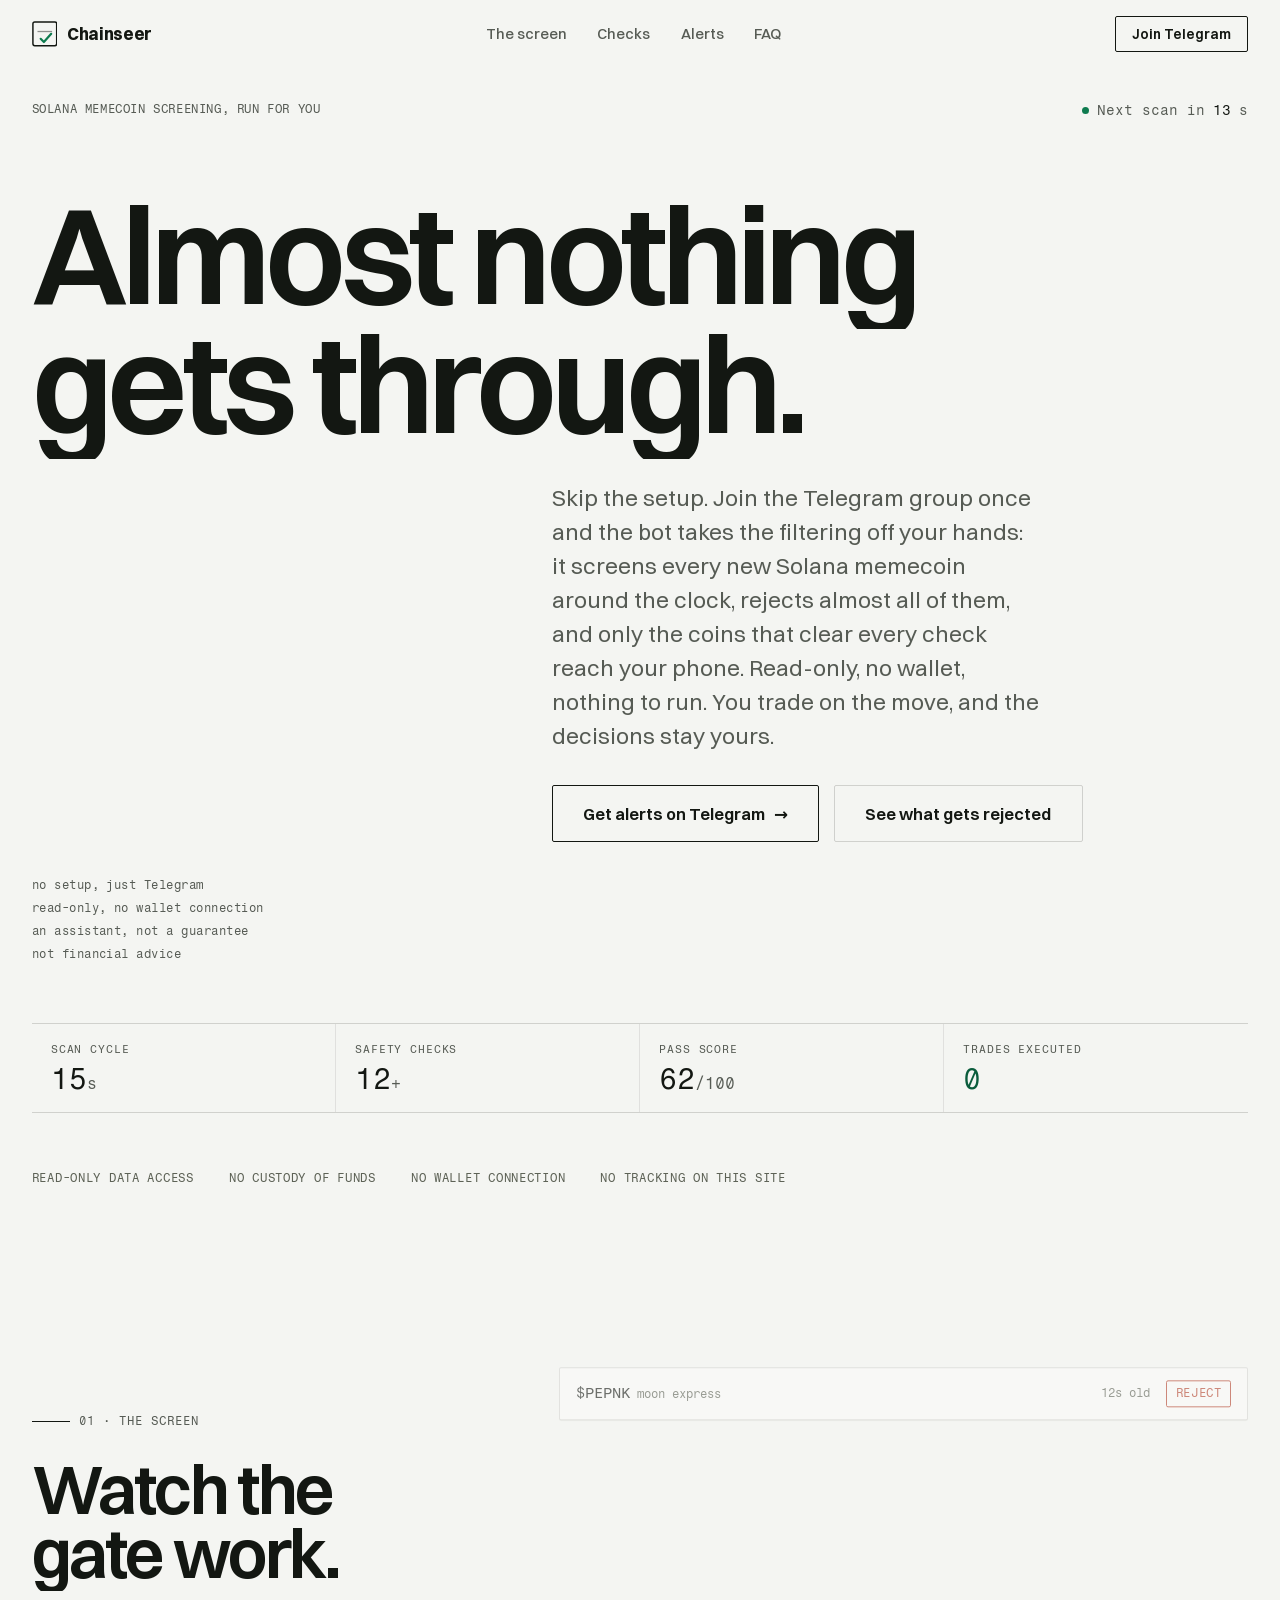
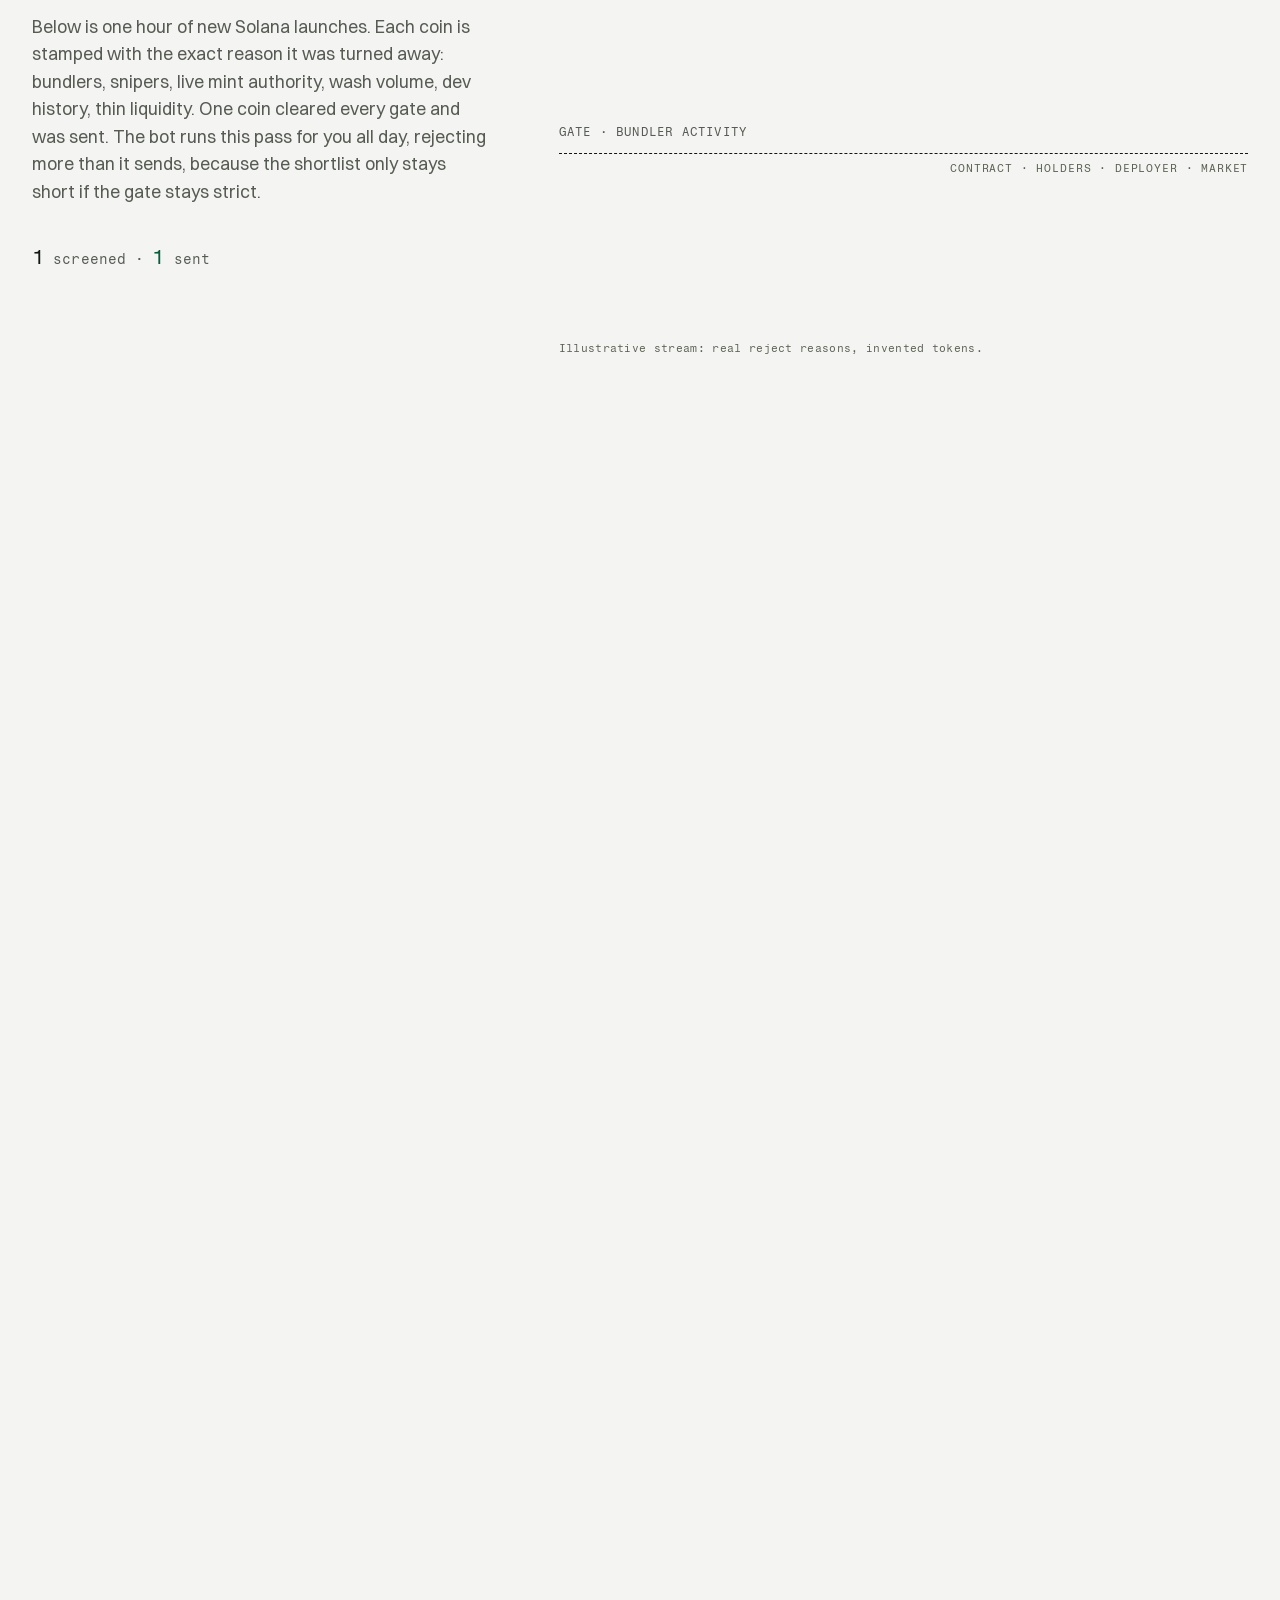
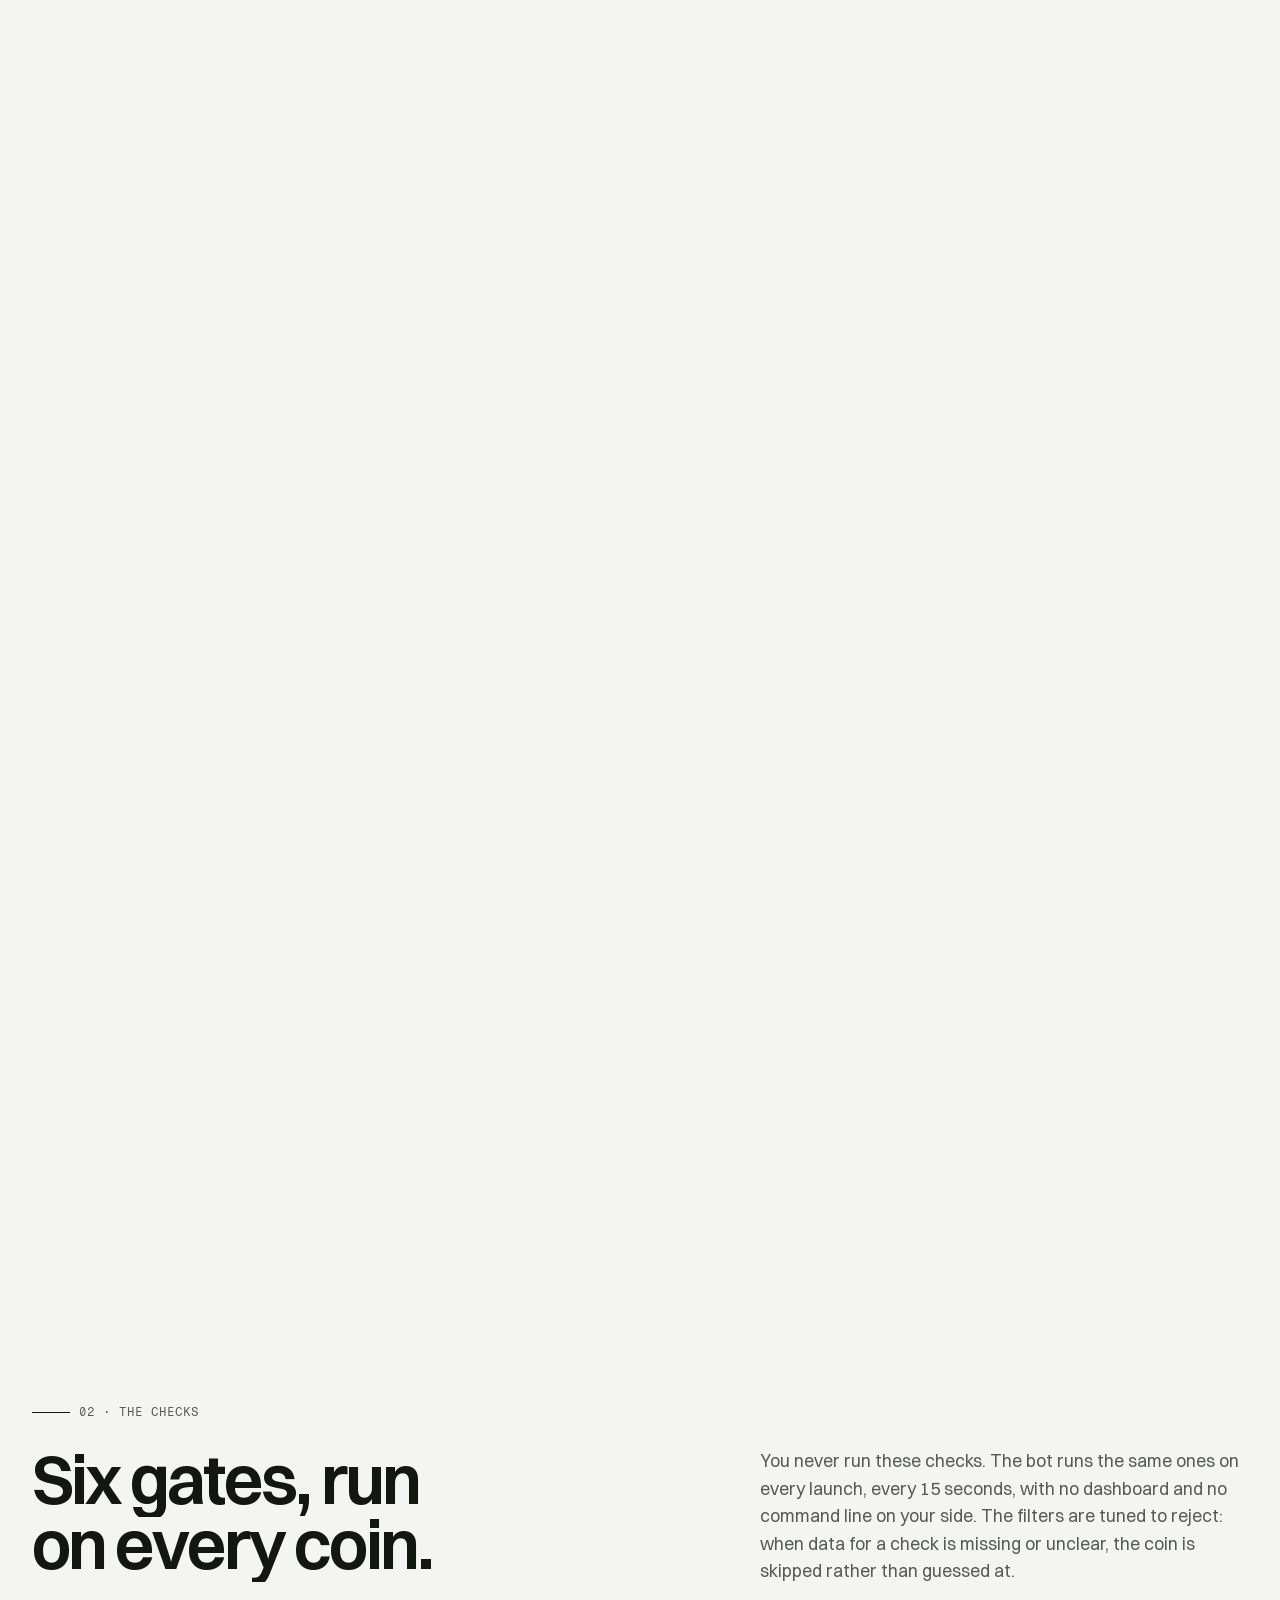
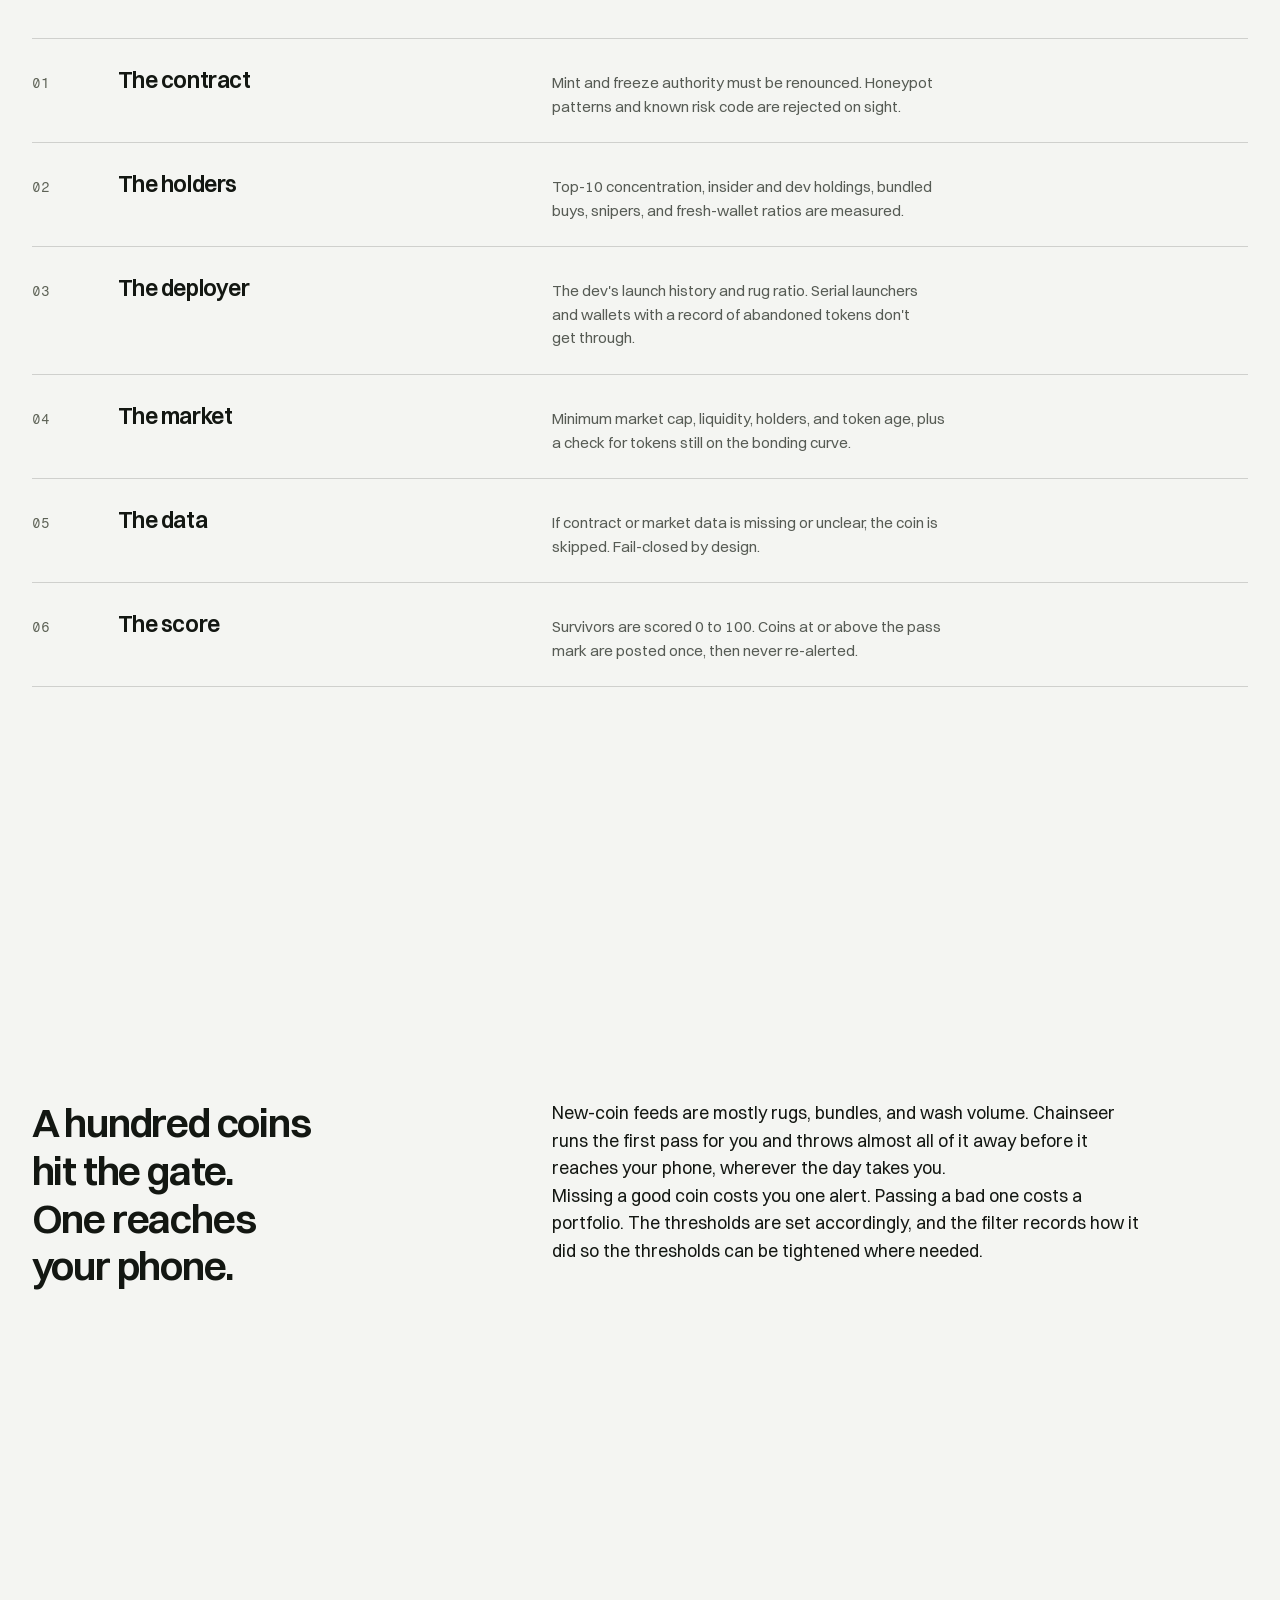
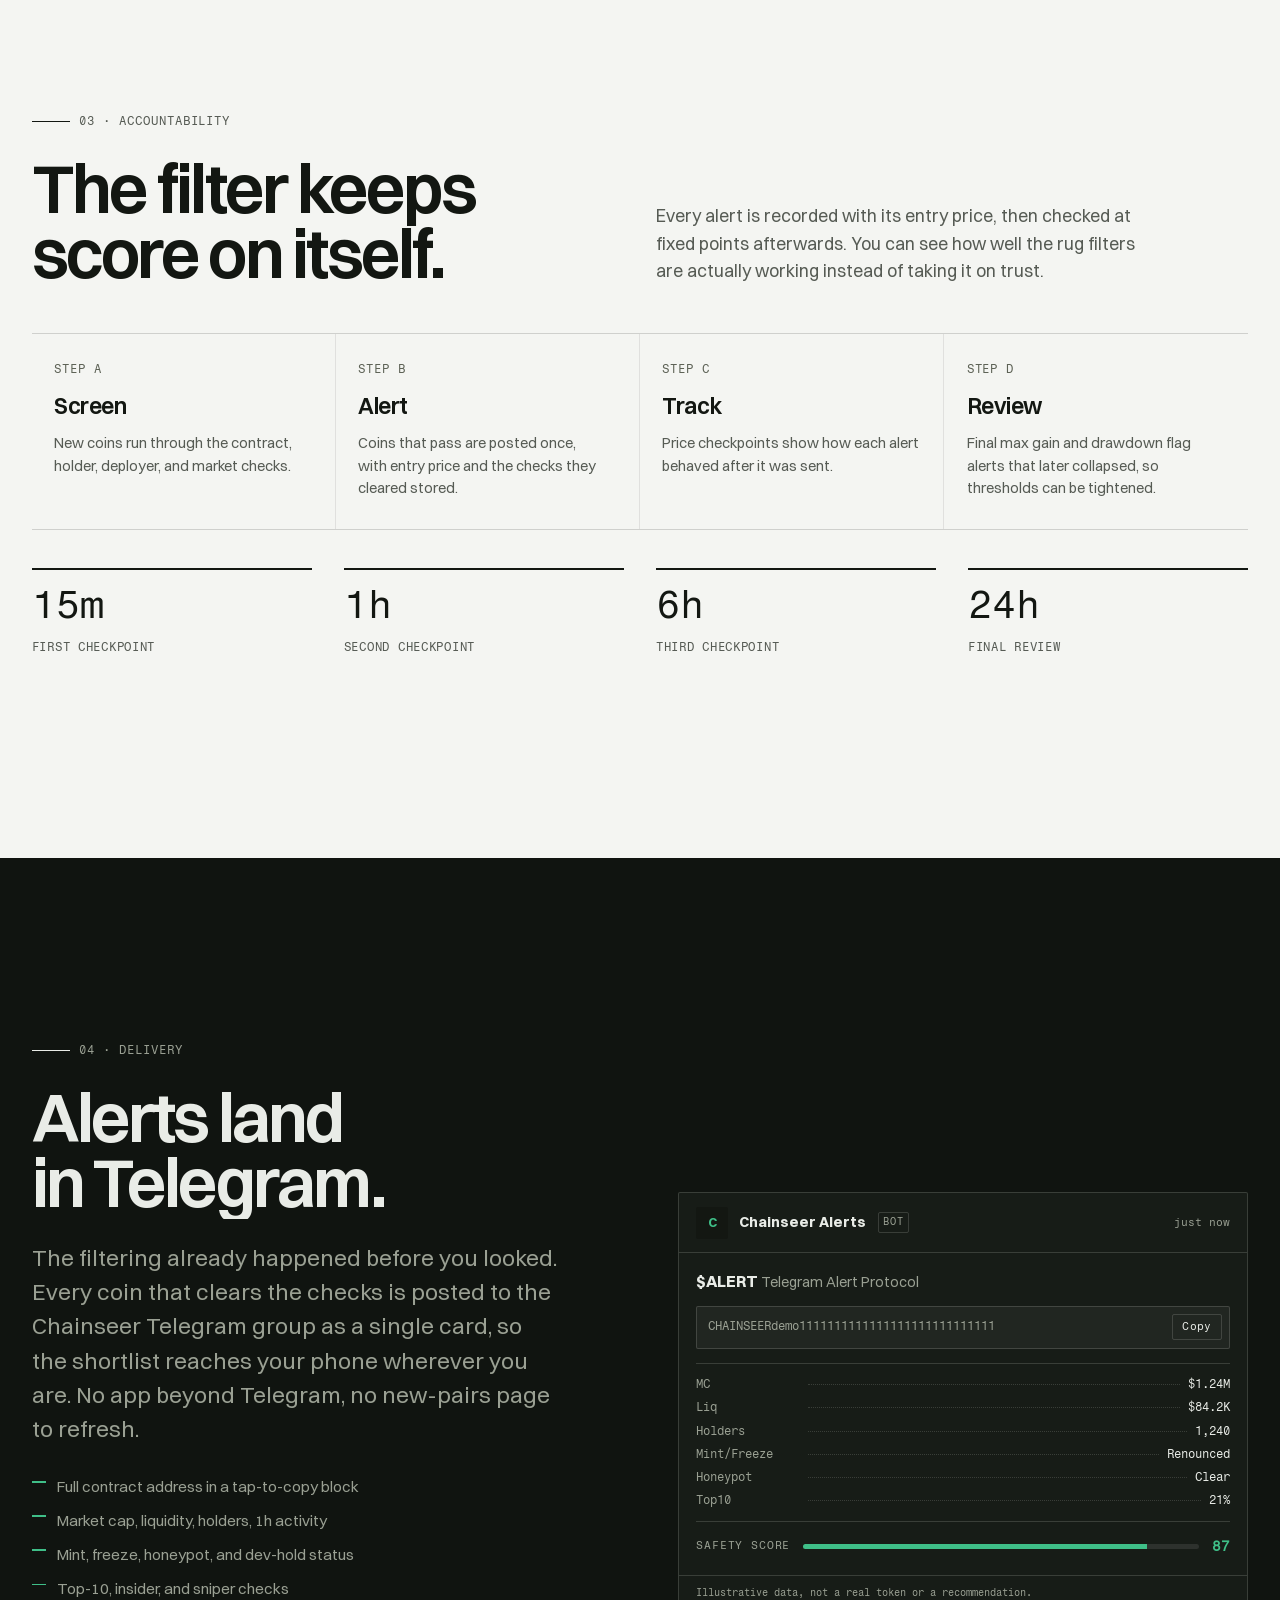
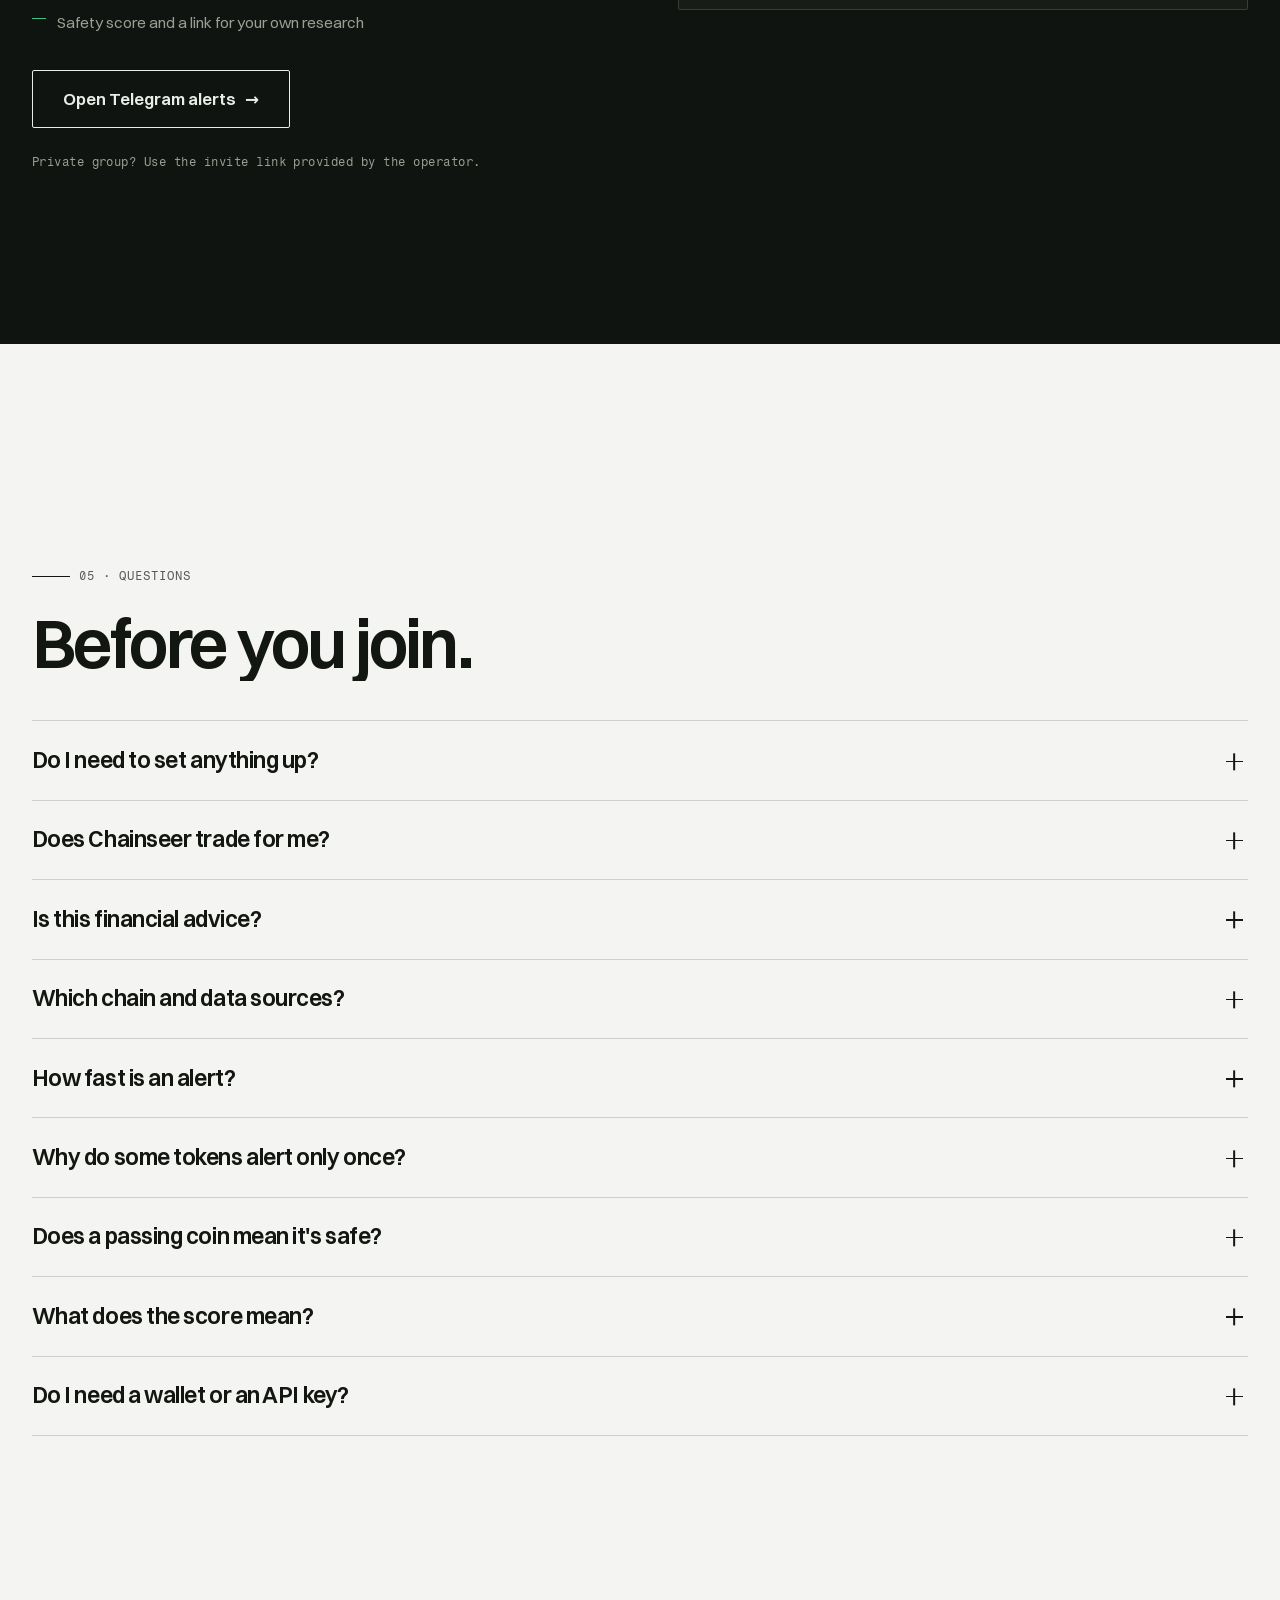
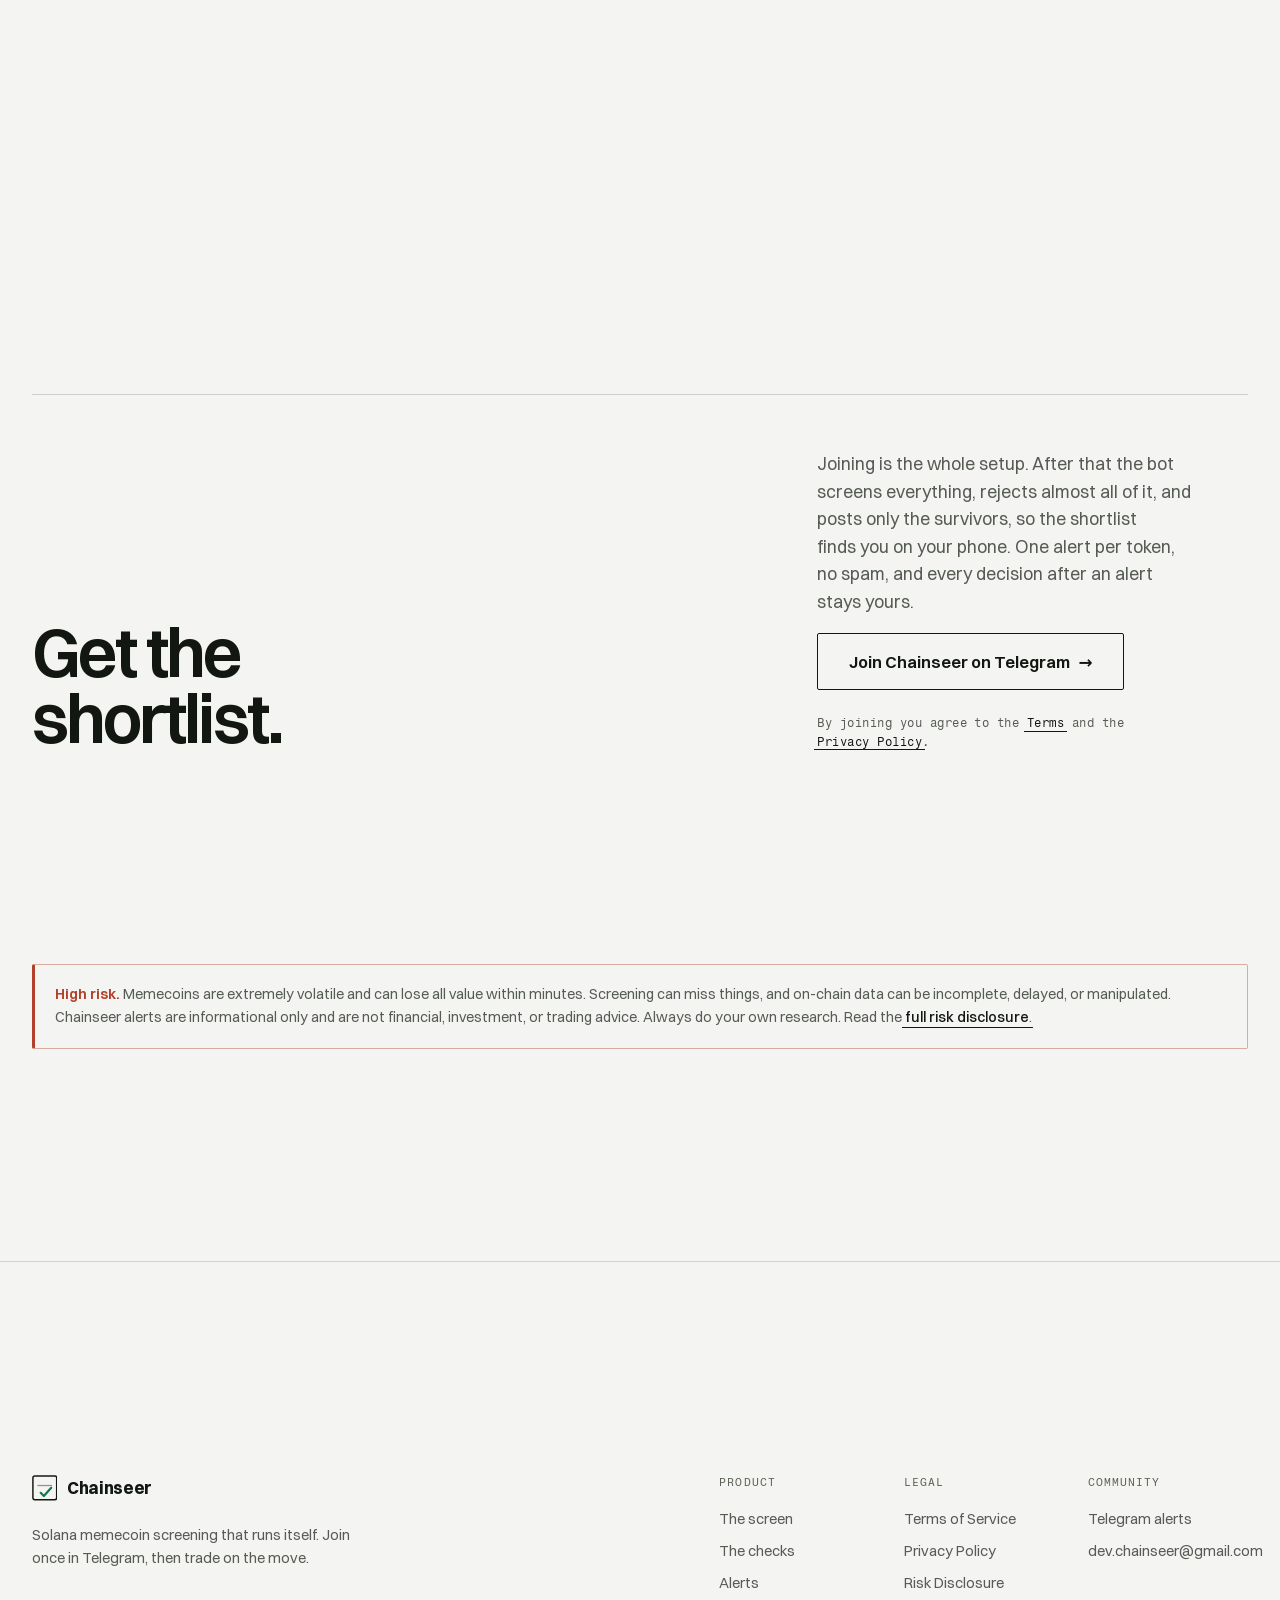
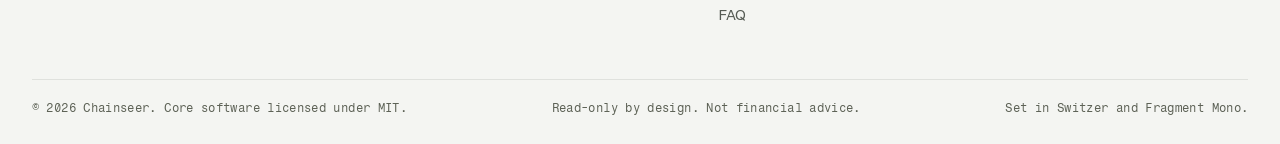
==== commit 85d1ed53: "Copy pass: footer tagline reframed around the objective Footer about-text is now 'Solana memecoin sc" ====
--- a/index.html
+++ b/index.html
@@ -441,7 +441,7 @@
             </svg>
             Chainseer
           </a>
-          <p>Rug-filtered coin alerts for Solana. Read-only by design.</p>
+          <p>Solana memecoin screening that runs itself. Join once in Telegram, then trade on the move.</p>
         </div>
         <nav class="footer-cols" aria-label="Footer">
           <div>
